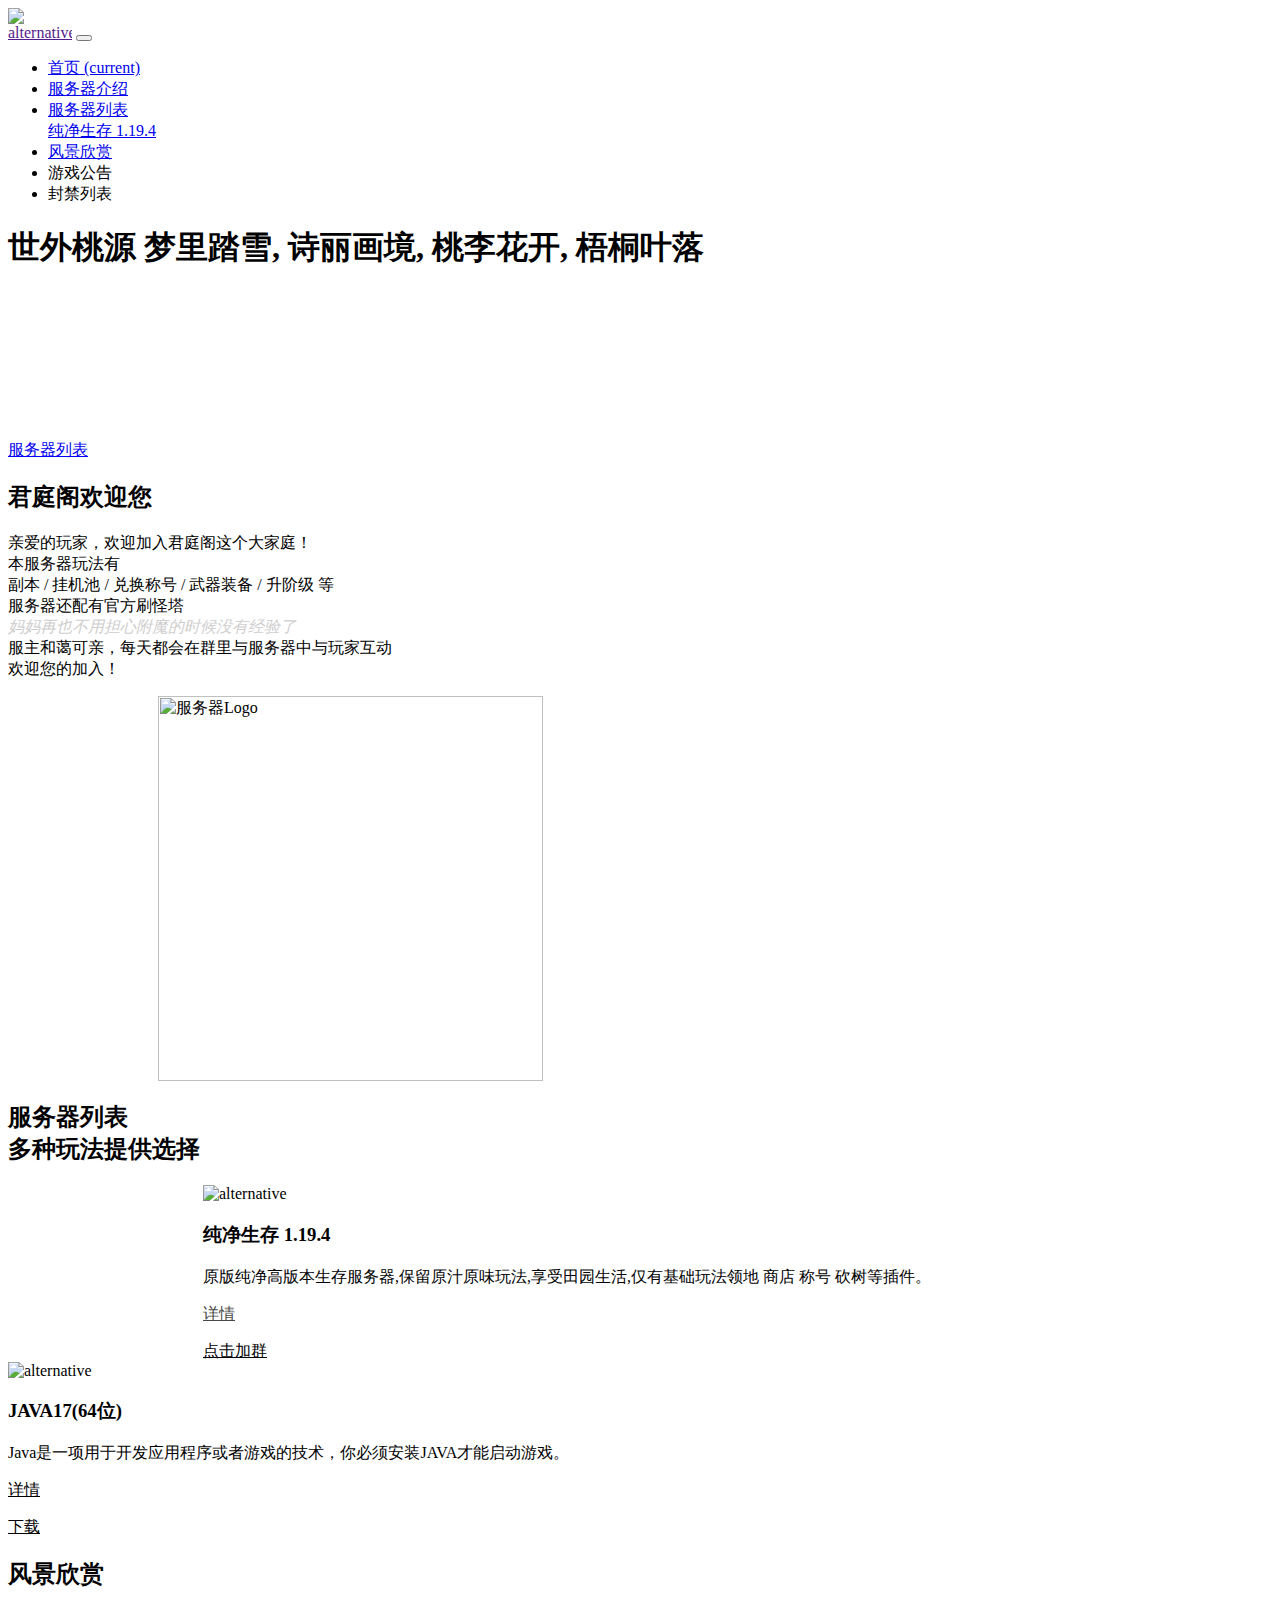
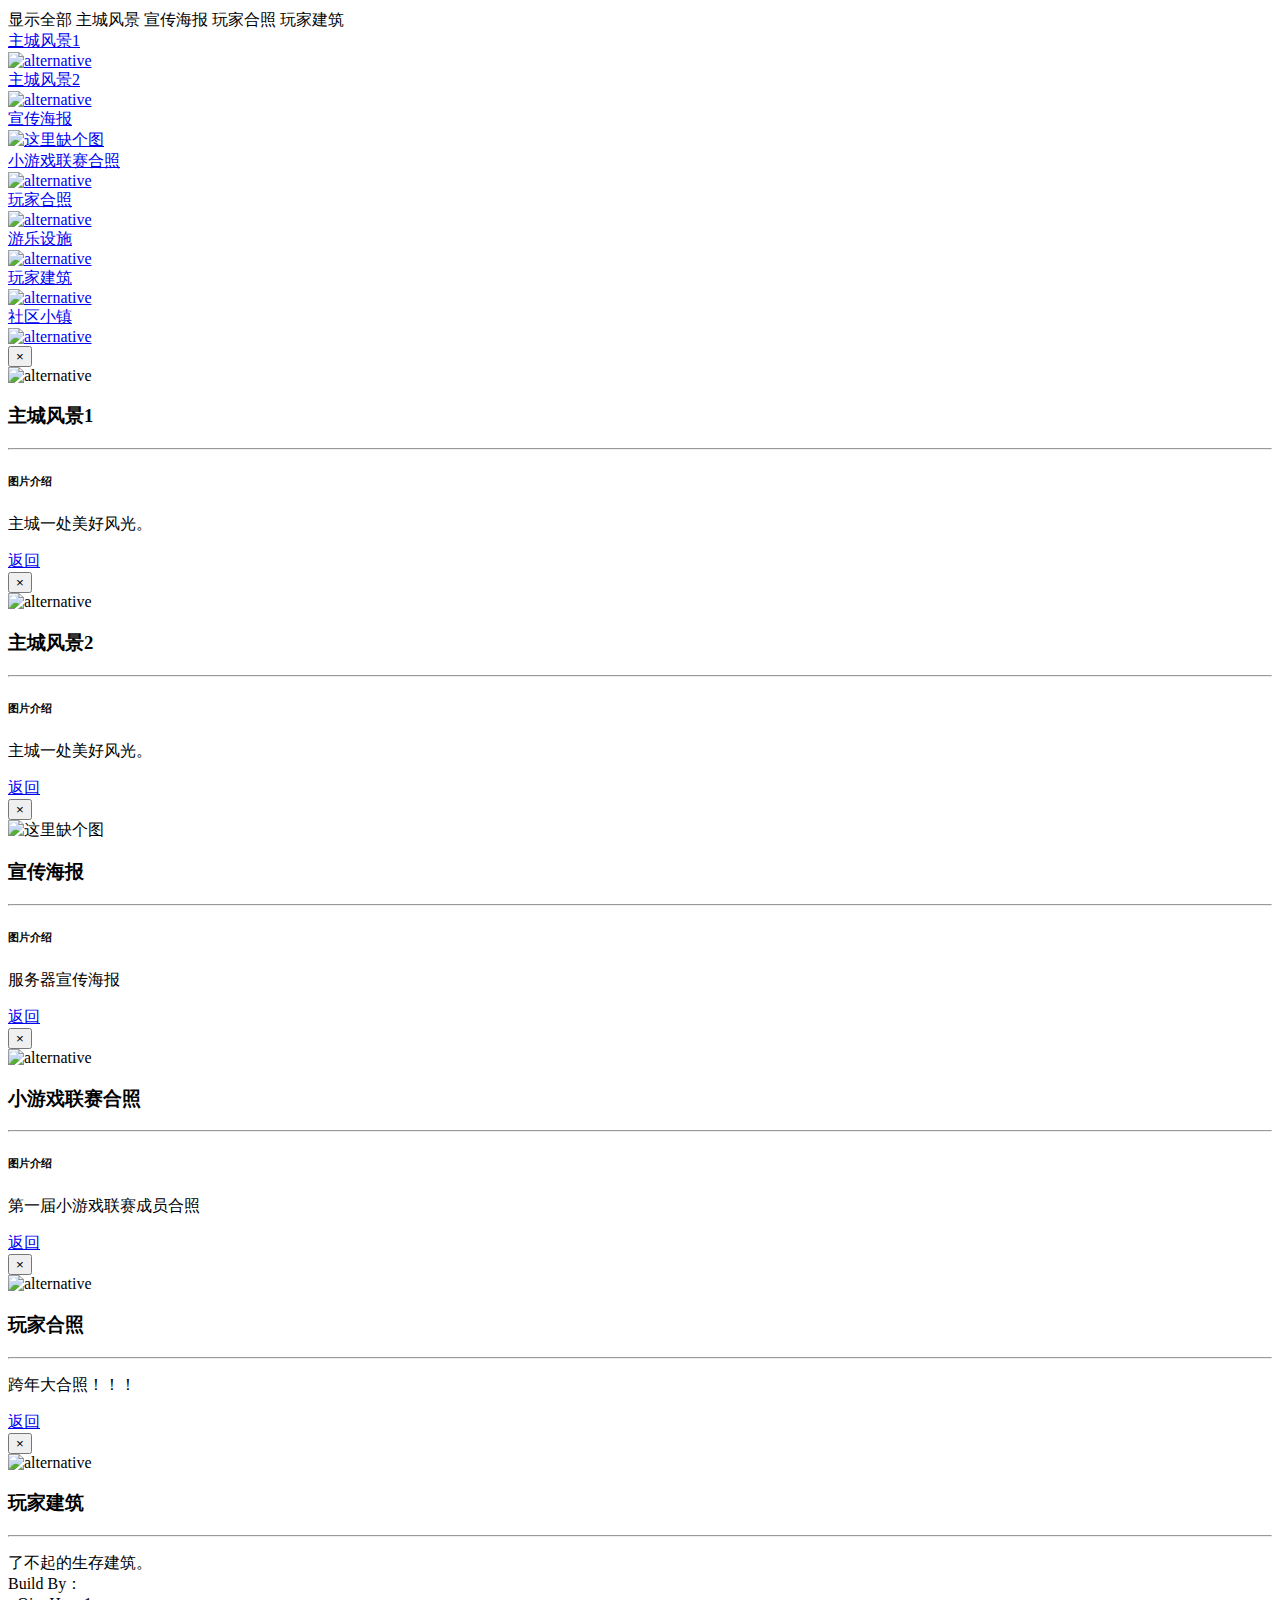
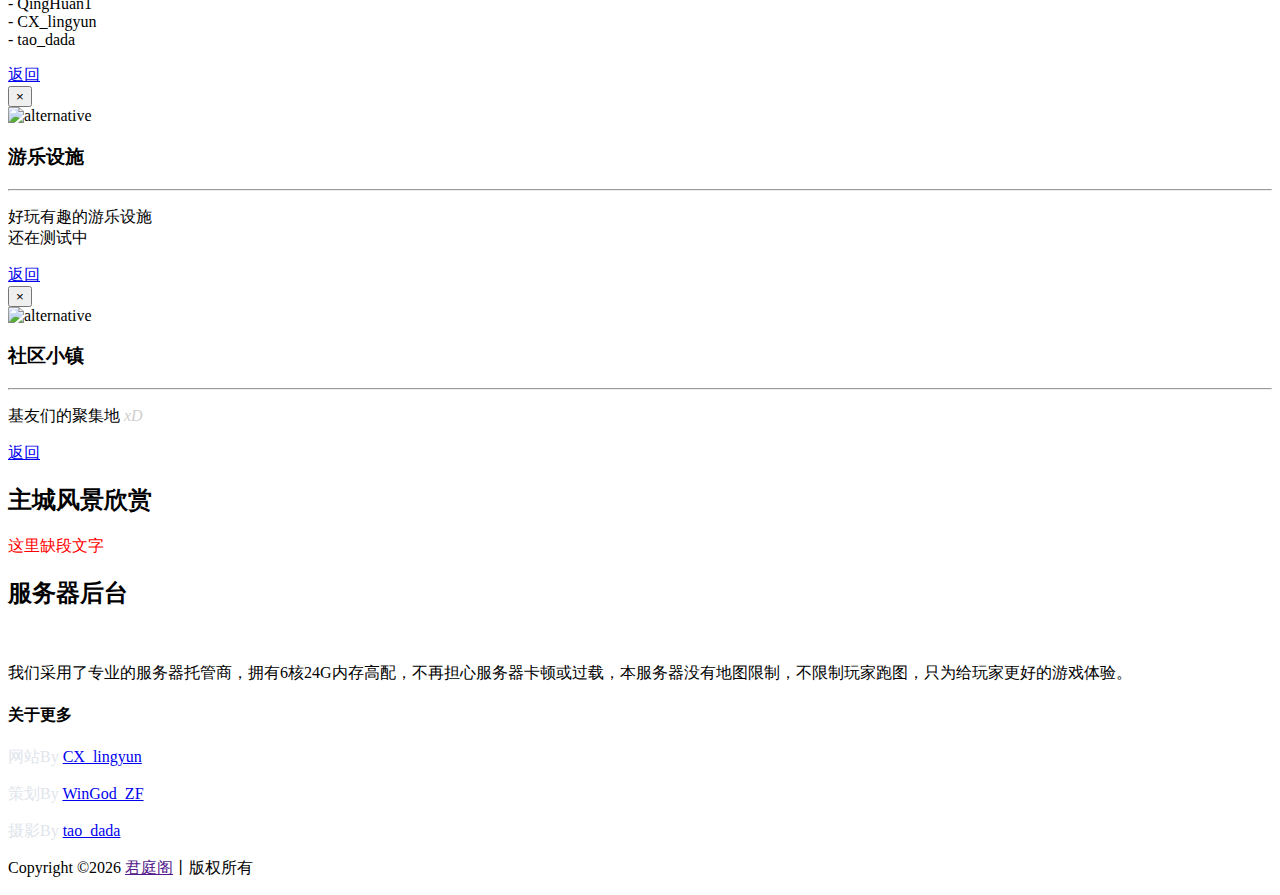
==== index.html @ 2c845660 "Create files via upload" ====
<html lang="en">
<head>
    <meta charset="utf-8">
    <meta name="viewport" content="width=device-width, initial-scale=1, shrink-to-fit=no">
    <meta name="referrer" content="no-referrer">

    <!-- Website Title -->
    <title>君庭阁-我的世界服务器(Minecraft)</title>
    
    <!-- Styles -->
    <link href="static/css/bootstrap.css" rel="stylesheet">
    <link href="static/css/magnific-popup.css" rel="stylesheet">
	<link href="static/css/styles.css" rel="stylesheet">
	
	<!-- Favicon  -->
    <link rel="icon" href="https://mc.fybk.cc/mc/mc26/static/image/a4VB1f.png">

    <!-- JavaScript -->
    <script async="" src='static/js/invisible.js'></script>

    <script text="text/javascript">
        function java(){
            alert("你必须安装 Java 才能启动游戏")
        }

        function banlist(){
            alert('该功能正在制作中\n注意！违反服务器规定就会被封禁！')
        }

        function inmading(){
            alert('该功能还未推出~\n请期待后续更新')
        }
    </script>

</head>
<body data-spy="scroll" data-target=".fixed-top">
    
    <!-- Preloader -->
	<div class="spinner-wrapper">
        <div class="spinner">
            <div class="bounce1"></div>
            <div class="bounce2"></div>
            <div class="bounce3"></div>
        </div>
    </div>
    <!-- end of preloader -->

    <!-- Navbar -->
    <nav class="navbar navbar-expand-md navbar-dark navbar-custom fixed-top">
        <!-- Text Logo - Use this if you don't have a graphic logo -->
        <!-- <a class="navbar-brand logo-text page-scroll" href="index.html">Aria</a> -->

        <!-- Image Logo -->
        <!--a class="navbar-brand logo-image" href=""><img src="static/picture/sUds6x.png" alt="alternative"></a-->
        <a class="navbar-brand"  href=""><img style="max-width: 64px;max-height: 64px;" src="static/picture/server.logo.word.png" alt="alternative"></a>

        <!-- Mobile Menu Toggle Button -->
        <button class="navbar-toggler" type="button" data-toggle="collapse" data-target="#navbarsExampleDefault" aria-controls="navbarsExampleDefault" aria-expanded="true" aria-label="Toggle navigation">
        <span class="navbar-toggler-awesome fas fa-bars"></span>
        <span class="navbar-toggler-awesome fas fa-times"></span>
        </button>
        <!-- end of mobile menu toggle button -->

        <div class="collapse navbar-collapse" id="navbarsExampleDefault">
            <ul class="navbar-nav">
                <li class="nav-item">
                    <a class="nav-link page-scroll" href="#header">首页 <span class="sr-only">(current)</span></a>
                </li>
                <li class="nav-item">
                    <a class="nav-link page-scroll" href="#info">服务器介绍</a>
                </li>
                <li class="nav-item dropdown">
                    <a class="nav-link dropdown-toggle page-scroll" href="#list" id="navbarDropdown" role="button" aria-haspopup="true" aria-expanded="false">服务器列表</a>
                    <div class="dropdown-menu" aria-labelledby="navbarDropdown">
                        <a class="dropdown-item" href="spigotserver.html"><span class="item-text">纯净生存 1.19.4</span></a>
                    </div>
                </li>
                <li class="nav-item">
                    <a class="nav-link page-scroll" href="#picture">风景欣赏</a>
                </li>
                <li class="nav-item">
                    <a class="nav-link page-scroll" onclick="inmading()">游戏公告</a>
                </li>
                <li class="nav-item">
                    <a class="nav-link page-scroll" onclick="banlist()">封禁列表</a>
                </li>
                    </div>
                </li>
            </ul>
        </div>
    </nav> <!-- end of navbar -->
    <!-- end of navbar -->
    <!-- Header -->
    <header id="header" class="header">
        <div class="header-content">
            <div class="container">
                <div class="row">
                    <div class="col-lg-12">
                        <div class="text-container">
                            <h1>世外桃源 <span id="js-rotating"> 梦里踏雪, 诗丽画境, 桃李花开, 梧桐叶落</span></h1>
                            <p style="color:white;margin-top:4rem">我的世界君庭阁服务器</p>
                            <p style="color:white;margin-bottom:3rem">服务器正常运行中！欢迎加入我们！</p>
                            <a class="lycolor1 btn-solid-lg page-scroll" href="#list" target="_blank">服务器列表</a>
                        </div>
                    </div> <!-- end of col -->
                </div> <!-- end of row -->
            </div> <!-- end of container -->
        </div> <!-- end of header-content -->
    </header> <!-- end of header -->
    <!-- end of header -->


    <!-- Intro -->
    <div id="info" class="basic-1">
        <div class="container">
            <div class="row">
                <div class="col-lg-5">
                    <div class="text-container">
                        <h2>君庭阁欢迎您</h2>
                        <p>亲爱的玩家，欢迎加入君庭阁这个大家庭！<br>本服务器玩法有<br>副本 / 挂机池 / 兑换称号 / 武器装备 / 升阶级 等<br>服务器还配有官方刷怪塔<br><i style="color:#cfcece">妈妈再也不用担心附魔的时候没有经验了</i><br>服主和蔼可亲，每天都会在群里与服务器中与玩家互动<br>欢迎您的加入！</p>
                        <p class="testimonial-text" id="poem-text"></p>
                        <font color="#484a46"><p id="poem-author" style="font-weight: bold"></p></font>
                    </div> <!-- end of text-container -->
                </div> <!-- end of col -->
                <div class="col-lg-7">
                    <div class="image-container">
                        <img class="img-fluid" style="margin-left: 150px; width: 385px; height: 385px;" src="static/image/acM7pY.jpg" alt="服务器Logo">
                    </div> <!-- end of image-container -->
                </div> <!-- end of col -->
            </div> <!-- end of row -->
        </div> <!-- end of container -->
    </div> <!-- end of basic-1 -->
    <!-- end of intro -->
    
    <!-- Services -->
    <div id="list" class="cards-2">
        <div class="container">
            <div class="row">
                <div class="col-lg-12">
                    <h2>服务器列表<br> 多种玩法提供选择</h2>
                </div> <!-- end of col -->
            </div> <!-- end of row -->
            <div class="row">
                <div class="col-lg-12">
                    
                    <!-- Card -->
                    <div style="margin-left: 195px;" class="card">
                        <div class="card-image">
                            <img class="img-fluid" src="static/picture/a4VLNR.jpg" alt="alternative">
                        </div>
                        <div class="card-body">
                            <h3 class="card-title">纯净生存  1.19.4</h3>
                            <p>原版纯净高版本生存服务器,保留原汁原味玩法,享受田园生活,仅有基础玩法领地 商店 称号 砍树等插件。</p>
                            <p class="price"><a style="color:#484a46" href="spigotserver.html">详情</a></p>
                        </div>
                        <div class="button-container">
                            <a style="color:#000" class="btn-solid-reg page-scroll" href="https://jq.qq.com/?_wv=1027&k=i8Tjx3DP" target="_blank">点击加群</a>
                        </div> <!-- end of button-container -->
                    </div>
                    <!-- end of card -->

                    <!-- Card -->
                    <div class="card">
                        <div class="card-image">
                            <img class="img-fluid" src="static/picture/a4VqE9.jpg" alt="alternative">
                        </div>
                        <div class="card-body">
                            <h3 class="card-title">JAVA17(64位)</h3>
                            <p>Java是一项用于开发应用程序或者游戏的技术，你必须安装JAVA才能启动游戏。</p>
                            <p class="price" style="text-decoration:underline" target="_blank" onclick="java();">详情</p>
                        </div>
                        <div class="button-container">
                            <a style="color:#000" class="btn-solid-reg page-scroll" href="https://download.mcbbs.net/java/jre_x64.exe" target="_blank">下载</a>
                        </div> <!-- end of button-container -->
                    </div>
                    <!-- end of card -->

                </div> <!-- end of col -->
            </div> <!-- end of row -->
        </div> <!-- end of container -->
    </div> <!-- end of cards-2 -->
    <!-- end of services -->
    
        <!-- Projects -->
	<div id="picture" class="filter">
		<div class="container">
            <div class="row">
                <div class="col-lg-12">
                    <h2>风景欣赏</h2>
                </div> <!-- end of col -->
            </div> <!-- end of row -->
            <div class="row">
                <div class="col-lg-12">
                    <!-- Filter -->
                    <div class="button-group filters-button-group">
                        <a class="button is-checked" data-filter="*"><span>显示全部</span></a>
                        <a class="button" data-filter=".design"><span>主城风景</span></a>
                        <a class="button" data-filter=".development"><span>宣传海报</span></a>
                        <a class="button" data-filter=".marketing"><span>玩家合照</span></a>
                        <a class="button" data-filter=".seo"><span>玩家建筑</span></a>
                    </div> <!-- end of button group -->
                    <div class="grid">
                        <div class="element-item design">
                            <a class="popup-with-move-anim" href="#project-1"><div class="element-item-overlay"><span>主城风景1</span></div><img src="static/picture_big/a4V43V.jpg" alt="alternative"></a>
                        </div>
                        <div class="element-item design">
                            <a class="popup-with-move-anim" href="#project-2"><div class="element-item-overlay"><span>主城风景2</span></div><img src="static/picture_big/a4VWhq.jpg" alt="alternative"></a>
                        </div>
                        <div class="element-item development">
                            <a class="popup-with-move-anim" href="#project-3"><div class="element-item-overlay"><span>宣传海报</span></div><img src="" alt="这里缺个图"></a>
                        </div>
                        <div class="element-item marketing">
                            <a class="popup-with-move-anim" href="#project-4"><div class="element-item-overlay"><span>小游戏联赛合照</span></div><img src="static/picture_big/do0xc8.jpg" alt="alternative"></a>
                        </div>
                        <div class="element-item marketing">
                            <a class="popup-with-move-anim" href="#project-5"><div class="element-item-overlay"><span>玩家合照</span></div><img src="static/picture_big/a4V7B4.jpg" alt="alternative"></a>
                        </div>
                        <div class="element-item marketing">
                            <a class="popup-with-move-anim" href="#project-7"><div class="element-item-overlay"><span>游乐设施</span></div><img src="static/picture_big/a4VTuF.jpg" alt="alternative"></a>
                        </div>
                        <div class="element-item seo">
                            <a class="popup-with-move-anim" href="#project-6"><div class="element-item-overlay"><span>玩家建筑</span></div><img src="static/picture_big/do0j9P.jpg" alt="alternative"></a>
                        </div>
                        <div class="element-item seo">
                            <a class="popup-with-move-anim" href="#project-8"><div class="element-item-overlay"><span>社区小镇</span></div><img src="static/picture_big/a4VHHJ.jpg" alt="alternative"></a>
                        </div>
                    </div> <!-- end of grid -->
                    <!-- end of filter -->
                    
                </div> <!-- end of col -->
            </div> <!-- end of row -->
		</div> <!-- end of container -->
    </div> <!-- end of filter -->
    <!-- end of projects -->


    <!-- Project Lightboxes -->
    <!-- Lightbox -->
    <div id="project-1" class="lightbox-basic zoom-anim-dialog mfp-hide">
        <div class="row">
            <button title="Close (Esc)" type="button" class="mfp-close x-button">×</button>
            <div class="col-lg-8">
                <img class="img-fluid" src="static/picture/a4V43V.jpg" alt="alternative">
            </div> <!-- end of col -->
            <div class="col-lg-4">
                <h3>主城风景1</h3>
                <hr class="line-heading">
                <h6>图片介绍</h6>
                <p>主城一处美好风光。</p>
                <a class="btn-outline-reg mfp-close as-button" href="#projects">返回</a> 
            </div> <!-- end of col -->
        </div> <!-- end of row -->
    </div> <!-- end of lightbox-basic -->
    <!-- end of lightbox -->

    <!-- Lightbox -->
    <div id="project-2" class="lightbox-basic zoom-anim-dialog mfp-hide">
        <div class="row">
            <button title="Close (Esc)" type="button" class="mfp-close x-button">×</button>
            <div class="col-lg-8">
                <img class="img-fluid" src="static/picture/a4VWhq.jpg" alt="alternative">
            </div> <!-- end of col -->
            <div class="col-lg-4">
                <h3>主城风景2</h3>
                <hr class="line-heading">
                <h6>图片介绍</h6>
                <p>主城一处美好风光。</p>
                <a class="btn-outline-reg mfp-close as-button" href="#projects">返回</a> 
            </div> <!-- end of col -->
        </div> <!-- end of row -->
    </div> <!-- end of lightbox-basic -->
    <!-- end of lightbox -->

    <!-- Lightbox -->
    <div id="project-3" class="lightbox-basic zoom-anim-dialog mfp-hide">
        <div class="row">
            <button title="Close (Esc)" type="button" class="mfp-close x-button">×</button>
            <div class="col-lg-8">
                <img class="img-fluid" alt="这里缺个图">
            </div> <!-- end of col -->
            <div class="col-lg-4">
                <h3>宣传海报</h3>
                <hr class="line-heading">
                <h6>图片介绍</h6>
                <p>服务器宣传海报</p>
                <a class="btn-outline-reg mfp-close as-button" href="#projects">返回</a> 
            </div> <!-- end of col -->
        </div> <!-- end of row -->
    </div> <!-- end of lightbox-basic -->
    <!-- end of lightbox -->

    <!-- Lightbox -->
    <div id="project-4" class="lightbox-basic zoom-anim-dialog mfp-hide">
        <div class="row">
            <button title="Close (Esc)" type="button" class="mfp-close x-button">×</button>
            <div class="col-lg-8">
                <img class="img-fluid" src="static/picture/do0xc8.jpg" alt="alternative">
            </div> <!-- end of col -->
            <div class="col-lg-4">
                <h3>小游戏联赛合照</h3>
                <hr class="line-heading">
                <h6>图片介绍</h6>
                <p>第一届小游戏联赛成员合照</p>
                <a class="btn-outline-reg mfp-close as-button" href="#projects">返回</a> 
            </div> <!-- end of col -->
        </div> <!-- end of row -->
    </div> <!-- end of lightbox-basic -->
    <!-- end of lightbox -->

    <!-- Lightbox -->
    <div id="project-5" class="lightbox-basic zoom-anim-dialog mfp-hide">
        <div class="row">
            <button title="Close (Esc)" type="button" class="mfp-close x-button">×</button>
            <div class="col-lg-8">
                <img class="img-fluid" src="static/picture/a4V7B4.jpg" alt="alternative">
            </div> <!-- end of col -->
            <div class="col-lg-4">
                <h3>玩家合照</h3>
                <hr class="line-heading">
                <p>跨年大合照！！！</p>
                <a class="btn-outline-reg mfp-close as-button" href="#projects">返回</a> 
            </div> <!-- end of col -->
        </div> <!-- end of row -->
    </div> <!-- end of lightbox-basic -->
    <!-- end of lightbox -->

    <!-- Lightbox -->
    <div id="project-6" class="lightbox-basic zoom-anim-dialog mfp-hide">
        <div class="row">
            <button title="Close (Esc)" type="button" class="mfp-close x-button">×</button>
            <div class="col-lg-8">
                <img class="img-fluid" src="static/picture/do0j9P.jpg" alt="alternative">
            </div> <!-- end of col -->
            <div class="col-lg-4">
                <h3>玩家建筑</h3>
                <hr class="line-heading">
                <p>了不起的生存建筑。<br>Build By：<br>- QingHuan1<br>- CX_lingyun<br>- tao_dada</p>
                <a class="btn-outline-reg mfp-close as-button" href="#projects">返回</a> 
            </div> <!-- end of col -->
        </div> <!-- end of row -->
    </div> <!-- end of lightbox-basic -->
    <!-- end of lightbox -->

    <!-- Lightbox -->
    <div id="project-7" class="lightbox-basic zoom-anim-dialog mfp-hide">
        <div class="row">
            <button title="Close (Esc)" type="button" class="mfp-close x-button">×</button>
            <div class="col-lg-8">
                <img class="img-fluid" src="static/picture/a4VTuF.jpg" alt="alternative">
            </div> <!-- end of col -->
            <div class="col-lg-4">
                <h3>游乐设施</h3>
                <hr class="line-heading">
                <p>好玩有趣的游乐设施<br>还在测试中</p>
                <a class="btn-outline-reg mfp-close as-button" href="#projects">返回</a> 
                </div>
            </div> <!-- end of col -->
        </div> <!-- end of row -->
    <!-- end of lightbox-basic -->
    <!-- end of lightbox -->

    <!-- Lightbox -->
    <div id="project-8" class="lightbox-basic zoom-anim-dialog mfp-hide">
        <div class="row">
            <button title="Close (Esc)" type="button" class="mfp-close x-button">×</button>
            <div class="col-lg-8">
                <img class="img-fluid" src="static/picture/a4VHHJ.jpg" alt="alternative">
            </div> <!-- end of col -->
            <div class="col-lg-4">
                <h3>社区小镇</h3>
                <hr class="line-heading">
                <p>基友们的聚集地 <i style="color: #cfcece;">xD</i></p>
                <a class="btn-outline-reg mfp-close as-button" href="#projects">返回</a> 
            </div> <!-- end of col -->
        </div> <!-- end of row -->
    </div> <!-- end of lightbox-basic -->
    <!-- end of lightbox -->
    <!-- end of project lightboxes -->
    
    <!-- Details 1 -->
	<div class="accordion">
		<div class="area-1">
		</div><!-- end of area-1 on same line and no space between comments to eliminate margin white space --><div class="area-2">
            <!-- Accordion -->
            <div class="accordion-container" id="accordionOne">
                <h2>主城风景欣赏</h2>
                <p style="color:red;">这里缺段文字<p>
            </p></div> <!-- end of accordion-container -->
            <!-- end of accordion -->

		</div> <!-- end of area-2 -->
    </div> <!-- end of accordion -->
    <!-- end of details 1 -->


    <!-- Details 2 -->
	<div class="tabs">
        <div class="area-1">
            <div class="tabs-container" style="margin-right: 100px">
                <!-- Accordion -->
                <h2>服务器后台</h2>
                <br>
                <p>我们采用了专业的服务器托管商，拥有6核24G内存高配，不再担心服务器卡顿或过载，本服务器没有地图限制，不限制玩家跑图，只为给玩家更好的游戏体验。<p>  
            </p></div> <!-- end of tabs-container -->
        </div><!-- end of area-1 on same line and no space between comments to eliminate margin white space --><div class="area-2"></div> <!-- end of area-2 -->
    </div> <!-- end of tabs -->
    <!-- end of details 2 -->


    <!-- Footer -->
    <div class="footer">
        <div class="container">
            <div class="row">
                <div class="col-md-6">
                    <div class="text-container about">
                        <h4>关于更多</h4>
                        <p style="color:#dfe5ec;margin-bottom:0rem">网站By <a target="_blank" href="#">CX_lingyun</a></p>
                        <p style="color:#dfe5ec;margin-bottom:0rem">策划By <a href="#">WinGod_ZF</a></p>
                        <p style="color:#dfe5ec;margin-bottom:0rem">摄影By <a href="#">tao_dada</a></p>
                    </div>
                </div>
            </div>
        </div>
    </div>

    <!-- Copyright -->
    <div class="copyright">
        <div class="container">
            <div class="row">
                <div class="col-lg-12">
                    <p class="p-small">Copyright &copy;<script>document.write(new Date().getFullYear());</script> <a target="_blank" href="">君庭阁</a>丨版权所有</p>
                </div> <!-- end of col -->
            </div> <!-- enf of row -->
        </div> <!-- end of container -->
    </div> <!-- end of copyright --> 
    <!-- end of copyright -->

    <!-- Scripts -->
    <script src="static/js/jquery.min.js"></script> <!-- jQuery for Bootstrap's JavaScript plugins -->
    <script src="static/js/bootstrap.min.js"></script>
    <script src="static/js/jquery.easing.min.js"></script> <!-- jQuery Easing for smooth scrolling between anchors -->
    <script src="static/js/swiper.min.js"></script> <!-- Swiper for image and text sliders -->
    <script src="static/js/jquery.magnific-popup.min.js"></script> <!-- Magnific Popup for lightboxes -->
    <script src="static/js/morphext.min.js"></script> <!-- Morphtext rotating text in the header -->
    <script src="static/js/isotope.pkgd.min.js"></script> <!-- Isotope for filter -->
    <script src="static/js/scripts.js"></script> <!-- Custom scripts -->
<script type="text/javascript">(function(){window['__CF$cv$params']={r:'722dfdb199d47d71',m:'19Y5sUEmkuesvcwoflTEC65MkJwy7cLavQzBGYiBtvY-1656498670-0-Afp5VNNCoDo3sfkf6E1uIsj13HZi53Dkbzs5nA8TDfEi39X58MCXMr7A2elapHM4zr03UptDpXY001A14xQqgVfkH+I2+sLs6GU95UZmp9jP7BGtqI0mVqu30IPHrg9zvA==',s:[0xbc1e923766,0x07525182e2],u:'/cdn-cgi/challenge-platform/h/b'}})();</script><script defer="" src="static/js/v652eace1692a40cfa3763df669d7439c1639079717194.js" integrity="sha512-Gi7xpJR8tSkrpF7aordPZQlW2DLtzUlZcumS8dMQjwDHEnw9I7ZLyiOj/6tZStRBGtGgN6ceN6cMH8z7etPGlw==" data-cf-beacon='{"rayId":"722dfdb199d47d71","version":"2022.6.0","r":1,"token":"776870bd5e914f9693a2a32d28cef7a8","si":100}' crossorigin="anonymous"></script>
</body>
</html>
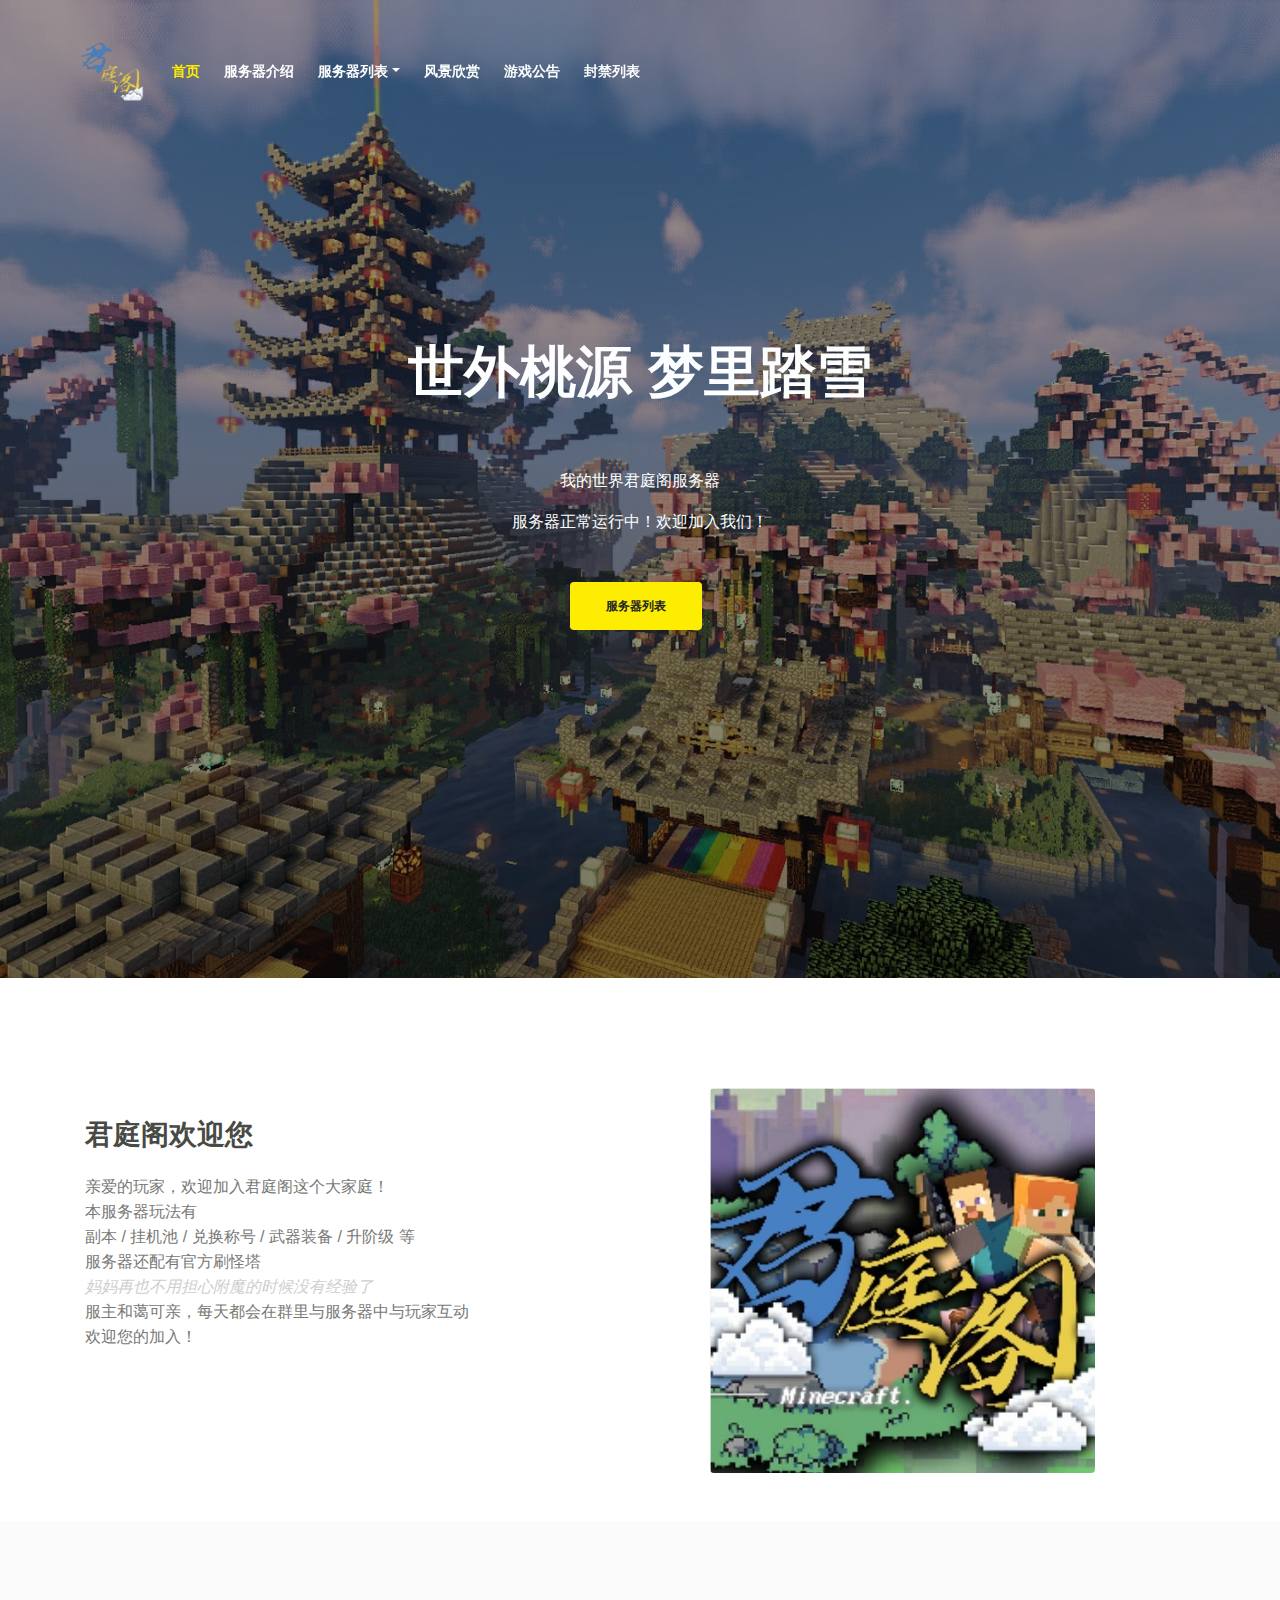
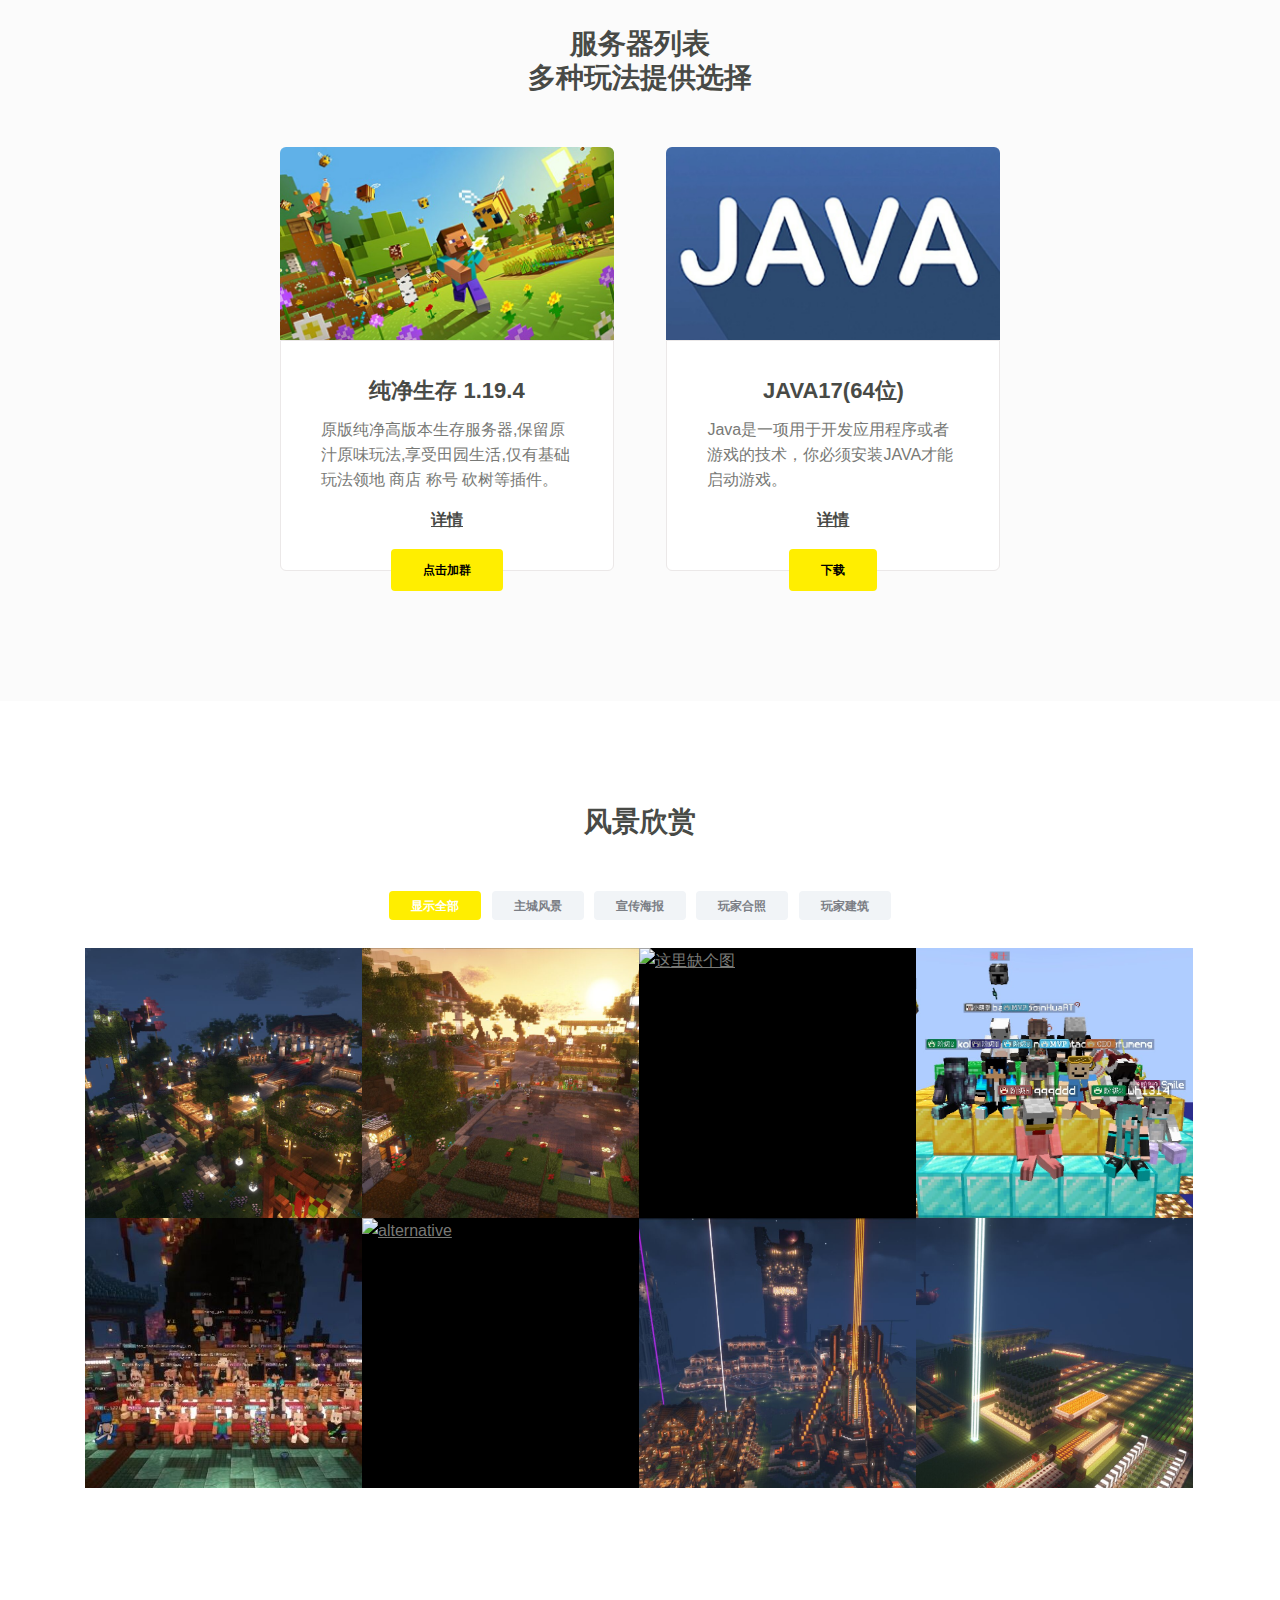
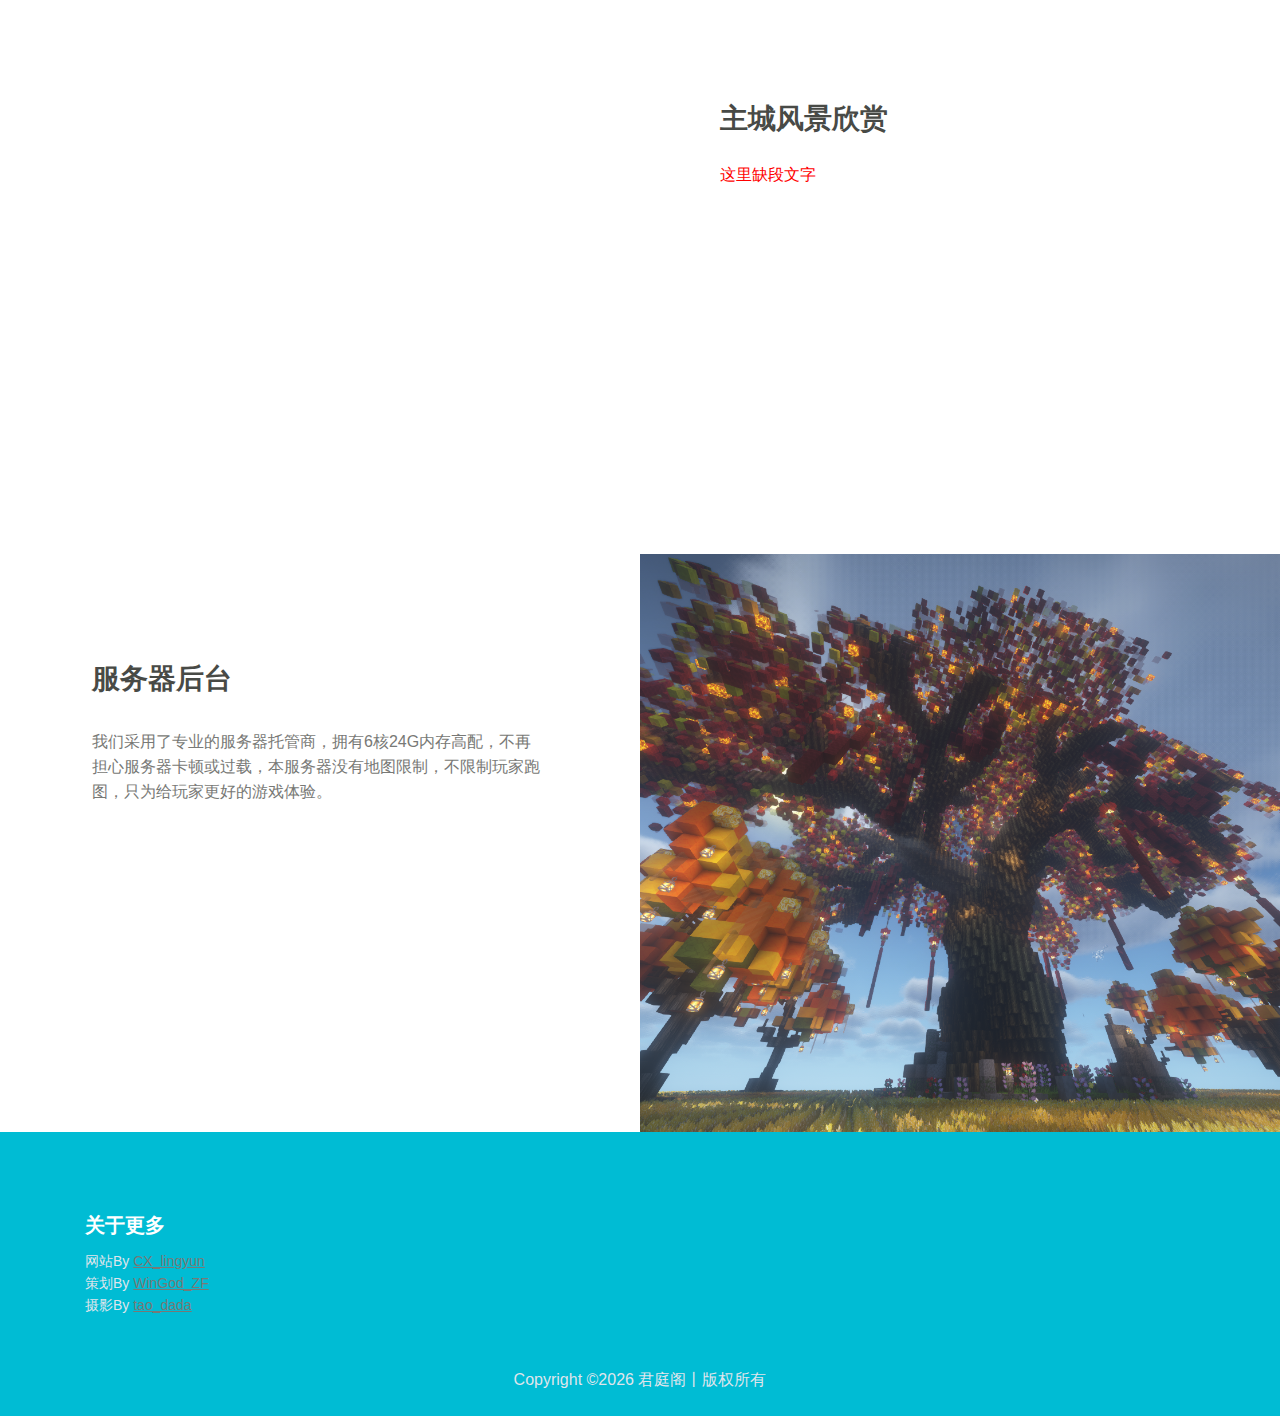
==== commit cafb636c: "Create files via upload" ====
--- a/index.html
+++ b/index.html
@@ -1,450 +1,450 @@
-<html lang="en">
-<head>
-    <meta charset="utf-8">
-    <meta name="viewport" content="width=device-width, initial-scale=1, shrink-to-fit=no">
-    <meta name="referrer" content="no-referrer">
-
-    <!-- Website Title -->
-    <title>君庭阁-我的世界服务器(Minecraft)</title>
-    
-    <!-- Styles -->
-    <link href="static/css/bootstrap.css" rel="stylesheet">
-    <link href="static/css/magnific-popup.css" rel="stylesheet">
-	<link href="static/css/styles.css" rel="stylesheet">
-	
-	<!-- Favicon  -->
-    <link rel="icon" href="https://mc.fybk.cc/mc/mc26/static/image/a4VB1f.png">
-
-    <!-- JavaScript -->
-    <script async="" src='static/js/invisible.js'></script>
-
-    <script text="text/javascript">
-        function java(){
-            alert("你必须安装 Java 才能启动游戏")
-        }
-
-        function banlist(){
-            alert('该功能正在制作中\n注意！违反服务器规定就会被封禁！')
-        }
-
-        function inmading(){
-            alert('该功能还未推出~\n请期待后续更新')
-        }
-    </script>
-
-</head>
-<body data-spy="scroll" data-target=".fixed-top">
-    
-    <!-- Preloader -->
-	<div class="spinner-wrapper">
-        <div class="spinner">
-            <div class="bounce1"></div>
-            <div class="bounce2"></div>
-            <div class="bounce3"></div>
-        </div>
-    </div>
-    <!-- end of preloader -->
-
-    <!-- Navbar -->
-    <nav class="navbar navbar-expand-md navbar-dark navbar-custom fixed-top">
-        <!-- Text Logo - Use this if you don't have a graphic logo -->
-        <!-- <a class="navbar-brand logo-text page-scroll" href="index.html">Aria</a> -->
-
-        <!-- Image Logo -->
-        <!--a class="navbar-brand logo-image" href=""><img src="static/picture/sUds6x.png" alt="alternative"></a-->
-        <a class="navbar-brand"  href=""><img style="max-width: 64px;max-height: 64px;" src="static/picture/server.logo.word.png" alt="alternative"></a>
-
-        <!-- Mobile Menu Toggle Button -->
-        <button class="navbar-toggler" type="button" data-toggle="collapse" data-target="#navbarsExampleDefault" aria-controls="navbarsExampleDefault" aria-expanded="true" aria-label="Toggle navigation">
-        <span class="navbar-toggler-awesome fas fa-bars"></span>
-        <span class="navbar-toggler-awesome fas fa-times"></span>
-        </button>
-        <!-- end of mobile menu toggle button -->
-
-        <div class="collapse navbar-collapse" id="navbarsExampleDefault">
-            <ul class="navbar-nav">
-                <li class="nav-item">
-                    <a class="nav-link page-scroll" href="#header">首页 <span class="sr-only">(current)</span></a>
-                </li>
-                <li class="nav-item">
-                    <a class="nav-link page-scroll" href="#info">服务器介绍</a>
-                </li>
-                <li class="nav-item dropdown">
-                    <a class="nav-link dropdown-toggle page-scroll" href="#list" id="navbarDropdown" role="button" aria-haspopup="true" aria-expanded="false">服务器列表</a>
-                    <div class="dropdown-menu" aria-labelledby="navbarDropdown">
-                        <a class="dropdown-item" href="spigotserver.html"><span class="item-text">纯净生存 1.19.4</span></a>
-                    </div>
-                </li>
-                <li class="nav-item">
-                    <a class="nav-link page-scroll" href="#picture">风景欣赏</a>
-                </li>
-                <li class="nav-item">
-                    <a class="nav-link page-scroll" onclick="inmading()">游戏公告</a>
-                </li>
-                <li class="nav-item">
-                    <a class="nav-link page-scroll" onclick="banlist()">封禁列表</a>
-                </li>
-                    </div>
-                </li>
-            </ul>
-        </div>
-    </nav> <!-- end of navbar -->
-    <!-- end of navbar -->
-    <!-- Header -->
-    <header id="header" class="header">
-        <div class="header-content">
-            <div class="container">
-                <div class="row">
-                    <div class="col-lg-12">
-                        <div class="text-container">
-                            <h1>世外桃源 <span id="js-rotating"> 梦里踏雪, 诗丽画境, 桃李花开, 梧桐叶落</span></h1>
-                            <p style="color:white;margin-top:4rem">我的世界君庭阁服务器</p>
-                            <p style="color:white;margin-bottom:3rem">服务器正常运行中！欢迎加入我们！</p>
-                            <a class="lycolor1 btn-solid-lg page-scroll" href="#list" target="_blank">服务器列表</a>
-                        </div>
-                    </div> <!-- end of col -->
-                </div> <!-- end of row -->
-            </div> <!-- end of container -->
-        </div> <!-- end of header-content -->
-    </header> <!-- end of header -->
-    <!-- end of header -->
-
-
-    <!-- Intro -->
-    <div id="info" class="basic-1">
-        <div class="container">
-            <div class="row">
-                <div class="col-lg-5">
-                    <div class="text-container">
-                        <h2>君庭阁欢迎您</h2>
-                        <p>亲爱的玩家，欢迎加入君庭阁这个大家庭！<br>本服务器玩法有<br>副本 / 挂机池 / 兑换称号 / 武器装备 / 升阶级 等<br>服务器还配有官方刷怪塔<br><i style="color:#cfcece">妈妈再也不用担心附魔的时候没有经验了</i><br>服主和蔼可亲，每天都会在群里与服务器中与玩家互动<br>欢迎您的加入！</p>
-                        <p class="testimonial-text" id="poem-text"></p>
-                        <font color="#484a46"><p id="poem-author" style="font-weight: bold"></p></font>
-                    </div> <!-- end of text-container -->
-                </div> <!-- end of col -->
-                <div class="col-lg-7">
-                    <div class="image-container">
-                        <img class="img-fluid" style="margin-left: 150px; width: 385px; height: 385px;" src="static/image/acM7pY.jpg" alt="服务器Logo">
-                    </div> <!-- end of image-container -->
-                </div> <!-- end of col -->
-            </div> <!-- end of row -->
-        </div> <!-- end of container -->
-    </div> <!-- end of basic-1 -->
-    <!-- end of intro -->
-    
-    <!-- Services -->
-    <div id="list" class="cards-2">
-        <div class="container">
-            <div class="row">
-                <div class="col-lg-12">
-                    <h2>服务器列表<br> 多种玩法提供选择</h2>
-                </div> <!-- end of col -->
-            </div> <!-- end of row -->
-            <div class="row">
-                <div class="col-lg-12">
-                    
-                    <!-- Card -->
-                    <div style="margin-left: 195px;" class="card">
-                        <div class="card-image">
-                            <img class="img-fluid" src="static/picture/a4VLNR.jpg" alt="alternative">
-                        </div>
-                        <div class="card-body">
-                            <h3 class="card-title">纯净生存  1.19.4</h3>
-                            <p>原版纯净高版本生存服务器,保留原汁原味玩法,享受田园生活,仅有基础玩法领地 商店 称号 砍树等插件。</p>
-                            <p class="price"><a style="color:#484a46" href="spigotserver.html">详情</a></p>
-                        </div>
-                        <div class="button-container">
-                            <a style="color:#000" class="btn-solid-reg page-scroll" href="https://jq.qq.com/?_wv=1027&k=i8Tjx3DP" target="_blank">点击加群</a>
-                        </div> <!-- end of button-container -->
-                    </div>
-                    <!-- end of card -->
-
-                    <!-- Card -->
-                    <div class="card">
-                        <div class="card-image">
-                            <img class="img-fluid" src="static/picture/a4VqE9.jpg" alt="alternative">
-                        </div>
-                        <div class="card-body">
-                            <h3 class="card-title">JAVA17(64位)</h3>
-                            <p>Java是一项用于开发应用程序或者游戏的技术，你必须安装JAVA才能启动游戏。</p>
-                            <p class="price" style="text-decoration:underline" target="_blank" onclick="java();">详情</p>
-                        </div>
-                        <div class="button-container">
-                            <a style="color:#000" class="btn-solid-reg page-scroll" href="https://download.mcbbs.net/java/jre_x64.exe" target="_blank">下载</a>
-                        </div> <!-- end of button-container -->
-                    </div>
-                    <!-- end of card -->
-
-                </div> <!-- end of col -->
-            </div> <!-- end of row -->
-        </div> <!-- end of container -->
-    </div> <!-- end of cards-2 -->
-    <!-- end of services -->
-    
-        <!-- Projects -->
-	<div id="picture" class="filter">
-		<div class="container">
-            <div class="row">
-                <div class="col-lg-12">
-                    <h2>风景欣赏</h2>
-                </div> <!-- end of col -->
-            </div> <!-- end of row -->
-            <div class="row">
-                <div class="col-lg-12">
-                    <!-- Filter -->
-                    <div class="button-group filters-button-group">
-                        <a class="button is-checked" data-filter="*"><span>显示全部</span></a>
-                        <a class="button" data-filter=".design"><span>主城风景</span></a>
-                        <a class="button" data-filter=".development"><span>宣传海报</span></a>
-                        <a class="button" data-filter=".marketing"><span>玩家合照</span></a>
-                        <a class="button" data-filter=".seo"><span>玩家建筑</span></a>
-                    </div> <!-- end of button group -->
-                    <div class="grid">
-                        <div class="element-item design">
-                            <a class="popup-with-move-anim" href="#project-1"><div class="element-item-overlay"><span>主城风景1</span></div><img src="static/picture_big/a4V43V.jpg" alt="alternative"></a>
-                        </div>
-                        <div class="element-item design">
-                            <a class="popup-with-move-anim" href="#project-2"><div class="element-item-overlay"><span>主城风景2</span></div><img src="static/picture_big/a4VWhq.jpg" alt="alternative"></a>
-                        </div>
-                        <div class="element-item development">
-                            <a class="popup-with-move-anim" href="#project-3"><div class="element-item-overlay"><span>宣传海报</span></div><img src="" alt="这里缺个图"></a>
-                        </div>
-                        <div class="element-item marketing">
-                            <a class="popup-with-move-anim" href="#project-4"><div class="element-item-overlay"><span>小游戏联赛合照</span></div><img src="static/picture_big/do0xc8.jpg" alt="alternative"></a>
-                        </div>
-                        <div class="element-item marketing">
-                            <a class="popup-with-move-anim" href="#project-5"><div class="element-item-overlay"><span>玩家合照</span></div><img src="static/picture_big/a4V7B4.jpg" alt="alternative"></a>
-                        </div>
-                        <div class="element-item marketing">
-                            <a class="popup-with-move-anim" href="#project-7"><div class="element-item-overlay"><span>游乐设施</span></div><img src="static/picture_big/a4VTuF.jpg" alt="alternative"></a>
-                        </div>
-                        <div class="element-item seo">
-                            <a class="popup-with-move-anim" href="#project-6"><div class="element-item-overlay"><span>玩家建筑</span></div><img src="static/picture_big/do0j9P.jpg" alt="alternative"></a>
-                        </div>
-                        <div class="element-item seo">
-                            <a class="popup-with-move-anim" href="#project-8"><div class="element-item-overlay"><span>社区小镇</span></div><img src="static/picture_big/a4VHHJ.jpg" alt="alternative"></a>
-                        </div>
-                    </div> <!-- end of grid -->
-                    <!-- end of filter -->
-                    
-                </div> <!-- end of col -->
-            </div> <!-- end of row -->
-		</div> <!-- end of container -->
-    </div> <!-- end of filter -->
-    <!-- end of projects -->
-
-
-    <!-- Project Lightboxes -->
-    <!-- Lightbox -->
-    <div id="project-1" class="lightbox-basic zoom-anim-dialog mfp-hide">
-        <div class="row">
-            <button title="Close (Esc)" type="button" class="mfp-close x-button">×</button>
-            <div class="col-lg-8">
-                <img class="img-fluid" src="static/picture/a4V43V.jpg" alt="alternative">
-            </div> <!-- end of col -->
-            <div class="col-lg-4">
-                <h3>主城风景1</h3>
-                <hr class="line-heading">
-                <h6>图片介绍</h6>
-                <p>主城一处美好风光。</p>
-                <a class="btn-outline-reg mfp-close as-button" href="#projects">返回</a> 
-            </div> <!-- end of col -->
-        </div> <!-- end of row -->
-    </div> <!-- end of lightbox-basic -->
-    <!-- end of lightbox -->
-
-    <!-- Lightbox -->
-    <div id="project-2" class="lightbox-basic zoom-anim-dialog mfp-hide">
-        <div class="row">
-            <button title="Close (Esc)" type="button" class="mfp-close x-button">×</button>
-            <div class="col-lg-8">
-                <img class="img-fluid" src="static/picture/a4VWhq.jpg" alt="alternative">
-            </div> <!-- end of col -->
-            <div class="col-lg-4">
-                <h3>主城风景2</h3>
-                <hr class="line-heading">
-                <h6>图片介绍</h6>
-                <p>主城一处美好风光。</p>
-                <a class="btn-outline-reg mfp-close as-button" href="#projects">返回</a> 
-            </div> <!-- end of col -->
-        </div> <!-- end of row -->
-    </div> <!-- end of lightbox-basic -->
-    <!-- end of lightbox -->
-
-    <!-- Lightbox -->
-    <div id="project-3" class="lightbox-basic zoom-anim-dialog mfp-hide">
-        <div class="row">
-            <button title="Close (Esc)" type="button" class="mfp-close x-button">×</button>
-            <div class="col-lg-8">
-                <img class="img-fluid" alt="这里缺个图">
-            </div> <!-- end of col -->
-            <div class="col-lg-4">
-                <h3>宣传海报</h3>
-                <hr class="line-heading">
-                <h6>图片介绍</h6>
-                <p>服务器宣传海报</p>
-                <a class="btn-outline-reg mfp-close as-button" href="#projects">返回</a> 
-            </div> <!-- end of col -->
-        </div> <!-- end of row -->
-    </div> <!-- end of lightbox-basic -->
-    <!-- end of lightbox -->
-
-    <!-- Lightbox -->
-    <div id="project-4" class="lightbox-basic zoom-anim-dialog mfp-hide">
-        <div class="row">
-            <button title="Close (Esc)" type="button" class="mfp-close x-button">×</button>
-            <div class="col-lg-8">
-                <img class="img-fluid" src="static/picture/do0xc8.jpg" alt="alternative">
-            </div> <!-- end of col -->
-            <div class="col-lg-4">
-                <h3>小游戏联赛合照</h3>
-                <hr class="line-heading">
-                <h6>图片介绍</h6>
-                <p>第一届小游戏联赛成员合照</p>
-                <a class="btn-outline-reg mfp-close as-button" href="#projects">返回</a> 
-            </div> <!-- end of col -->
-        </div> <!-- end of row -->
-    </div> <!-- end of lightbox-basic -->
-    <!-- end of lightbox -->
-
-    <!-- Lightbox -->
-    <div id="project-5" class="lightbox-basic zoom-anim-dialog mfp-hide">
-        <div class="row">
-            <button title="Close (Esc)" type="button" class="mfp-close x-button">×</button>
-            <div class="col-lg-8">
-                <img class="img-fluid" src="static/picture/a4V7B4.jpg" alt="alternative">
-            </div> <!-- end of col -->
-            <div class="col-lg-4">
-                <h3>玩家合照</h3>
-                <hr class="line-heading">
-                <p>跨年大合照！！！</p>
-                <a class="btn-outline-reg mfp-close as-button" href="#projects">返回</a> 
-            </div> <!-- end of col -->
-        </div> <!-- end of row -->
-    </div> <!-- end of lightbox-basic -->
-    <!-- end of lightbox -->
-
-    <!-- Lightbox -->
-    <div id="project-6" class="lightbox-basic zoom-anim-dialog mfp-hide">
-        <div class="row">
-            <button title="Close (Esc)" type="button" class="mfp-close x-button">×</button>
-            <div class="col-lg-8">
-                <img class="img-fluid" src="static/picture/do0j9P.jpg" alt="alternative">
-            </div> <!-- end of col -->
-            <div class="col-lg-4">
-                <h3>玩家建筑</h3>
-                <hr class="line-heading">
-                <p>了不起的生存建筑。<br>Build By：<br>- QingHuan1<br>- CX_lingyun<br>- tao_dada</p>
-                <a class="btn-outline-reg mfp-close as-button" href="#projects">返回</a> 
-            </div> <!-- end of col -->
-        </div> <!-- end of row -->
-    </div> <!-- end of lightbox-basic -->
-    <!-- end of lightbox -->
-
-    <!-- Lightbox -->
-    <div id="project-7" class="lightbox-basic zoom-anim-dialog mfp-hide">
-        <div class="row">
-            <button title="Close (Esc)" type="button" class="mfp-close x-button">×</button>
-            <div class="col-lg-8">
-                <img class="img-fluid" src="static/picture/a4VTuF.jpg" alt="alternative">
-            </div> <!-- end of col -->
-            <div class="col-lg-4">
-                <h3>游乐设施</h3>
-                <hr class="line-heading">
-                <p>好玩有趣的游乐设施<br>还在测试中</p>
-                <a class="btn-outline-reg mfp-close as-button" href="#projects">返回</a> 
-                </div>
-            </div> <!-- end of col -->
-        </div> <!-- end of row -->
-    <!-- end of lightbox-basic -->
-    <!-- end of lightbox -->
-
-    <!-- Lightbox -->
-    <div id="project-8" class="lightbox-basic zoom-anim-dialog mfp-hide">
-        <div class="row">
-            <button title="Close (Esc)" type="button" class="mfp-close x-button">×</button>
-            <div class="col-lg-8">
-                <img class="img-fluid" src="static/picture/a4VHHJ.jpg" alt="alternative">
-            </div> <!-- end of col -->
-            <div class="col-lg-4">
-                <h3>社区小镇</h3>
-                <hr class="line-heading">
-                <p>基友们的聚集地 <i style="color: #cfcece;">xD</i></p>
-                <a class="btn-outline-reg mfp-close as-button" href="#projects">返回</a> 
-            </div> <!-- end of col -->
-        </div> <!-- end of row -->
-    </div> <!-- end of lightbox-basic -->
-    <!-- end of lightbox -->
-    <!-- end of project lightboxes -->
-    
-    <!-- Details 1 -->
-	<div class="accordion">
-		<div class="area-1">
-		</div><!-- end of area-1 on same line and no space between comments to eliminate margin white space --><div class="area-2">
-            <!-- Accordion -->
-            <div class="accordion-container" id="accordionOne">
-                <h2>主城风景欣赏</h2>
-                <p style="color:red;">这里缺段文字<p>
-            </p></div> <!-- end of accordion-container -->
-            <!-- end of accordion -->
-
-		</div> <!-- end of area-2 -->
-    </div> <!-- end of accordion -->
-    <!-- end of details 1 -->
-
-
-    <!-- Details 2 -->
-	<div class="tabs">
-        <div class="area-1">
-            <div class="tabs-container" style="margin-right: 100px">
-                <!-- Accordion -->
-                <h2>服务器后台</h2>
-                <br>
-                <p>我们采用了专业的服务器托管商，拥有6核24G内存高配，不再担心服务器卡顿或过载，本服务器没有地图限制，不限制玩家跑图，只为给玩家更好的游戏体验。<p>  
-            </p></div> <!-- end of tabs-container -->
-        </div><!-- end of area-1 on same line and no space between comments to eliminate margin white space --><div class="area-2"></div> <!-- end of area-2 -->
-    </div> <!-- end of tabs -->
-    <!-- end of details 2 -->
-
-
-    <!-- Footer -->
-    <div class="footer">
-        <div class="container">
-            <div class="row">
-                <div class="col-md-6">
-                    <div class="text-container about">
-                        <h4>关于更多</h4>
-                        <p style="color:#dfe5ec;margin-bottom:0rem">网站By <a target="_blank" href="#">CX_lingyun</a></p>
-                        <p style="color:#dfe5ec;margin-bottom:0rem">策划By <a href="#">WinGod_ZF</a></p>
-                        <p style="color:#dfe5ec;margin-bottom:0rem">摄影By <a href="#">tao_dada</a></p>
-                    </div>
-                </div>
-            </div>
-        </div>
-    </div>
-
-    <!-- Copyright -->
-    <div class="copyright">
-        <div class="container">
-            <div class="row">
-                <div class="col-lg-12">
-                    <p class="p-small">Copyright &copy;<script>document.write(new Date().getFullYear());</script> <a target="_blank" href="">君庭阁</a>丨版权所有</p>
-                </div> <!-- end of col -->
-            </div> <!-- enf of row -->
-        </div> <!-- end of container -->
-    </div> <!-- end of copyright --> 
-    <!-- end of copyright -->
-
-    <!-- Scripts -->
-    <script src="static/js/jquery.min.js"></script> <!-- jQuery for Bootstrap's JavaScript plugins -->
-    <script src="static/js/bootstrap.min.js"></script>
-    <script src="static/js/jquery.easing.min.js"></script> <!-- jQuery Easing for smooth scrolling between anchors -->
-    <script src="static/js/swiper.min.js"></script> <!-- Swiper for image and text sliders -->
-    <script src="static/js/jquery.magnific-popup.min.js"></script> <!-- Magnific Popup for lightboxes -->
-    <script src="static/js/morphext.min.js"></script> <!-- Morphtext rotating text in the header -->
-    <script src="static/js/isotope.pkgd.min.js"></script> <!-- Isotope for filter -->
-    <script src="static/js/scripts.js"></script> <!-- Custom scripts -->
-<script type="text/javascript">(function(){window['__CF$cv$params']={r:'722dfdb199d47d71',m:'19Y5sUEmkuesvcwoflTEC65MkJwy7cLavQzBGYiBtvY-1656498670-0-Afp5VNNCoDo3sfkf6E1uIsj13HZi53Dkbzs5nA8TDfEi39X58MCXMr7A2elapHM4zr03UptDpXY001A14xQqgVfkH+I2+sLs6GU95UZmp9jP7BGtqI0mVqu30IPHrg9zvA==',s:[0xbc1e923766,0x07525182e2],u:'/cdn-cgi/challenge-platform/h/b'}})();</script><script defer="" src="static/js/v652eace1692a40cfa3763df669d7439c1639079717194.js" integrity="sha512-Gi7xpJR8tSkrpF7aordPZQlW2DLtzUlZcumS8dMQjwDHEnw9I7ZLyiOj/6tZStRBGtGgN6ceN6cMH8z7etPGlw==" data-cf-beacon='{"rayId":"722dfdb199d47d71","version":"2022.6.0","r":1,"token":"776870bd5e914f9693a2a32d28cef7a8","si":100}' crossorigin="anonymous"></script>
-</body>
-</html>
-
+<html lang="en">
+<head>
+    <meta charset="utf-8">
+    <meta name="viewport" content="width=device-width, initial-scale=1, shrink-to-fit=no">
+    <meta name="referrer" content="no-referrer">
+
+    <!-- Website Title -->
+    <title>君庭阁-我的世界服务器(Minecraft)</title>
+    
+    <!-- Styles -->
+    <link href="static/css/bootstrap.css" rel="stylesheet">
+    <link href="static/css/magnific-popup.css" rel="stylesheet">
+	<link href="static/css/styles.css" rel="stylesheet">
+	
+	<!-- Favicon  -->
+    <link rel="icon" href="https://mc.fybk.cc/mc/mc26/static/image/a4VB1f.png">
+
+    <!-- JavaScript -->
+    <script async="" src='static/js/invisible.js'></script>
+
+    <script text="text/javascript">
+        function java(){
+            alert("你必须安装 Java 才能启动游戏")
+        }
+
+        function banlist(){
+            alert('该功能正在制作中\n注意！违反服务器规定就会被封禁！')
+        }
+
+        function inmading(){
+            alert('该功能还未推出~\n请期待后续更新')
+        }
+    </script>
+
+</head>
+<body data-spy="scroll" data-target=".fixed-top">
+    
+    <!-- Preloader -->
+	<div class="spinner-wrapper">
+        <div class="spinner">
+            <div class="bounce1"></div>
+            <div class="bounce2"></div>
+            <div class="bounce3"></div>
+        </div>
+    </div>
+    <!-- end of preloader -->
+
+    <!-- Navbar -->
+    <nav class="navbar navbar-expand-md navbar-dark navbar-custom fixed-top">
+        <!-- Text Logo - Use this if you don't have a graphic logo -->
+        <!-- <a class="navbar-brand logo-text page-scroll" href="index.html">Aria</a> -->
+
+        <!-- Image Logo -->
+        <!--a class="navbar-brand logo-image" href=""><img src="static/picture/sUds6x.png" alt="alternative"></a-->
+        <a class="navbar-brand"  href=""><img style="max-width: 64px;max-height: 64px;" src="static/picture/server.logo.word.png" alt="alternative"></a>
+
+        <!-- Mobile Menu Toggle Button -->
+        <button class="navbar-toggler" type="button" data-toggle="collapse" data-target="#navbarsExampleDefault" aria-controls="navbarsExampleDefault" aria-expanded="true" aria-label="Toggle navigation">
+        <span class="navbar-toggler-awesome fas fa-bars"></span>
+        <span class="navbar-toggler-awesome fas fa-times"></span>
+        </button>
+        <!-- end of mobile menu toggle button -->
+
+        <div class="collapse navbar-collapse" id="navbarsExampleDefault">
+            <ul class="navbar-nav">
+                <li class="nav-item">
+                    <a class="nav-link page-scroll" href="#header">首页 <span class="sr-only">(current)</span></a>
+                </li>
+                <li class="nav-item">
+                    <a class="nav-link page-scroll" href="#info">服务器介绍</a>
+                </li>
+                <li class="nav-item dropdown">
+                    <a class="nav-link dropdown-toggle page-scroll" href="#list" id="navbarDropdown" role="button" aria-haspopup="true" aria-expanded="false">服务器列表</a>
+                    <div class="dropdown-menu" aria-labelledby="navbarDropdown">
+                        <a class="dropdown-item" href="spigotserver.html"><span class="item-text">纯净生存 1.19.4</span></a>
+                    </div>
+                </li>
+                <li class="nav-item">
+                    <a class="nav-link page-scroll" href="#picture">风景欣赏</a>
+                </li>
+                <li class="nav-item">
+                    <a class="nav-link page-scroll" onclick="inmading()">游戏公告</a>
+                </li>
+                <li class="nav-item">
+                    <a class="nav-link page-scroll" onclick="banlist()">封禁列表</a>
+                </li>
+                    </div>
+                </li>
+            </ul>
+        </div>
+    </nav> <!-- end of navbar -->
+    <!-- end of navbar -->
+    <!-- Header -->
+    <header id="header" class="header">
+        <div class="header-content">
+            <div class="container">
+                <div class="row">
+                    <div class="col-lg-12">
+                        <div class="text-container">
+                            <h1>世外桃源 <span id="js-rotating"> 梦里踏雪, 诗丽画境, 桃李花开, 梧桐叶落</span></h1>
+                            <p style="color:white;margin-top:4rem">我的世界君庭阁服务器</p>
+                            <p style="color:white;margin-bottom:3rem">服务器正常运行中！欢迎加入我们！</p>
+                            <a class="lycolor1 btn-solid-lg page-scroll" href="#list" target="_blank">服务器列表</a>
+                        </div>
+                    </div> <!-- end of col -->
+                </div> <!-- end of row -->
+            </div> <!-- end of container -->
+        </div> <!-- end of header-content -->
+    </header> <!-- end of header -->
+    <!-- end of header -->
+
+
+    <!-- Intro -->
+    <div id="info" class="basic-1">
+        <div class="container">
+            <div class="row">
+                <div class="col-lg-5">
+                    <div class="text-container">
+                        <h2>君庭阁欢迎您</h2>
+                        <p>亲爱的玩家，欢迎加入君庭阁这个大家庭！<br>本服务器玩法有<br>副本 / 挂机池 / 兑换称号 / 武器装备 / 升阶级 等<br>服务器还配有官方刷怪塔<br><i style="color:#cfcece">妈妈再也不用担心附魔的时候没有经验了</i><br>服主和蔼可亲，每天都会在群里与服务器中与玩家互动<br>欢迎您的加入！</p>
+                        <p class="testimonial-text" id="poem-text"></p>
+                        <font color="#484a46"><p id="poem-author" style="font-weight: bold"></p></font>
+                    </div> <!-- end of text-container -->
+                </div> <!-- end of col -->
+                <div class="col-lg-7">
+                    <div class="image-container">
+                        <img class="img-fluid" style="margin-left: 150px; width: 385px; height: 385px;" src="static/image/acM7pY.jpg" alt="服务器Logo">
+                    </div> <!-- end of image-container -->
+                </div> <!-- end of col -->
+            </div> <!-- end of row -->
+        </div> <!-- end of container -->
+    </div> <!-- end of basic-1 -->
+    <!-- end of intro -->
+    
+    <!-- Services -->
+    <div id="list" class="cards-2">
+        <div class="container">
+            <div class="row">
+                <div class="col-lg-12">
+                    <h2>服务器列表<br> 多种玩法提供选择</h2>
+                </div> <!-- end of col -->
+            </div> <!-- end of row -->
+            <div class="row">
+                <div class="col-lg-12">
+                    
+                    <!-- Card -->
+                    <div style="margin-left: 195px;" class="card">
+                        <div class="card-image">
+                            <img class="img-fluid" src="static/picture/a4VLNR.jpg" alt="alternative">
+                        </div>
+                        <div class="card-body">
+                            <h3 class="card-title">纯净生存  1.19.4</h3>
+                            <p>原版纯净高版本生存服务器,保留原汁原味玩法,享受田园生活,仅有基础玩法领地 商店 称号 砍树等插件。</p>
+                            <p class="price"><a style="color:#484a46" href="spigotserver.html">详情</a></p>
+                        </div>
+                        <div class="button-container">
+                            <a style="color:#000" class="btn-solid-reg page-scroll" href="https://jq.qq.com/?_wv=1027&k=i8Tjx3DP" target="_blank">点击加群</a>
+                        </div> <!-- end of button-container -->
+                    </div>
+                    <!-- end of card -->
+
+                    <!-- Card -->
+                    <div class="card">
+                        <div class="card-image">
+                            <img class="img-fluid" src="static/picture/a4VqE9.jpg" alt="alternative">
+                        </div>
+                        <div class="card-body">
+                            <h3 class="card-title">JAVA17(64位)</h3>
+                            <p>Java是一项用于开发应用程序或者游戏的技术，你必须安装JAVA才能启动游戏。</p>
+                            <p class="price" style="text-decoration:underline" target="_blank" onclick="java();">详情</p>
+                        </div>
+                        <div class="button-container">
+                            <a style="color:#000" class="btn-solid-reg page-scroll" href="https://download.mcbbs.net/java/jre_x64.exe" target="_blank">下载</a>
+                        </div> <!-- end of button-container -->
+                    </div>
+                    <!-- end of card -->
+
+                </div> <!-- end of col -->
+            </div> <!-- end of row -->
+        </div> <!-- end of container -->
+    </div> <!-- end of cards-2 -->
+    <!-- end of services -->
+    
+        <!-- Projects -->
+	<div id="picture" class="filter">
+		<div class="container">
+            <div class="row">
+                <div class="col-lg-12">
+                    <h2>风景欣赏</h2>
+                </div> <!-- end of col -->
+            </div> <!-- end of row -->
+            <div class="row">
+                <div class="col-lg-12">
+                    <!-- Filter -->
+                    <div class="button-group filters-button-group">
+                        <a class="button is-checked" data-filter="*"><span>显示全部</span></a>
+                        <a class="button" data-filter=".design"><span>主城风景</span></a>
+                        <a class="button" data-filter=".development"><span>宣传海报</span></a>
+                        <a class="button" data-filter=".marketing"><span>玩家合照</span></a>
+                        <a class="button" data-filter=".seo"><span>玩家建筑</span></a>
+                    </div> <!-- end of button group -->
+                    <div class="grid">
+                        <div class="element-item design">
+                            <a class="popup-with-move-anim" href="#project-1"><div class="element-item-overlay"><span>主城风景1</span></div><img src="static/picture_big/a4V43V.jpg" alt="alternative"></a>
+                        </div>
+                        <div class="element-item design">
+                            <a class="popup-with-move-anim" href="#project-2"><div class="element-item-overlay"><span>主城风景2</span></div><img src="static/picture_big/a4VWhq.jpg" alt="alternative"></a>
+                        </div>
+                        <div class="element-item development">
+                            <a class="popup-with-move-anim" href="#project-3"><div class="element-item-overlay"><span>宣传海报</span></div><img src="" alt="这里缺个图"></a>
+                        </div>
+                        <div class="element-item marketing">
+                            <a class="popup-with-move-anim" href="#project-4"><div class="element-item-overlay"><span>小游戏联赛合照</span></div><img src="static/picture_big/do0xc8.jpg" alt="alternative"></a>
+                        </div>
+                        <div class="element-item marketing">
+                            <a class="popup-with-move-anim" href="#project-5"><div class="element-item-overlay"><span>玩家合照</span></div><img src="static/picture_big/a4V7B4.jpg" alt="alternative"></a>
+                        </div>
+                        <div class="element-item marketing">
+                            <a class="popup-with-move-anim" href="#project-7"><div class="element-item-overlay"><span>游乐设施</span></div><img src="static/picture_big/a4VTuF.jpg" alt="alternative"></a>
+                        </div>
+                        <div class="element-item seo">
+                            <a class="popup-with-move-anim" href="#project-6"><div class="element-item-overlay"><span>玩家建筑</span></div><img src="static/picture_big/do0j9P.jpg" alt="alternative"></a>
+                        </div>
+                        <div class="element-item seo">
+                            <a class="popup-with-move-anim" href="#project-8"><div class="element-item-overlay"><span>社区小镇</span></div><img src="static/picture_big/a4VHHJ.jpg" alt="alternative"></a>
+                        </div>
+                    </div> <!-- end of grid -->
+                    <!-- end of filter -->
+                    
+                </div> <!-- end of col -->
+            </div> <!-- end of row -->
+		</div> <!-- end of container -->
+    </div> <!-- end of filter -->
+    <!-- end of projects -->
+
+
+    <!-- Project Lightboxes -->
+    <!-- Lightbox -->
+    <div id="project-1" class="lightbox-basic zoom-anim-dialog mfp-hide">
+        <div class="row">
+            <button title="Close (Esc)" type="button" class="mfp-close x-button">×</button>
+            <div class="col-lg-8">
+                <img class="img-fluid" src="static/picture/a4V43V.jpg" alt="alternative">
+            </div> <!-- end of col -->
+            <div class="col-lg-4">
+                <h3>主城风景1</h3>
+                <hr class="line-heading">
+                <h6>图片介绍</h6>
+                <p>主城一处美好风光。</p>
+                <a class="btn-outline-reg mfp-close as-button" href="#projects">返回</a> 
+            </div> <!-- end of col -->
+        </div> <!-- end of row -->
+    </div> <!-- end of lightbox-basic -->
+    <!-- end of lightbox -->
+
+    <!-- Lightbox -->
+    <div id="project-2" class="lightbox-basic zoom-anim-dialog mfp-hide">
+        <div class="row">
+            <button title="Close (Esc)" type="button" class="mfp-close x-button">×</button>
+            <div class="col-lg-8">
+                <img class="img-fluid" src="static/picture/a4VWhq.jpg" alt="alternative">
+            </div> <!-- end of col -->
+            <div class="col-lg-4">
+                <h3>主城风景2</h3>
+                <hr class="line-heading">
+                <h6>图片介绍</h6>
+                <p>主城一处美好风光。</p>
+                <a class="btn-outline-reg mfp-close as-button" href="#projects">返回</a> 
+            </div> <!-- end of col -->
+        </div> <!-- end of row -->
+    </div> <!-- end of lightbox-basic -->
+    <!-- end of lightbox -->
+
+    <!-- Lightbox -->
+    <div id="project-3" class="lightbox-basic zoom-anim-dialog mfp-hide">
+        <div class="row">
+            <button title="Close (Esc)" type="button" class="mfp-close x-button">×</button>
+            <div class="col-lg-8">
+                <img class="img-fluid" alt="这里缺个图">
+            </div> <!-- end of col -->
+            <div class="col-lg-4">
+                <h3>宣传海报</h3>
+                <hr class="line-heading">
+                <h6>图片介绍</h6>
+                <p>服务器宣传海报</p>
+                <a class="btn-outline-reg mfp-close as-button" href="#projects">返回</a> 
+            </div> <!-- end of col -->
+        </div> <!-- end of row -->
+    </div> <!-- end of lightbox-basic -->
+    <!-- end of lightbox -->
+
+    <!-- Lightbox -->
+    <div id="project-4" class="lightbox-basic zoom-anim-dialog mfp-hide">
+        <div class="row">
+            <button title="Close (Esc)" type="button" class="mfp-close x-button">×</button>
+            <div class="col-lg-8">
+                <img class="img-fluid" src="static/picture/do0xc8.jpg" alt="alternative">
+            </div> <!-- end of col -->
+            <div class="col-lg-4">
+                <h3>小游戏联赛合照</h3>
+                <hr class="line-heading">
+                <h6>图片介绍</h6>
+                <p>第一届小游戏联赛成员合照</p>
+                <a class="btn-outline-reg mfp-close as-button" href="#projects">返回</a> 
+            </div> <!-- end of col -->
+        </div> <!-- end of row -->
+    </div> <!-- end of lightbox-basic -->
+    <!-- end of lightbox -->
+
+    <!-- Lightbox -->
+    <div id="project-5" class="lightbox-basic zoom-anim-dialog mfp-hide">
+        <div class="row">
+            <button title="Close (Esc)" type="button" class="mfp-close x-button">×</button>
+            <div class="col-lg-8">
+                <img class="img-fluid" src="static/picture/a4V7B4.jpg" alt="alternative">
+            </div> <!-- end of col -->
+            <div class="col-lg-4">
+                <h3>玩家合照</h3>
+                <hr class="line-heading">
+                <p>跨年大合照！！！</p>
+                <a class="btn-outline-reg mfp-close as-button" href="#projects">返回</a> 
+            </div> <!-- end of col -->
+        </div> <!-- end of row -->
+    </div> <!-- end of lightbox-basic -->
+    <!-- end of lightbox -->
+
+    <!-- Lightbox -->
+    <div id="project-6" class="lightbox-basic zoom-anim-dialog mfp-hide">
+        <div class="row">
+            <button title="Close (Esc)" type="button" class="mfp-close x-button">×</button>
+            <div class="col-lg-8">
+                <img class="img-fluid" src="static/picture/do0j9P.jpg" alt="alternative">
+            </div> <!-- end of col -->
+            <div class="col-lg-4">
+                <h3>玩家建筑</h3>
+                <hr class="line-heading">
+                <p>了不起的生存建筑。<br>Build By：<br>- QingHuan1<br>- CX_lingyun<br>- tao_dada</p>
+                <a class="btn-outline-reg mfp-close as-button" href="#projects">返回</a> 
+            </div> <!-- end of col -->
+        </div> <!-- end of row -->
+    </div> <!-- end of lightbox-basic -->
+    <!-- end of lightbox -->
+
+    <!-- Lightbox -->
+    <div id="project-7" class="lightbox-basic zoom-anim-dialog mfp-hide">
+        <div class="row">
+            <button title="Close (Esc)" type="button" class="mfp-close x-button">×</button>
+            <div class="col-lg-8">
+                <img class="img-fluid" src="static/picture/a4VTuF.jpg" alt="alternative">
+            </div> <!-- end of col -->
+            <div class="col-lg-4">
+                <h3>游乐设施</h3>
+                <hr class="line-heading">
+                <p>好玩有趣的游乐设施<br>还在测试中</p>
+                <a class="btn-outline-reg mfp-close as-button" href="#projects">返回</a> 
+                </div>
+            </div> <!-- end of col -->
+        </div> <!-- end of row -->
+    <!-- end of lightbox-basic -->
+    <!-- end of lightbox -->
+
+    <!-- Lightbox -->
+    <div id="project-8" class="lightbox-basic zoom-anim-dialog mfp-hide">
+        <div class="row">
+            <button title="Close (Esc)" type="button" class="mfp-close x-button">×</button>
+            <div class="col-lg-8">
+                <img class="img-fluid" src="static/picture/a4VHHJ.jpg" alt="alternative">
+            </div> <!-- end of col -->
+            <div class="col-lg-4">
+                <h3>社区小镇</h3>
+                <hr class="line-heading">
+                <p>基友们的聚集地 <i style="color: #cfcece;">xD</i></p>
+                <a class="btn-outline-reg mfp-close as-button" href="#projects">返回</a> 
+            </div> <!-- end of col -->
+        </div> <!-- end of row -->
+    </div> <!-- end of lightbox-basic -->
+    <!-- end of lightbox -->
+    <!-- end of project lightboxes -->
+    
+    <!-- Details 1 -->
+	<div class="accordion">
+		<div class="area-1">
+		</div><!-- end of area-1 on same line and no space between comments to eliminate margin white space --><div class="area-2">
+            <!-- Accordion -->
+            <div class="accordion-container" id="accordionOne">
+                <h2>主城风景欣赏</h2>
+                <p style="color:red;">这里缺段文字<p>
+            </p></div> <!-- end of accordion-container -->
+            <!-- end of accordion -->
+
+		</div> <!-- end of area-2 -->
+    </div> <!-- end of accordion -->
+    <!-- end of details 1 -->
+
+
+    <!-- Details 2 -->
+	<div class="tabs">
+        <div class="area-1">
+            <div class="tabs-container" style="margin-right: 100px">
+                <!-- Accordion -->
+                <h2>服务器后台</h2>
+                <br>
+                <p>我们采用了专业的服务器托管商，拥有6核24G内存高配，不再担心服务器卡顿或过载，本服务器没有地图限制，不限制玩家跑图，只为给玩家更好的游戏体验。<p>  
+            </p></div> <!-- end of tabs-container -->
+        </div><!-- end of area-1 on same line and no space between comments to eliminate margin white space --><div class="area-2"></div> <!-- end of area-2 -->
+    </div> <!-- end of tabs -->
+    <!-- end of details 2 -->
+
+
+    <!-- Footer -->
+    <div class="footer">
+        <div class="container">
+            <div class="row">
+                <div class="col-md-6">
+                    <div class="text-container about">
+                        <h4>关于更多</h4>
+                        <p style="color:#dfe5ec;margin-bottom:0rem">网站By <a target="_blank" href="#">CX_lingyun</a></p>
+                        <p style="color:#dfe5ec;margin-bottom:0rem">策划By <a href="#">WinGod_ZF</a></p>
+                        <p style="color:#dfe5ec;margin-bottom:0rem">摄影By <a href="#">tao_dada</a></p>
+                    </div>
+                </div>
+            </div>
+        </div>
+    </div>
+
+    <!-- Copyright -->
+    <div class="copyright">
+        <div class="container">
+            <div class="row">
+                <div class="col-lg-12">
+                    <p class="p-small">Copyright &copy;<script>document.write(new Date().getFullYear());</script> <a target="_blank" href="">君庭阁</a>丨版权所有</p>
+                </div> <!-- end of col -->
+            </div> <!-- enf of row -->
+        </div> <!-- end of container -->
+    </div> <!-- end of copyright --> 
+    <!-- end of copyright -->
+
+    <!-- Scripts -->
+    <script src="static/js/jquery.min.js"></script> <!-- jQuery for Bootstrap's JavaScript plugins -->
+    <script src="static/js/bootstrap.min.js"></script>
+    <script src="static/js/jquery.easing.min.js"></script> <!-- jQuery Easing for smooth scrolling between anchors -->
+    <script src="static/js/swiper.min.js"></script> <!-- Swiper for image and text sliders -->
+    <script src="static/js/jquery.magnific-popup.min.js"></script> <!-- Magnific Popup for lightboxes -->
+    <script src="static/js/morphext.min.js"></script> <!-- Morphtext rotating text in the header -->
+    <script src="static/js/isotope.pkgd.min.js"></script> <!-- Isotope for filter -->
+    <script src="static/js/scripts.js"></script> <!-- Custom scripts -->
+<script type="text/javascript">(function(){window['__CF$cv$params']={r:'722dfdb199d47d71',m:'19Y5sUEmkuesvcwoflTEC65MkJwy7cLavQzBGYiBtvY-1656498670-0-Afp5VNNCoDo3sfkf6E1uIsj13HZi53Dkbzs5nA8TDfEi39X58MCXMr7A2elapHM4zr03UptDpXY001A14xQqgVfkH+I2+sLs6GU95UZmp9jP7BGtqI0mVqu30IPHrg9zvA==',s:[0xbc1e923766,0x07525182e2],u:'/cdn-cgi/challenge-platform/h/b'}})();</script><script defer="" src="static/js/v652eace1692a40cfa3763df669d7439c1639079717194.js" integrity="sha512-Gi7xpJR8tSkrpF7aordPZQlW2DLtzUlZcumS8dMQjwDHEnw9I7ZLyiOj/6tZStRBGtGgN6ceN6cMH8z7etPGlw==" data-cf-beacon='{"rayId":"722dfdb199d47d71","version":"2022.6.0","r":1,"token":"776870bd5e914f9693a2a32d28cef7a8","si":100}' crossorigin="anonymous"></script>
+</body>
+</html>
+
--- a/static/css/styles.css
+++ b/static/css/styles.css
@@ -0,0 +1,2454 @@
+/* Template: Aria - Business HTML Landing Page Template
+   Author: Inovatik
+   Created: Jul 2019
+   Description: Master CSS file
+*/
+
+/*****************************************
+Table Of Contents:
+
+01. General Styles
+02. Preloader
+03. Navigation
+04. Header
+05. Intro
+06. Description
+07. Services
+08. Details 1
+09. Details 2
+10. Testimonials
+11. Call Me
+12. Projects
+13. Project Lightboxes
+14. Team
+15. About
+16. Contact
+17. Footer
+18. Copyright
+19. Back To Top Button
+20. Extra Pages
+21. Media Queries
+******************************************/
+
+/*****************************************
+Colors:
+
+- Backgrounds - light gray #fbfbfb
+- Background - dark blue #153e52
+- Backgrounds navbar, footer - dark gray #00bcd4
+- Buttons, bullets, icons - green #ffee00
+- Headings text - black #484a46
+- Body text - gray #787976
+- Body text - light gray #dfe5ec
+******************************************/
+
+
+/******************************/
+/*     01. General Styles     */
+/******************************/
+body,
+html {
+    width: 100%;
+	height: 100%;
+}
+
+body, p {
+	color: #787976; 
+	font: 400 1rem/1.5625rem "Open Sans", sans-serif;
+}
+
+.p-large {
+	font: 400 1.125rem/1.625rem "Open Sans", sans-serif;
+}
+
+.p-small {
+	font: 400 1rem/1.5rem "Open Sans", sans-serif;
+}
+
+.p-heading {
+	margin-bottom: 3.5rem;
+	text-align: center;
+}
+
+.li-space-lg li {
+	margin-bottom: 0.375rem;
+}
+
+.indent {
+	padding-left: 1.25rem;
+}
+
+h1 {
+	color: #484a46;
+	font: 700 2.5rem/3rem "Montserrat", sans-serif;
+}
+
+h2 {
+	color: #484a46;
+	font: 700 1.75rem/2.125rem "Montserrat", sans-serif;
+}
+
+h3 {
+	color: #484a46;
+	font: 700 1.375rem/1.75rem "Montserrat", sans-serif;
+}
+
+h4 {
+	color: #484a46;
+	font: 700 1.25rem/1.625rem "Montserrat", sans-serif;
+}
+
+h5 {
+	color: #484a46;
+	font: 700 1.125rem/1.5rem "Montserrat", sans-serif;
+}
+
+h6 {
+	color: #484a46;
+	font: 700 1rem/1.375rem "Montserrat", sans-serif;
+}
+
+a {
+	color: #787976;
+	text-decoration: underline;
+}
+
+a:hover {
+	color: #787976;
+	text-decoration: underline;
+}
+
+a.green {
+	color: #ffee00;
+}
+
+a.white,
+.white {
+	color: #dfe5ec;
+}
+
+.testimonial-text {
+	font-style: italic;
+}
+
+.testimonial-author {
+	font: 700 1rem/1.375rem "Montserrat", sans-serif;
+}
+
+strong {
+	color: #484a46;
+}
+
+.section-title {
+	color: #ffee00;
+	font: 500 0.8125rem/1.125rem "Montserrat", sans-serif;
+}
+
+.btn-solid-reg {
+	display: inline-block;
+	padding: 1.1875rem 1.875rem 1.1875rem 1.875rem;
+	border: 0.125rem solid #ffee00;
+	border-radius: 0.25rem;
+	background-color: #ffee00;
+	color: #fff;
+	font: 700 0.75rem/0 "Montserrat", sans-serif;
+	text-decoration: none;
+	transition: all 0.2s;
+}
+
+.btn-solid-reg:hover {
+	background-color: transparent;
+	color: #ffee00;
+	text-decoration: none;
+}
+
+.btn-solid-lg {
+	display: inline-block;
+	padding: 1.375rem 2.125rem 1.375rem 2.125rem;
+	border: 0.125rem solid #ffee00;
+	border-radius: 0.25rem;
+	background-color: #ffee00;
+	color: #fff;
+	font: 700 0.75rem/0 "Montserrat", sans-serif;
+	text-decoration: none;
+	transition: all 0.2s;
+}
+
+.btn-solid-lg:hover {
+	background-color: transparent;
+	color: #ffee00;
+	text-decoration: none;
+}
+
+.btn-outline-reg {
+	display: inline-block;
+	padding: 1.1875rem 1.875rem 1.1875rem 1.875rem;
+	border: 0.125rem solid #787976;
+	border-radius: 0.25rem;
+	background-color: transparent;
+	color: #787976;
+	font: 700 0.75rem/0 "Montserrat", sans-serif;
+	text-decoration: none;
+	transition: all 0.2s;
+}
+
+.btn-outline-reg:hover {
+	background-color: #787976;
+	color: #fff;
+	text-decoration: none;
+}
+
+.btn-outline-lg {
+	display: inline-block;
+	padding: 1.375rem 2.125rem 1.375rem 2.125rem;
+	border: 0.125rem solid #787976;
+	border-radius: 0.25rem;
+	background-color: transparent;
+	color: #787976;
+	font: 700 0.75rem/0 "Montserrat", sans-serif;
+	text-decoration: none;
+	transition: all 0.2s;
+}
+
+.btn-outline-lg:hover {
+	background-color: #787976;
+	color: #fff;
+	text-decoration: none;
+}
+
+.btn-outline-sm {
+	display: inline-block;
+	padding: 1rem 1.625rem 0.9375rem 1.625rem;
+	border: 0.125rem solid #787976;
+	border-radius: 0.25rem;
+	background-color: transparent;
+	color: #787976;
+	font: 700 0.75rem/0 "Montserrat", sans-serif;
+	text-decoration: none;
+	transition: all 0.2s;
+}
+
+.btn-outline-sm:hover {
+	background-color: #787976;
+	color: #fff;
+	text-decoration: none;
+}
+
+/* CX_lingyun's Color Edit */
+.lycolor1 {
+	color: #242323;
+}
+
+.lycolor1:hover {
+	color: #ffffff;
+}
+
+.form-group {
+	position: relative;
+	margin-bottom: 1.25rem;
+}
+
+.form-group.has-error.has-danger {
+	margin-bottom: 0.625rem;
+}
+
+.form-group.has-error.has-danger .help-block.with-errors ul {
+	margin-top: 0.375rem;
+}
+
+.label-control {
+	position: absolute;
+	top: 0.8125rem;
+	left: 1.375rem;
+	color: #787976;
+	opacity: 1;
+	font: 400 0.875rem/1.375rem "Open Sans", sans-serif;
+	cursor: text;
+	transition: all 0.2s ease;
+}
+
+/* IE10+ hack to solve lower label text position compared to the rest of the browsers */
+@media screen and (-ms-high-contrast: active), screen and (-ms-high-contrast: none) {  
+	.label-control {
+		top: 0.9375rem;
+	}
+}
+
+.form-control-input:focus + .label-control,
+.form-control-input:valid + .label-control {
+	top: 0.125rem;
+	opacity: 1;
+	font-size: 0.75rem;
+	font-weight: 500;
+}
+
+.form-control-input,
+.form-control-select {
+	display: block; /* needed for proper display of the label in Firefox, IE, Edge */
+	width: 100%;
+	padding-top: 1.25rem;
+	padding-bottom: 0.25rem;
+	padding-left: 1.3125rem;
+	border: 1px solid #dadada;
+	border-radius: 0.25rem;
+	background-color: #fff;
+	color: #787976;
+	font: 400 0.875rem/1.375rem "Open Sans", sans-serif;
+	transition: all 0.2s;
+	-webkit-appearance: none; /* removes inner shadow on form inputs on ios safari */
+}
+
+.form-control-select {
+	padding-top: 0.5rem;
+	padding-bottom: 0.5rem;
+	height: 3rem;
+}
+
+/* IE10+ hack to solve lower label text position compared to the rest of the browsers */
+@media screen and (-ms-high-contrast: active), screen and (-ms-high-contrast: none) {  
+	.form-control-input {
+		padding-top: 1.25rem;
+		padding-bottom: 0.75rem;
+		line-height: 1.75rem;
+	}
+
+	.form-control-select {
+		padding-top: 0.875rem;
+		padding-bottom: 0.75rem;
+		height: 3.125rem;
+		line-height: 2.125rem;
+	}
+}
+
+select {
+    /* you should keep these first rules in place to maintain cross-browser behavior */
+    -webkit-appearance: none;
+	-moz-appearance: none;
+	-ms-appearance: none;
+    -o-appearance: none;
+    appearance: none;
+    background-position: 96% 50%;
+    background-repeat: no-repeat;
+    outline: none;
+}
+
+select::-ms-expand {
+    display: none; /* removes the ugly default down arrow on select form field in IE11 */
+}
+
+.form-control-textarea {
+	display: block; /* used to eliminate a bottom gap difference between Chrome and IE/FF */
+	width: 100%;
+	height: 8rem; /* used instead of html rows to normalize height between Chrome and IE/FF */
+	padding-top: 1.25rem;
+	padding-left: 1.3125rem;
+	border: 1px solid #dadada;
+	border-radius: 0.25rem;
+	background-color: #fff;
+	color: #787976;
+	font: 400 1rem/1.5625rem "Open Sans", sans-serif;
+	transition: all 0.2s;
+}
+
+.form-control-input:focus,
+.form-control-select:focus,
+.form-control-textarea:focus {
+	border: 1px solid #a1a1a1;
+	outline: none; /* Removes blue border on focus */
+}
+
+.form-control-input:hover,
+.form-control-select:hover,
+.form-control-textarea:hover {
+	border: 1px solid #a1a1a1;
+}
+
+.checkbox {
+	font: 400 0.875rem/1.375rem "Open Sans", sans-serif;
+}
+
+input[type='checkbox'] {
+	vertical-align: -15%;
+	margin-right: 0.375rem;
+}
+
+/* IE10+ hack to raise checkbox field position compared to the rest of the browsers */
+@media screen and (-ms-high-contrast: active), screen and (-ms-high-contrast: none) {  
+	input[type='checkbox'] {
+		vertical-align: -9%;
+	}
+}
+
+.form-control-submit-button {
+	display: inline-block;
+	width: 100%;
+	height: 3.125rem;
+	border: 0.125rem solid #ffee00;
+	border-radius: 0.25rem;
+	background-color: #ffee00;
+	color: #fff;
+	font: 700 0.75rem/1.75rem "Montserrat", sans-serif;
+	cursor: pointer;
+	transition: all 0.2s;
+}
+
+.form-control-submit-button:hover {
+	background-color: transparent;
+	color: #ffee00;
+}
+
+/* Form Success And Error Message Formatting */
+#lmsgSubmit.h3.text-center.tada.animated,
+#cmsgSubmit.h3.text-center.tada.animated,
+#pmsgSubmit.h3.text-center.tada.animated,
+#lmsgSubmit.h3.text-center,
+#cmsgSubmit.h3.text-center,
+#pmsgSubmit.h3.text-center {
+	display: block;
+	margin-bottom: 0;
+	color: #b93636;
+	font: 400 1.125rem/1rem "Open Sans", sans-serif;
+}
+
+.help-block.with-errors .list-unstyled {
+	color: #787976;
+	font-size: 0.75rem;
+	line-height: 1.125rem;
+	text-align: left;
+}
+
+.help-block.with-errors ul {
+	margin-bottom: 0;
+}
+/* end of form success and error message formatting */
+
+/* Form Success And Error Message Animation - Animate.css */
+@-webkit-keyframes tada {
+	from {
+		-webkit-transform: scale3d(1, 1, 1);
+		-ms-transform: scale3d(1, 1, 1);
+		transform: scale3d(1, 1, 1);
+	}
+	10%, 20% {
+		-webkit-transform: scale3d(.9, .9, .9) rotate3d(0, 0, 1, -3deg);
+		-ms-transform: scale3d(.9, .9, .9) rotate3d(0, 0, 1, -3deg);
+		transform: scale3d(.9, .9, .9) rotate3d(0, 0, 1, -3deg);
+	}
+	30%, 50%, 70%, 90% {
+		-webkit-transform: scale3d(1.1, 1.1, 1.1) rotate3d(0, 0, 1, 3deg);
+		-ms-transform: scale3d(1.1, 1.1, 1.1) rotate3d(0, 0, 1, 3deg);
+		transform: scale3d(1.1, 1.1, 1.1) rotate3d(0, 0, 1, 3deg);
+	}
+	40%, 60%, 80% {
+		-webkit-transform: scale3d(1.1, 1.1, 1.1) rotate3d(0, 0, 1, -3deg);
+		-ms-transform: scale3d(1.1, 1.1, 1.1) rotate3d(0, 0, 1, -3deg);
+		transform: scale3d(1.1, 1.1, 1.1) rotate3d(0, 0, 1, -3deg);
+	}
+	to {
+		-webkit-transform: scale3d(1, 1, 1);
+		-ms-transform: scale3d(1, 1, 1);
+		transform: scale3d(1, 1, 1);
+	}
+}
+
+@keyframes tada {
+	from {
+		-webkit-transform: scale3d(1, 1, 1);
+		-ms-transform: scale3d(1, 1, 1);
+		transform: scale3d(1, 1, 1);
+	}
+	10%, 20% {
+		-webkit-transform: scale3d(.9, .9, .9) rotate3d(0, 0, 1, -3deg);
+		-ms-transform: scale3d(.9, .9, .9) rotate3d(0, 0, 1, -3deg);
+		transform: scale3d(.9, .9, .9) rotate3d(0, 0, 1, -3deg);
+	}
+	30%, 50%, 70%, 90% {
+		-webkit-transform: scale3d(1.1, 1.1, 1.1) rotate3d(0, 0, 1, 3deg);
+		-ms-transform: scale3d(1.1, 1.1, 1.1) rotate3d(0, 0, 1, 3deg);
+		transform: scale3d(1.1, 1.1, 1.1) rotate3d(0, 0, 1, 3deg);
+	}
+	40%, 60%, 80% {
+		-webkit-transform: scale3d(1.1, 1.1, 1.1) rotate3d(0, 0, 1, -3deg);
+		-ms-transform: scale3d(1.1, 1.1, 1.1) rotate3d(0, 0, 1, -3deg);
+		transform: scale3d(1.1, 1.1, 1.1) rotate3d(0, 0, 1, -3deg);
+	}
+	to {
+		-webkit-transform: scale3d(1, 1, 1);
+		-ms-transform: scale3d(1, 1, 1);
+		transform: scale3d(1, 1, 1);
+	}
+}
+
+.tada {
+	-webkit-animation-name: tada;
+	animation-name: tada;
+}
+
+.animated {
+	-webkit-animation-duration: 1s;
+	animation-duration: 1s;
+	-webkit-animation-fill-mode: both;
+	animation-fill-mode: both;
+}
+/* end of form success and error message animation - Animate.css */
+
+/* Fade-move Animation For Lightbox - Magnific Popup */
+/* at start */
+.my-mfp-slide-bottom .zoom-anim-dialog {
+	opacity: 0;
+	transition: all 0.2s ease-out;
+	-webkit-transform: translateY(-1.25rem) perspective(37.5rem) rotateX(10deg);
+	-ms-transform: translateY(-1.25rem) perspective(37.5rem) rotateX(10deg);
+	transform: translateY(-1.25rem) perspective(37.5rem) rotateX(10deg);
+}
+
+/* animate in */
+.my-mfp-slide-bottom.mfp-ready .zoom-anim-dialog {
+	opacity: 1;
+	-webkit-transform: translateY(0) perspective(37.5rem) rotateX(0); 
+	-ms-transform: translateY(0) perspective(37.5rem) rotateX(0); 
+	transform: translateY(0) perspective(37.5rem) rotateX(0); 
+}
+
+/* animate out */
+.my-mfp-slide-bottom.mfp-removing .zoom-anim-dialog {
+	opacity: 0;
+	-webkit-transform: translateY(-0.625rem) perspective(37.5rem) rotateX(10deg); 
+	-ms-transform: translateY(-0.625rem) perspective(37.5rem) rotateX(10deg); 
+	transform: translateY(-0.625rem) perspective(37.5rem) rotateX(10deg); 
+}
+
+/* dark overlay, start state */
+.my-mfp-slide-bottom.mfp-bg {
+	opacity: 0;
+	transition: opacity 0.2s ease-out;
+}
+
+/* animate in */
+.my-mfp-slide-bottom.mfp-ready.mfp-bg {
+	opacity: 0.8;
+}
+/* animate out */
+.my-mfp-slide-bottom.mfp-removing.mfp-bg {
+	opacity: 0;
+}
+/* end of fade-move animation for lightbox - magnific popup */
+
+/* Fade Animation For Image Slider - Magnific Popup */
+@-webkit-keyframes fadeIn {
+	from {
+		opacity: 0;
+	}
+	to {
+		opacity: 1;
+	}
+}
+
+@keyframes fadeIn {
+	from {
+		opacity: 0;
+	}
+	to {
+		opacity: 1;
+	}
+}
+
+.fadeIn {
+	-webkit-animation: fadeIn 0.6s;
+	animation: fadeIn 0.6s;
+}
+
+@-webkit-keyframes fadeOut {
+	from {
+		opacity: 1;
+	}
+	to {
+		opacity: 0;
+	}
+}
+
+@keyframes fadeOut {
+	from {
+		opacity: 1;
+	}
+	to {
+		opacity: 0;
+	}
+}
+
+.fadeOut {
+	-webkit-animation: fadeOut 0.8s;
+	animation: fadeOut 0.8s;
+}
+/* end of fade animation for image slider - magnific popup */
+
+
+/*************************/
+/*     02. Preloader     */
+/*************************/
+.spinner-wrapper {
+	position: fixed;
+	z-index: 999999;
+	top: 0;
+	right: 0;
+	bottom: 0;
+	left: 0;
+	background: #00bcd4;
+}
+
+.spinner {
+	position: absolute;
+	top: 50%; /* centers the loading animation vertically one the screen */
+	left: 50%; /* centers the loading animation horizontally one the screen */
+	width: 3.75rem;
+	height: 1.25rem;
+	margin: -0.625rem 0 0 -1.875rem; /* is width and height divided by two */ 
+	text-align: center;
+}
+
+.spinner > div {
+	display: inline-block;
+	width: 1rem;
+	height: 1rem;
+	border-radius: 100%;
+	background-color: #fff;
+	-webkit-animation: sk-bouncedelay 1.4s infinite ease-in-out both;
+	animation: sk-bouncedelay 1.4s infinite ease-in-out both;
+}
+
+.spinner .bounce1 {
+	-webkit-animation-delay: -0.32s;
+	animation-delay: -0.32s;
+}
+
+.spinner .bounce2 {
+	-webkit-animation-delay: -0.16s;
+	animation-delay: -0.16s;
+}
+
+@-webkit-keyframes sk-bouncedelay {
+	0%, 80%, 100% { -webkit-transform: scale(0); }
+	40% { -webkit-transform: scale(1.0); }
+}
+
+@keyframes sk-bouncedelay {
+	0%, 80%, 100% { 
+		-webkit-transform: scale(0);
+		-ms-transform: scale(0);
+		transform: scale(0);
+	} 40% { 
+		-webkit-transform: scale(1.0);
+		-ms-transform: scale(1.0);
+		transform: scale(1.0);
+	}
+}
+
+
+/**************************/
+/*     03. Navigation     */
+/**************************/
+.navbar-custom {
+	padding-top: 0.375rem;
+	padding-bottom: 0.375rem;
+	background-color: #000000d4;
+	box-shadow: 0 0.0625rem 0.375rem 0 rgba(0, 0, 0, 0.1);
+	font: 600 0.875rem/0.875rem "Open Sans", sans-serif;
+	transition: all 0.2s;
+}
+
+.navbar-custom .navbar-brand {
+	font-size: 0;
+}
+
+.navbar-custom .navbar-brand.logo-image img {
+    width: 7rem;
+	height: 3rem;
+	-webkit-backface-visibility: hidden;
+}
+
+.navbar-custom .navbar-brand.logo-text {
+	margin-top: 0.25rem;
+	margin-bottom: 0.25rem;
+	font: 700 2.25rem/1.5rem "Montserrat", sans-serif;
+	color: #fff;
+	text-decoration: none;
+}
+
+.navbar-custom .navbar-nav {
+	margin-top: 0.75rem;
+	margin-bottom: 0.5rem;
+}
+
+.navbar-custom .nav-item .nav-link {
+	padding: 0.625rem 0.75rem 0.625rem 0.75rem;
+	color: #fff;
+	text-decoration: none;
+	transition: all 0.2s ease;
+}
+
+.navbar-custom .nav-item .nav-link:hover,
+.navbar-custom .nav-item .nav-link.active {
+	color: #ffee00;
+}
+
+/* Dropdown Menu */
+.navbar-custom .dropdown:hover > .dropdown-menu {
+	display: block; /* this makes the dropdown menu stay open while hovering it */
+	min-width: auto;
+	animation: fadeDropdown 0.2s; /* required for the fade animation */
+}
+
+@keyframes fadeDropdown {
+    0% {
+        opacity: 0;
+    }
+
+    100% {
+        opacity: 1;
+    }
+}
+
+.navbar-custom .dropdown-toggle:focus { /* removes dropdown outline on focus  */
+	outline: 0;
+}
+
+.navbar-custom .dropdown-menu {
+	margin-top: 0;
+	border: none;
+	border-radius: 0.25rem;
+	background-color: #000000d4;
+}
+
+.navbar-custom .dropdown-item {
+	color: #fff;
+	text-decoration: none;
+}
+
+.navbar-custom .dropdown-item:hover {
+	background-color: #000000d4;
+}
+
+.navbar-custom .dropdown-item .item-text {
+	font: 600 0.875rem/0.875rem "Open Sans", sans-serif;
+}
+
+.navbar-custom .dropdown-item:hover .item-text {
+	color: #ffee00;
+}
+
+.navbar-custom .dropdown-items-divide-hr {
+	width: 100%;
+	height: 1px;
+	margin: 0.75rem auto 0.75rem auto;
+	border: none;
+	background-color: #b5bcc4;
+	opacity: 0.2;
+}
+/* end of dropdown menu */
+
+.navbar-custom .social-icons {
+	display: none;
+}
+
+.navbar-custom .navbar-toggler {
+	border: none;
+	color: #fff;
+	background: url('../image/sUwLKx.png');
+	background-size: cover;
+}
+
+.navbar-custom button[aria-expanded='false'] .navbar-toggler-awesome.fas.fa-times{
+	display: none;
+}
+
+.navbar-custom button[aria-expanded='false'] .navbar-toggler-awesome.fas.fa-bars{
+	display: inline-block;
+}
+
+.navbar-custom button[aria-expanded='true'] .navbar-toggler-awesome.fas.fa-bars{
+	display: none;
+}
+
+.navbar-custom button[aria-expanded='true'] .navbar-toggler-awesome.fas.fa-times{
+	display: inline-block;
+	margin-right: 0.125rem;
+}
+
+
+/*********************/
+/*    04. Header     */
+/*********************/
+.header {
+	background: linear-gradient(rgba(0, 0, 0, 0.3), rgba(0, 0, 0, 0.5)), url('../image/achXdg.jpg') center center no-repeat;
+	background-size: cover;
+}
+
+.header .header-content {
+	padding-top: 8rem;
+	padding-bottom: 2.125rem;
+	text-align: center;
+}
+
+.header .text-container {
+	margin-bottom: 3rem;
+}
+
+.header h1 {
+	margin-bottom: 0.5rem;
+	color: #fff;
+}
+
+.header .p-large {
+	margin-top: 1rem;
+	color: #dfe5ec;
+}
+
+.header .btn-solid-lg {
+	margin-right: 0.5rem;
+	margin-bottom: 1.25rem;
+}
+
+
+/*********************/
+/*     05. Intro     */
+/*********************/
+.basic-1 {
+	padding-top: 6.5rem;
+	padding-bottom: 3rem;
+}
+
+.basic-1 .text-container {
+	margin-bottom: 3rem;
+}
+
+.basic-1 .section-title {
+	margin-bottom: 0.5rem;
+}
+
+.basic-1 h2 {
+	margin-bottom: 1.375rem;
+}
+
+.basic-1 .testimonial-author {
+	color: #484a46;
+}
+
+/* Hover Animation */
+.basic-1 .image-container {
+	overflow: hidden;
+	border-radius: 0.25rem;
+}
+
+.basic-1 .image-container img {
+	margin: 0;
+	border-radius: 0.25rem;
+	transition: all 0.3s;
+}
+
+.basic-1 .image-container:hover img {
+	-moz-transform: scale(1.15);
+	-webkit-transform: scale(1.15);
+	transform: scale(1.15);
+} 
+/* end of hover animation */
+
+
+/***************************/
+/*     06. Description     */
+/***************************/
+.cards-1 {
+	padding-top: 3rem;
+	padding-bottom: 2.875rem;
+}
+
+.cards-1 .card {
+	margin-bottom: 2.5rem;
+	border: none;
+	text-align: center;
+}
+
+.cards-1 .fa-stack {
+	width: 6rem;
+	height: 6rem;
+	margin-right: auto;
+	margin-bottom: 1rem;
+	margin-left: auto;
+	line-height: 6rem;
+	text-align: left;
+}
+
+.cards-1 .fa-stack .hexagon {
+	position: absolute;
+	width: 6rem;
+	height: 6rem;
+	background: url('http://www.ranmc.cn/images/hexagon-green.svg') center center no-repeat;
+	background-size: 6rem 6rem;
+}
+
+.cards-1 .fa-stack-1x {
+	color: #fff;
+	font-size: 2rem;
+}
+
+.cards-1 .card-body {
+	padding: 0;
+}
+
+.cards-1 .card-title {
+	margin-bottom: 0.625rem;
+}
+
+
+/************************/
+/*     07. Services     */
+/************************/
+.cards-2 {
+	padding-top: 6.625rem;	
+	padding-bottom: 1.25rem;	
+	background-color: #fbfbfb;
+}
+
+.cards-2 .section-title {
+	margin-bottom: 0.5rem;
+	text-align: center;
+}
+
+.cards-2 h2 {
+	margin-bottom: 3.25rem;
+	text-align: center;
+}
+
+.cards-2 .card {
+	margin-bottom: 5.625rem;
+	border: none;
+	background-color: transparent;
+}
+
+.cards-2 .card-image img {
+	border-top-left-radius: 0.375rem;
+	border-top-right-radius: 0.375rem;
+}
+
+.cards-2 .card-body {
+	padding: 2.25rem 2rem 2.125rem 2rem;
+	border: 1px solid #ebe8e8;
+	border-bottom-left-radius: 0.375rem;
+	border-bottom-right-radius: 0.375rem;
+	background-color: #fff;
+}
+
+.cards-2 h3 {
+	margin-bottom: 0.75rem;
+	text-align: center;
+}
+
+.cards-2 .list-unstyled {
+	margin-bottom: 1.5rem;
+}
+
+.cards-2 .list-unstyled .fas {
+	color: #ffee00;
+	font-size: 0.5rem;
+	line-height: 1.375rem;
+}
+
+.cards-2 .list-unstyled .media-body {
+	margin-left: 0.625rem;
+}
+
+.cards-2 .price {
+	margin-bottom: 0.25rem;
+	color: #484a46;
+	font: 700 1rem/1.5rem "Montserrat", sans-serif;
+	text-align: center;
+}
+
+.cards-2 .price span {
+	color: #ffee00;
+}
+
+.cards-2 .button-container {
+	margin-top: -1.375rem;
+	text-align: center;
+}
+
+.cards-2 .btn-solid-reg:hover {
+	background-color: #fff;
+}
+
+
+/*************************/
+/*     08. Details 1     */
+/*************************/
+.accordion .area-1 {
+	height: 27rem;
+	background: url('../image/ac5eHS.jpg') center center no-repeat;
+	background-size: cover;
+}
+
+.accordion .accordion-container {
+	max-width: 90%;
+	margin-right: auto;
+	margin-left: auto;
+	padding-top: 6.375rem;
+	padding-bottom: 1.5rem;
+}
+
+.accordion h2 {
+	margin-bottom: 1.625rem;
+}
+
+.accordion .item {
+	margin-bottom: 2rem;
+}
+
+.accordion h4 {
+	margin-bottom: 0;
+}
+
+.accordion span[aria-expanded="true"] .circle-numbering,
+.accordion span[aria-expanded="false"] .circle-numbering {
+	display: inline-block;
+	width: 2.25rem;
+	height: 2.25rem;
+	margin-right: 0.875rem;
+	border: 0.125rem solid #ffee00;
+	border-radius: 50%;
+	background-color: #ffee00;
+	color: #fff;
+	font: 700 1rem/2.125rem "Montserrat", sans-serif;
+	text-align: center;
+	vertical-align: middle;
+	cursor: pointer;
+	transition: all 0.2s ease;
+}
+
+.accordion span[aria-expanded="false"] .circle-numbering {
+	border: 0.125rem solid #484a46;
+	background-color: transparent;
+	color: #484a46;
+}
+
+.accordion .item:hover span[aria-expanded="false"] .circle-numbering {
+	border: 0.125rem solid #ffee00;
+	color: #ffee00;
+}
+
+.accordion .accordion-title {
+	display: inline-block;
+	width: 70%;
+	margin-top: 0.125rem;
+	margin-bottom: 0.25rem;
+	color: #484a46;
+	font: 700 1.25rem/1.75rem "Montserrat", sans-serif;
+	vertical-align: middle;
+	cursor: pointer;
+	transition: all 0.2s ease;
+}
+
+.accordion .item:hover .accordion-title {
+	color: #ffee00;
+}
+
+.accordion span[aria-expanded="true"] .accordion-title {
+	color: #ffee00;
+}
+
+.accordion .accordion-body {
+	margin-left: 3.125rem;
+}
+
+
+/*************************/
+/*     09. Details 2     */
+/*************************/
+.tabs .tabs-container {
+	max-width: 90%;
+	margin-right: auto;
+	margin-left: auto;
+	padding-top: 2rem;
+	padding-bottom: 5.75rem;
+}
+
+.tabs .nav-tabs {
+	justify-content: center;
+	margin-bottom: 1.125rem;
+	border-bottom: none;
+}
+
+.tabs .nav-link {
+	margin-right: 1.625rem;
+	margin-bottom: 0.875rem;
+	padding: 0;
+	border: none;
+	border-radius: 0.25rem;
+	color: #c1cace;
+	font: 700 1.375rem/1.375rem "Montserrat", sans-serif;
+	text-decoration: none;
+	transition: all 0.2s ease;
+}
+
+.tabs .nav-link:hover,
+.tabs .nav-link.active {
+	color: #ffee00;
+}
+
+.tabs .nav-link .fas {
+	margin-right: 0.125rem;
+	font-size: 0.875rem;
+	vertical-align: 20%;
+}
+
+.tabs #tab-1 .progress-container {
+	margin-top: 1.5rem;
+}
+
+.tabs #tab-1 .progress-container .title {
+	margin-bottom: 0.25rem;
+	color: #484a46;
+	font: 600 0.875rem/1.25rem "Open Sans", sans-serif;
+}
+
+.tabs #tab-1 .progress {
+	height: 1.375rem;
+	margin-bottom: 1.125rem;
+	border-radius: 0.125rem;
+	background-color: #f9fafc;
+}
+
+.tabs #tab-1 .progress-bar {
+	display: block;
+	padding-left: 1.5rem;
+	border-radius: 0.125rem;
+	background: linear-gradient(to bottom right, #ffee00, #1bd1a7);
+}
+
+.tabs #tab-1 .progress-bar.first {
+	width: 100%;
+}
+
+.tabs #tab-1 .progress-bar.second {
+	width: 75%;
+}
+
+.tabs #tab-1 .progress-bar.third {
+	width: 90%;
+}
+
+.tabs #tab-2 .list-unstyled {
+	margin-top: 1.75rem;
+	margin-bottom: 0;
+	vertical-align: top;
+}
+
+.tabs #tab-2 .list-unstyled .media {
+	margin-bottom: 2rem;
+}
+
+.tabs #tab-2 .list-unstyled .media-bullet {
+	color: #ffee00;
+	font-weight: 600;
+	font-size: 2rem;
+	line-height: 2rem;
+}
+
+.tabs #tab-2 .list-unstyled .media-body {
+	margin-left: 0.875rem;
+}
+
+.tabs #tab-3 .list-unstyled .fas {
+	color: #ffee00;
+	font-size: 0.5rem;
+	line-height: 1.375rem;
+}
+
+.tabs #tab-3 .list-unstyled .media-body {
+	margin-left: 0.625rem;
+}
+
+.tabs #tab-3 .list-unstyled {
+	margin-bottom: 1.75rem;
+}
+
+.tabs .area-2 {
+	height: 27rem;
+	background: url('../image/ac5ZB8.jpg') center center no-repeat;
+	background-size: cover;
+}
+
+
+/****************************/
+/*     10. Testimonials     */
+/****************************/
+.slider {
+	padding-top: 6.375rem;
+	padding-bottom: 6.5rem;
+	background-color: #fbfbfb;
+}
+
+.slider h2 {
+	margin-bottom: 0.75rem;
+	text-align: center;
+}
+
+.slider .slider-container {
+	position: relative;
+}
+
+.slider .swiper-container {
+	position: static;
+	width: 90%;
+	text-align: center;
+}
+
+.slider .swiper-button-prev:focus,
+.slider .swiper-button-next:focus {
+	/* even if you can't see it chrome you can see it on mobile device */
+	outline: none;
+}
+
+.slider .swiper-button-prev {
+	left: -0.5rem;
+	background-image: url("data:image/svg+xml;charset=utf-8,%3Csvg%20xmlns%3D'http%3A%2F%2Fwww.w3.org%2F2000%2Fsvg'%20viewBox%3D'0%200%2028%2044'%3E%3Cpath%20d%3D'M0%2C22L22%2C0l2.1%2C2.1L4.2%2C22l19.9%2C19.9L22%2C44L0%2C22L0%2C22L0%2C22z'%20fill%3D'%23787976'%2F%3E%3C%2Fsvg%3E");
+	background-size: 1.125rem 1.75rem;
+}
+
+.slider .swiper-button-next {
+	right: -0.5rem;
+	background-image: url("data:image/svg+xml;charset=utf-8,%3Csvg%20xmlns%3D'http%3A%2F%2Fwww.w3.org%2F2000%2Fsvg'%20viewBox%3D'0%200%2028%2044'%3E%3Cpath%20d%3D'M27%2C22L27%2C22L5%2C44l-2.1-2.1L22.8%2C22L2.9%2C2.1L5%2C0L27%2C22L27%2C22z'%20fill%3D'%23787976'%2F%3E%3C%2Fsvg%3E");
+	background-size: 1.125rem 1.75rem;
+}
+
+.slider .card {
+	position: relative;
+	border: none;
+	background-color: transparent;
+}
+
+.slider .card-image {
+	width: 6rem;
+	height: 6rem;
+	margin-right: auto;
+	margin-bottom: 0.25rem;
+	margin-left: auto;
+	border-radius: 50%;
+}
+
+.slider .card .card-body {
+	padding-bottom: 0;
+}
+
+.slider .testimonial-text {
+	margin-bottom: 0.625rem;
+}
+
+.slider .testimonial-author {
+	color: #484a46;
+}
+
+
+/**********************/
+/*     11. Call Me    */
+/**********************/
+.form-1 {
+	padding-top: 6.625rem;	
+	padding-bottom: 5.625rem;	
+	background-color: #153e52;
+}
+
+.form-1 .text-container {
+	margin-bottom: 4rem;
+}
+
+.form-1 .section-title {
+	margin-bottom: 0.5rem;
+}
+
+.form-1 h2 {
+	margin-bottom: 1.375rem;
+	color: #fff;
+}
+
+.form-1 .list-unstyled .fas {
+	color: #ffee00;
+	font-size: 0.5rem;
+	line-height: 1.375rem;
+}
+
+.form-1 .list-unstyled .media-body {
+	margin-left: 0.625rem;
+}
+
+.form-1 .label-control {
+	color: #fff;
+}
+
+.form-1 .form-control-input,
+.form-1 .form-control-select {
+	border: 1px solid #39728f;
+	background-color: #2a5d77;
+	color: #fff;
+}
+
+.form-1 .form-control-textarea {
+	border: 1px solid #39728f;
+	background-color: #2a5d77;
+	color: #fff;
+}
+
+.form-1 .form-control-input:focus,
+.form-1 .form-control-input:hover,
+.form-1 .form-control-select:focus,
+.form-1 .form-control-select:hover,
+.form-1 .form-control-textarea:focus,
+.form-1 .form-control-textarea:hover {
+	border: 1px solid #fff;
+}
+
+#lmsgSubmit.h3.text-center.tada.animated,
+#lmsgSubmit.h3.text-center {
+	color: #fff;
+}
+
+.form-1 .help-block.with-errors .list-unstyled {
+	color: #dfe5ec;
+}
+
+
+/************************/
+/*     12. Projects     */
+/************************/
+.filter {
+	padding-top: 6.5rem;
+	padding-bottom: 7rem;
+}
+
+.filter .section-title {
+	margin-bottom: 0.5rem;
+}
+
+.filter h2,
+.filter .section-title {
+	text-align: center;
+}
+
+.filter h2 {
+	margin-bottom: 3.25rem;
+}
+
+.filter .button-group {
+	text-align: center;
+}
+
+.filter .button-group a {
+	display: inline-block;
+	margin-right: 0.1875rem;
+	margin-bottom: 0.5rem;
+	margin-left: 0.1875rem;
+	padding: 0.3125rem 1.375rem 0.25rem 1.375rem;
+	border-radius: 0.25rem;
+	background-color: #f1f4f7;
+	color: #7b7e85;
+	font: 700 0.75rem/1.25rem "Montserrat", sans-serif;
+	cursor: pointer;
+	transition: all 0.2s ease;
+}
+
+.filter .button-group a:hover {
+	background-color: #ffee00;
+	color: #fff;
+}
+
+.filter .button-group a.button.is-checked {
+	background-color: #ffee00;
+	color: #fff;
+}
+
+.filter .grid {
+	margin-top: 1.25rem;
+	border-radius: 0.375rem;
+}
+
+/* Hover Animation */
+.filter .element-item {
+	position: relative;
+	float: left;
+	overflow: hidden;
+	width: 50%;
+	background-color: #000; /* to hide 1px white margin in IE */
+}
+
+.filter .element-item img {
+	max-width: 100%;
+	margin: 0;
+	transition: all 0.3s;
+}
+
+.filter .element-item:hover img {
+	-moz-transform: scale(1.15);
+	-webkit-transform: scale(1.15);
+	transform: scale(1.15);
+} 
+/* end of hover animation */
+
+.filter .element-item .element-item-overlay { 
+	position: absolute;
+	z-index: 2;
+	top: 0;
+	left: 0;
+	width: 100%;
+	height: 100%;
+	background-color: rgba(0, 0, 0, 0.4);
+	opacity: 1;
+	text-align: center;
+	transition: all 0.3s;
+}
+
+.filter .element-item .element-item-overlay span { 
+	position: absolute;
+	z-index: 3;
+	top: 42%;
+	right: 0;
+	left: 0;
+	color: #fff;
+	font: 700 1.125rem/1.625rem "Montserrat", sans-serif;
+}
+
+
+/**********************************/
+/*     13. Project Lightboxes     */
+/**********************************/
+.lightbox-basic {
+	position: relative;
+	max-width: 62.5rem;
+	margin: 2.5rem auto;
+	padding: 1.5625rem;
+	border-radius: 0.25rem;
+	background: #fff;
+	text-align: left;
+}
+
+.lightbox-basic img {
+	margin-right: auto;
+	margin-bottom: 2rem;
+	margin-left: auto;
+	border-radius: 0.25rem;
+}
+
+.lightbox-basic .line-heading {
+	width: 3rem;
+	height: 1px;
+	margin-top: 0;
+	margin-bottom: 0.625rem;
+	margin-left: 0;
+	border: none;
+	background-color: #ffee00;
+}
+
+.lightbox-basic h6 {
+	margin-bottom: 2rem;
+}
+
+.lightbox-basic .testimonial-container {
+	margin-top: 1.75rem;
+	margin-bottom: 2.125rem;
+	padding: 1.125rem 1.5rem 1.125rem 1.5rem;
+	border-radius: 0.25rem;
+	background-color: #fbfbfb;
+}
+
+.lightbox-basic .testimonial-text {
+	margin-bottom: 0.5rem;
+}
+
+.lightbox-basic .testimonial-author {
+	margin-bottom: 0;
+}
+
+.lightbox-basic .btn-solid-reg,
+.lightbox-basic .btn-outline-reg {
+	margin-right: 0.375rem;
+	margin-bottom: 1rem;
+}
+
+.lightbox-basic a.mfp-close.as-button {
+	position: relative;
+	width: auto;
+	height: auto;
+	margin-right: 0.5rem;
+	color: #484a46;
+	opacity: 1;
+}
+
+.lightbox-basic a.mfp-close.as-button:hover {
+	color: #f2f2f2;
+}
+
+.lightbox-basic button.mfp-close.x-button {
+	position: absolute;
+	top: -0.375rem;
+	right: -0.375rem;
+	width: 2.75rem;
+	height: 2.75rem;
+}
+
+
+/********************/
+/*     14. Team     */
+/********************/
+.basic-2 {
+	padding-top: 6.375rem;
+	padding-bottom: 3.375rem;
+	background-color: #fbfbfb;
+	text-align: center;
+}
+
+.basic-2 h2 {
+	margin-bottom: 0.75rem;
+}
+
+.basic-2 .team-member {
+	display: inline-block;
+	max-width: 13rem;
+	margin-right: 1.5rem;
+	margin-bottom: 3.5rem;
+	margin-left: 1.5rem;
+}
+
+/* Hover Animation */
+.basic-2 .image-wrapper {
+	overflow: hidden;
+	margin-bottom: 1.5rem;
+}
+
+.basic-2 .image-wrapper img {
+	margin: 0;
+	transition: all 0.3s;
+}
+
+.basic-2 .image-wrapper:hover img {
+	-moz-transform: scale(1.15);
+	-webkit-transform: scale(1.15);
+	transform: scale(1.15);
+} 
+/* end of hover animation */
+
+.basic-2 .team-member .p-large {
+	margin-bottom: 0.25rem;
+}
+
+.basic-2 .team-member .job-title {
+	margin-bottom: 0.75rem;
+	color: #484a46;
+	font: 700 1rem/1.375rem "Montserrat", sans-serif;
+}
+
+.basic-2 .fa-stack {
+	width: 1.75rem;
+	height: 1.75rem;
+	margin-right: 0.125rem;
+	margin-left: 0.125rem;
+}
+
+.basic-2 .fa-stack .hexagon {
+	position: absolute;
+	left: 0;
+	width: 1.75rem;
+	height: 1.75rem;
+	background: url('http://www.ranmc.cn/images/hexagon-green.svg') center center no-repeat;
+	background-size: 1.75rem 1.75rem;
+	transition: all 0.2s ease;
+}
+
+.basic-2 .fa-stack:hover .hexagon {
+	background: url('http://www.ranmc.cn/images/hexagon-white.svg') center center no-repeat;
+	background-size: 1.75rem 1.75rem;
+}
+
+.basic-2 .fa-stack-1x {
+	font-size: 0.6875rem;
+	line-height: 1.75rem;
+	color: #fff;
+	transition: all 0.2s ease;
+}
+
+.basic-2 .fa-stack:hover .fa-stack-1x {
+	color: #ffee00;
+}
+
+
+/*********************/
+/*     15. About     */
+/*********************/
+.counter {
+	padding-top: 6.875rem;
+	padding-bottom: 5.25rem;
+}
+
+.counter .image-container {
+	margin-bottom: 3rem;
+}
+
+.counter .image-container img {
+	border-radius: 0.25rem;
+}
+
+.counter .section-title {
+	margin-bottom: 0.5rem;
+}
+
+.counter h2 {
+	margin-bottom: 1.375rem;
+}
+
+.counter .list-unstyled {
+	margin-bottom: 1.5rem;
+}
+
+.counter .list-unstyled .fas {
+	color: #ffee00;
+	font-size: 0.5rem;
+	line-height: 1.375rem;
+}
+
+.counter .list-unstyled .media-body {
+	margin-left: 0.625rem;
+}
+
+.counter #counter {
+	text-align: center;
+}
+
+.counter #counter .cell {
+	display: inline-block;
+	width: 9.5rem;
+	margin-bottom: 0.75rem;
+}
+
+.counter #counter .counter-value {
+	display: inline-block;
+	margin-bottom: 0.125rem;
+	color: #ffee00;
+	font: 700 2.875rem/3.25rem "Montserrat", sans-serif;
+	vertical-align: middle;
+}
+
+.counter #counter .counter-info {
+	display: inline-block;
+	margin-left: 0.5rem;
+	font-size: 0.875rem;
+	line-height: 1.25rem;
+	vertical-align: middle;
+}
+
+
+/***********************/
+/*     16. Contact     */
+/***********************/
+.form-2 {
+	padding-top: 6.625rem;
+	padding-bottom: 5.625rem;
+	background-color: #fbfbfb;
+}
+
+.form-2 .text-container {
+	margin-bottom: 3rem;
+}
+
+.form-2 .section-title {
+	margin-bottom: 0.5rem;
+ }
+
+.form-2 h2 {
+	margin-bottom: 1.375rem;
+}
+
+.form-2 .list-unstyled {
+	margin-bottom: 2.25rem;
+	font-size: 1rem;
+	line-height: 1.625rem;
+}
+
+.form-2 .list-unstyled .fas,
+.form-2 .list-unstyled .fab {
+	margin-right: 0.5rem;
+	font-size: 0.875rem;
+	color: #ffee00;
+}
+
+.form-2 .list-unstyled .fa-phone {
+	vertical-align: 3%;
+}
+
+.form-2 h3 {
+	margin-bottom: 1rem;
+}
+
+.form-2 .fa-stack {
+	margin-right: 0.25rem;
+	margin-bottom: 0.75rem;
+	margin-left: 0.125rem;
+	width: 3.25rem;
+	height: 3.25rem;
+}
+
+.form-2 .fa-stack .hexagon {
+	position: absolute;
+	width: 3.25rem;
+	height: 3.25rem;
+	background: url('http://www.ranmc.cn/images/hexagon-green.svg') center center no-repeat;
+	background-size: 3.25rem 3.25rem;
+	transition: all 0.2s ease;
+}
+
+.form-2 .fa-stack:hover .hexagon {
+	background: url('http://www.ranmc.cn/images/hexagon-white.svg') center center no-repeat;
+	background-size: 3.25rem 3.25rem;
+}
+
+.form-2 .fa-stack-1x {
+	font-size: 1.5rem;
+	line-height: 3.25rem;
+	color: #fff;
+	transition: all 0.2s ease;
+}
+
+.form-2 .fa-stack:hover .fa-stack-1x {
+	color: #ffee00;
+}
+
+
+/**********************/
+/*     17. Footer     */
+/**********************/
+.footer {
+	padding-top: 5rem;
+	background-color: #00bcd4;
+}
+
+.footer .text-container {
+	margin-bottom: 2.25rem;
+}
+
+.footer h4 {
+	margin-bottom: 0.75rem;
+	color: #fff;
+}
+
+.footer p,
+.footer ul {
+	font-size: 0.875rem;
+	line-height: 1.375rem;
+}
+
+
+/*************************/
+/*     18. Copyright     */
+/*************************/
+.copyright {
+	padding-top: 1rem;
+	padding-bottom: 0.5rem;
+	background-color: #00bcd4;
+	text-align: center;
+}
+
+.copyright p,
+.copyright a {
+	color: #dfe5ec;
+	text-decoration: none;
+}
+
+
+/**********************************/
+/*     19. Back To Top Button     */
+/**********************************/
+a.back-to-top {
+	position: fixed;
+	z-index: 999;
+	right: 0.75rem;
+	bottom: 0.75rem;
+	display: none;
+	width: 2.625rem;
+	height: 2.625rem;
+	border-radius: 1.875rem;
+	background: #ffee00 url("https://img01.sogoucdn.com/app/a/100520146/0B586A7D085D120376A66E886388F822") no-repeat center 47%;
+	background-size: 1.125rem 1.125rem;
+	text-indent: -9999px;
+}
+
+a:hover.back-to-top {
+	background-color: #13aa87; 
+}
+
+
+/***************************/
+/*     20. Extra Pages     */
+/***************************/
+.ex-header {
+	padding-top: 8rem;
+	padding-bottom: 5rem;
+	background-color: #153e52;
+	text-align: center;
+}
+
+.ex-header h1 {
+	color: #fff;
+}
+
+.ex-basic-1 {
+	padding-top: 2rem;
+	padding-bottom: 0.875rem;
+	background-color: #fbfbfb;
+}
+
+.ex-basic-1 .breadcrumbs {
+	margin-bottom: 1rem;
+}
+
+.ex-basic-1 .breadcrumbs .fa {
+	margin-right: 0.5rem;
+	margin-left: 0.625rem;
+}
+
+.ex-basic-2 {
+	padding-top: 4.75rem;
+	padding-bottom: 4rem;
+}
+
+.ex-basic-2 h3 {
+	margin-bottom: 1rem;
+}
+
+.ex-basic-2 .text-container {
+	margin-bottom: 3.625rem;
+}
+
+.ex-basic-2 .text-container.last {
+	margin-bottom: 0;
+}
+
+.ex-basic-2 .list-unstyled .fas {
+	color: #ffee00;
+	font-size: 0.5rem;
+	line-height: 1.375rem;
+}
+
+.ex-basic-2 .list-unstyled .media-body {
+	margin-left: 0.625rem;
+}
+
+.ex-basic-2 .form-container {
+	margin-top: 2.5rem;
+}
+
+.ex-basic-2 .btn-outline-reg {
+	margin-top: 1.75rem;
+}
+
+
+/*****************************/
+/*     21. Media Queries     */
+/*****************************/	
+/* Min-width width 768px */
+@media (min-width: 768px) {
+	
+	/* General Styles */
+	.p-heading {
+		width: 85%;
+		margin-right: auto;
+		margin-left: auto;
+	}
+	/* end of general styles */
+
+
+	/* Navigation */
+	.navbar-custom {
+		padding: 2.125rem 1.5rem 2.125rem 2rem;
+		box-shadow: none;
+        background: transparent;
+	}
+	
+	.navbar-custom .navbar-brand.logo-text {
+		color: #fff;
+	}
+
+	.navbar-custom .navbar-nav {
+		margin-top: 0;
+		margin-bottom: 0;
+	}
+
+	.navbar-custom .nav-item .nav-link {
+		padding: 0.25rem 0.75rem 0.25rem 0.75rem;
+	}
+	
+	.navbar-custom .nav-item .nav-link:hover,
+	.navbar-custom .nav-item .nav-link.active {
+		color: #ffee00;
+	}
+
+	.navbar-custom.top-nav-collapse {
+        padding: 0.375rem 1.5rem 0.375rem 2rem;
+		box-shadow: 0 0.0625rem 0.375rem 0 rgba(0, 0, 0, 0.1);
+		background-color: #000000d4;
+	}
+
+	.navbar-custom.top-nav-collapse .navbar-brand.logo-text {
+		color: #fff;
+	}
+
+	.navbar-custom.top-nav-collapse .nav-item .nav-link {
+		color: #fff;
+	}
+	
+	.navbar-custom.top-nav-collapse .nav-item .nav-link:hover,
+	.navbar-custom.top-nav-collapse .nav-item .nav-link.active {
+		color: #ffee00;
+	}
+
+	.navbar-custom .dropdown-menu {
+		padding-top: 1rem;
+		padding-bottom: 1rem;
+		border-top: 0.75rem solid rgba(0, 0, 0, 0);
+		border-radius: 0.25rem;
+		box-shadow: 0 0.25rem 0.375rem 0 rgba(0, 0, 0, 0.03);
+	}
+	
+	.navbar-custom.top-nav-collapse .dropdown-menu {
+		border-top: 0.125rem solid rgba(0, 0, 0, 0);
+	}
+
+	.navbar-custom .dropdown-item {
+		padding-top: 0.25rem;
+		padding-bottom: 0.25rem;
+	}
+
+	.navbar-custom .dropdown-items-divide-hr {
+		width: 84%;
+	}
+	/* end of navigation */
+
+
+	/* Header */
+	.header .header-content {
+		padding-top: 13rem;
+		padding-bottom: 7.5rem;
+	}
+
+	.header h1 {
+		font: 700 3.5rem/4rem "Montserrat", sans-serif;
+	}
+	/* end of header */
+
+
+	/* Details 1 */
+	.accordion .accordion-container {
+		max-width: 70%;
+	}
+	/* end of details 1 */
+
+
+	/* Details 2 */
+	.tabs .tabs-container {
+		max-width: 70%;
+	}
+
+	.tabs #tab-2 .list-unstyled {
+		display: inline-block;
+		width: 45%;
+		margin-top: 0;
+	}
+	
+	.tabs #tab-2 .list-unstyled.first {
+		margin-right: 2rem;
+	}
+	/* end of details 2 */
+
+
+	/* Testimonials */
+	.slider .swiper-button-prev {
+		left: 1rem;
+		width: 1.375rem;
+		background-size: 1.375rem 2.125rem;
+	}
+	
+	.slider .swiper-button-next {
+		right: 1rem;
+		width: 1.375rem;
+		background-size: 1.375rem 2.125rem;
+	}
+	/* end of testimonials */
+
+
+	/* Projects */
+	.filter .element-item { 
+		width: 25%; 
+	}
+	
+	.filter .element-item .element-item-overlay { 
+		opacity: 0;
+		transition: opacity 0.3s ease;
+	}
+
+	.filter .element-item:hover .element-item-overlay {
+		opacity: 1;
+	}
+	/* end of projects */
+
+
+	/* About */
+	.counter #counter {
+		text-align: left;
+	}
+
+	.counter #counter .cell {
+	}
+	/* end of about */
+
+
+	/* Contact */
+	.form-2 .list-unstyled li {
+		display: inline-block;
+		margin-right: 1rem;
+	}
+
+	.form-2 .list-unstyled .address {
+		display: block;
+	}
+	/* end of contact */
+
+
+	/* Extra Pages */
+	.ex-header {
+		padding-top: 11rem;
+		padding-bottom: 9rem;
+	}
+
+	.ex-basic-2 .form-container {
+		margin-top: 0.5rem;
+	}
+	/* end of extra pages */
+}
+/* end of min-width width 768px */
+
+
+/* Min-width width 992px */
+@media (min-width: 992px) {
+	
+	/* General Styles */
+	.p-heading {
+		width: 65%;
+	}
+	/* end of general styles */
+
+
+	/* Navigation */
+	.navbar-custom .social-icons {
+		display: block;
+		margin-left: 0.5rem;
+	}
+
+	.navbar-custom .fa-stack {
+		margin-left: 0.375rem;
+		font-size: 0.8125rem;
+	}
+
+	.navbar-custom .fa-stack .hexagon {
+		width: 1.625rem;
+		height: 1.625rem;
+		position: absolute;
+		background: url('http://www.ranmc.cn/images/hexagon-green.svg') center center no-repeat;
+		background-size: 1.625rem 1.625rem;
+		transition: all 0.2s ease;
+	}
+
+	.navbar-custom .fa-stack:hover .hexagon {
+		background: url('http://www.ranmc.cn/images/hexagon-white.svg') center center no-repeat;
+		background-size: 1.625rem 1.625rem;
+	}
+	
+	.navbar-custom .fa-stack-1x {
+		font-size: 0.6875rem;
+		line-height: 1.625rem;
+		color: #fff;
+		transition: all 0.2s ease;
+	}
+
+	.navbar-custom .fa-stack:hover .fa-stack-1x {
+		color: #ffee00;
+	}
+	/* end of navigation */
+
+
+	/* Header */
+	.header .header-content {
+		padding-top: 14rem;
+		padding-bottom: 15rem;
+	}
+
+	.header .text-container {
+		margin-top: 6.5rem;
+	}
+	/* end of header */
+
+
+	/* Intro */
+	.basic-1 {
+		padding-top: 6.875rem;
+	}
+
+	.basic-1 .text-container {
+		margin-bottom: 0;
+	}
+	/* end of intro */
+
+
+	/* Description */
+	.cards-1 .card {
+		display: inline-block;
+		max-width: 17.5rem;
+		text-align: left;
+		vertical-align: top;
+	}
+	
+	.cards-1 div.card:nth-child(3n+2) {
+		margin-right: 2.5rem;
+		margin-left: 2.5rem;
+	}
+	/* end of description */
+
+
+	/* Services */
+	.cards-2 .card {
+		max-width: 18.25rem;
+		display: inline-block;
+		vertical-align: top;
+	}
+
+	.cards-2 .col-lg-12 div.card:nth-child(3n+2) {
+		margin-right: 1.25rem;
+		margin-left: 1.25rem;
+	}
+	/* end of services */
+
+
+	/* Details 1 */
+	.accordion {
+		height: 34.625rem;
+	}
+	
+	.accordion .area-1 {
+		width: 50%;
+		height: 100%;
+		display: inline-block;
+	}
+	
+	.accordion .area-2 {
+		width: 50%;
+		height: 100%;
+		display: inline-block;
+		vertical-align: top;
+	}
+	
+	.accordion .accordion-container {
+		max-width: 88%;
+		margin-left: 2rem;
+		padding-bottom: 0;
+	}
+
+	.accordion .accordion-title {
+		width: 85%;
+	}
+	/* end of details 1 */
+
+
+	/* Details 2 */
+	.tabs {
+		height: 36.125rem;
+	}
+
+	.tabs .area-1 {
+		width: 50%;
+		height: 100%;
+		display: inline-block;
+		vertical-align: top;
+	}
+
+	.tabs .area-2 {
+		width: 50%;
+		height: 100%;
+		display: inline-block;
+	}
+
+	.tabs .tabs-container {
+		max-width: 88%;
+		margin-left: 2rem;
+		padding-top: 6.75rem;
+		padding-bottom: 0;
+	}
+
+	.tabs .nav-tabs {
+		justify-content: flex-start;
+	}
+	/* end of details 2 */
+
+
+	/* Call Me */
+	.form-1 {
+		padding-top: 7rem;	
+	}
+
+	.form-1 .text-container {
+		margin-bottom: 0;
+	}
+	/* end of call me */
+
+
+	/* Project Lightboxes */
+	.lightbox-basic img {
+		margin-bottom: 0;
+	}
+	
+	.lightbox-basic h3 {
+		margin-top: 0.375rem;
+	}
+
+	.lightbox-basic .btn-solid-reg,
+	.lightbox-basic .btn-outline-reg {
+		margin-bottom: 0;
+	}
+	/* end of project lightboxes */
+
+
+	/* Team */
+	.basic-2 .team-member {
+		width: 12.75rem;
+		max-width: 100%;
+		margin-right: 0.75rem;
+		margin-left: 0.75rem;
+	}
+	/* end of team */
+
+
+	/* About */
+	.counter .image-container {
+		margin-bottom: 0;
+	}
+	/* end of about */
+
+
+	/* Contact */
+	.form-2 {
+		padding-top: 6.875rem;
+	}
+
+	.form-2 .text-container {
+		margin-bottom: 0;
+	}
+	/* end of contact */
+
+
+	/* Extra Pages */
+	.ex-header h1 {
+		width: 80%;
+		margin-right: auto;
+		margin-left: auto;
+	}
+
+	.ex-basic-2 {
+		padding-bottom: 5rem;
+	}
+	/* end of extra pages */
+}
+/* end of min-width width 992px */
+
+
+/* Min-width width 1200px */
+@media (min-width: 1200px) {
+	
+	/* General St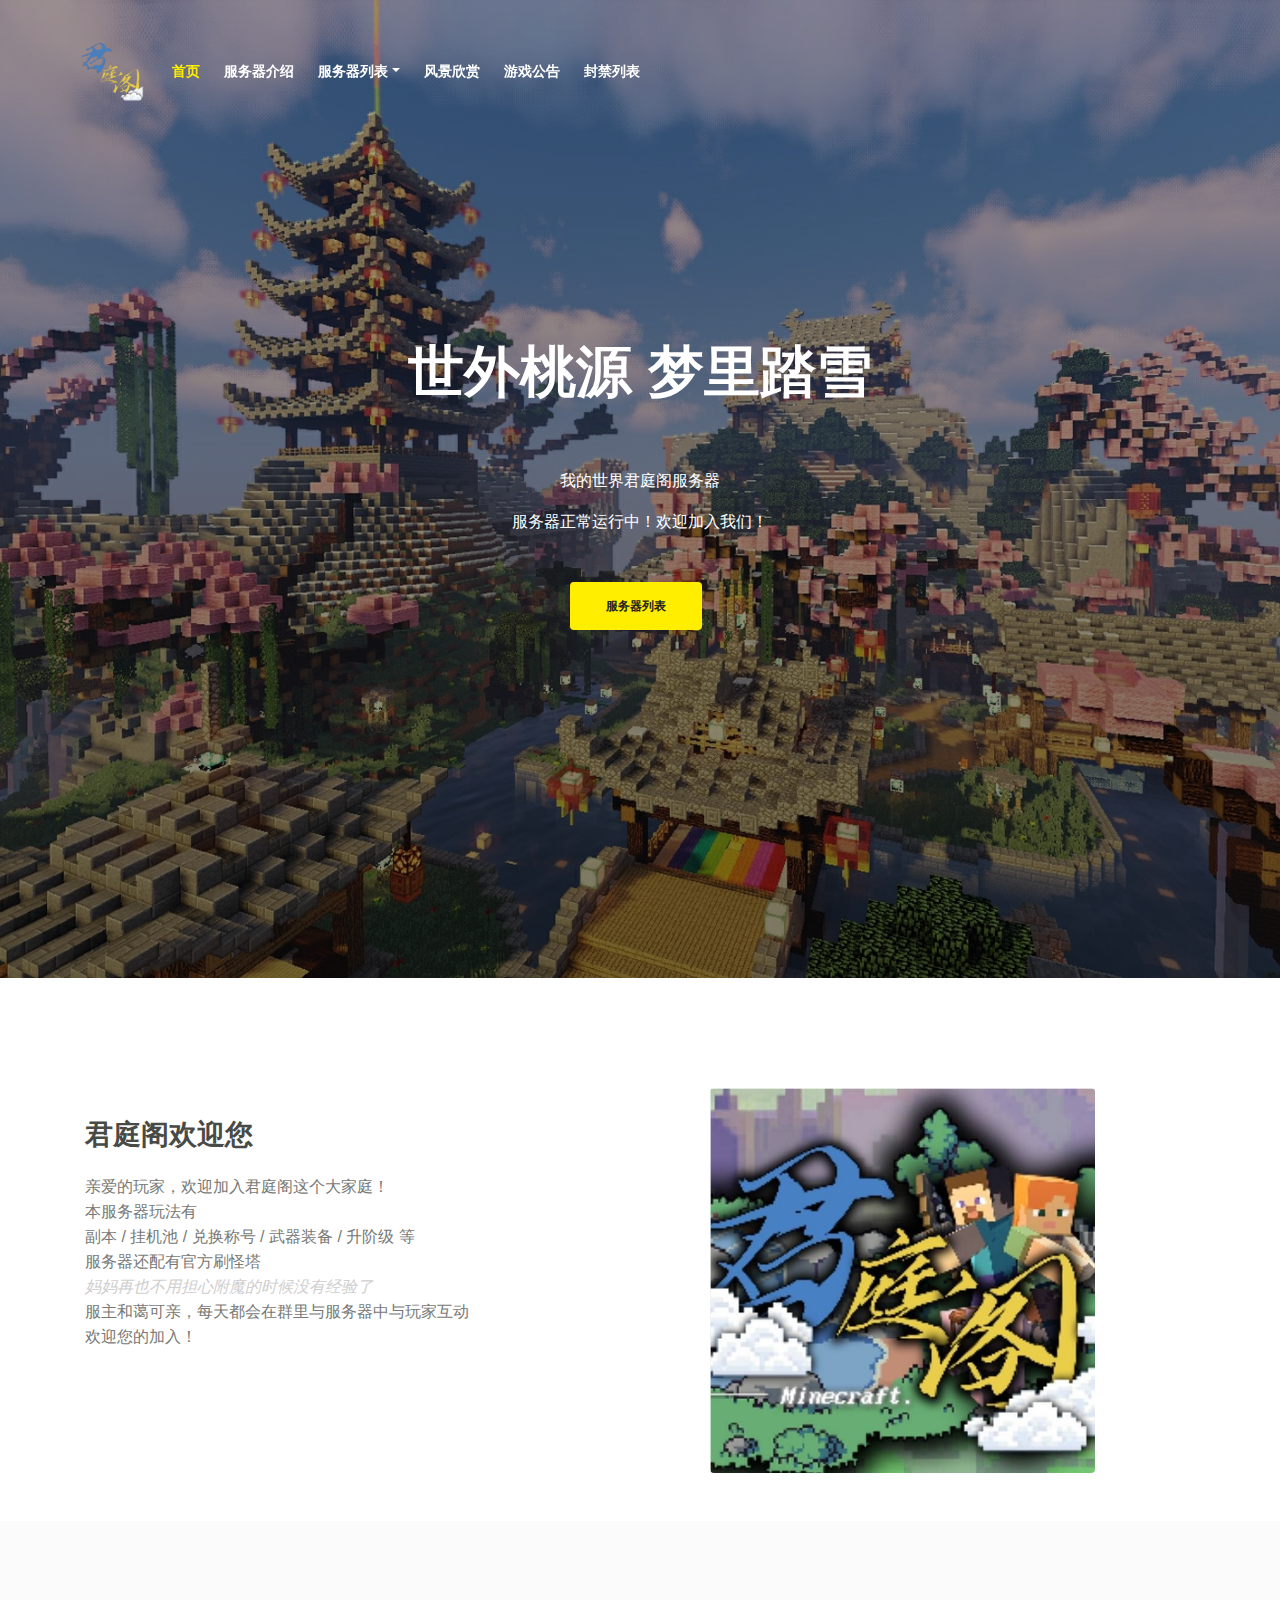
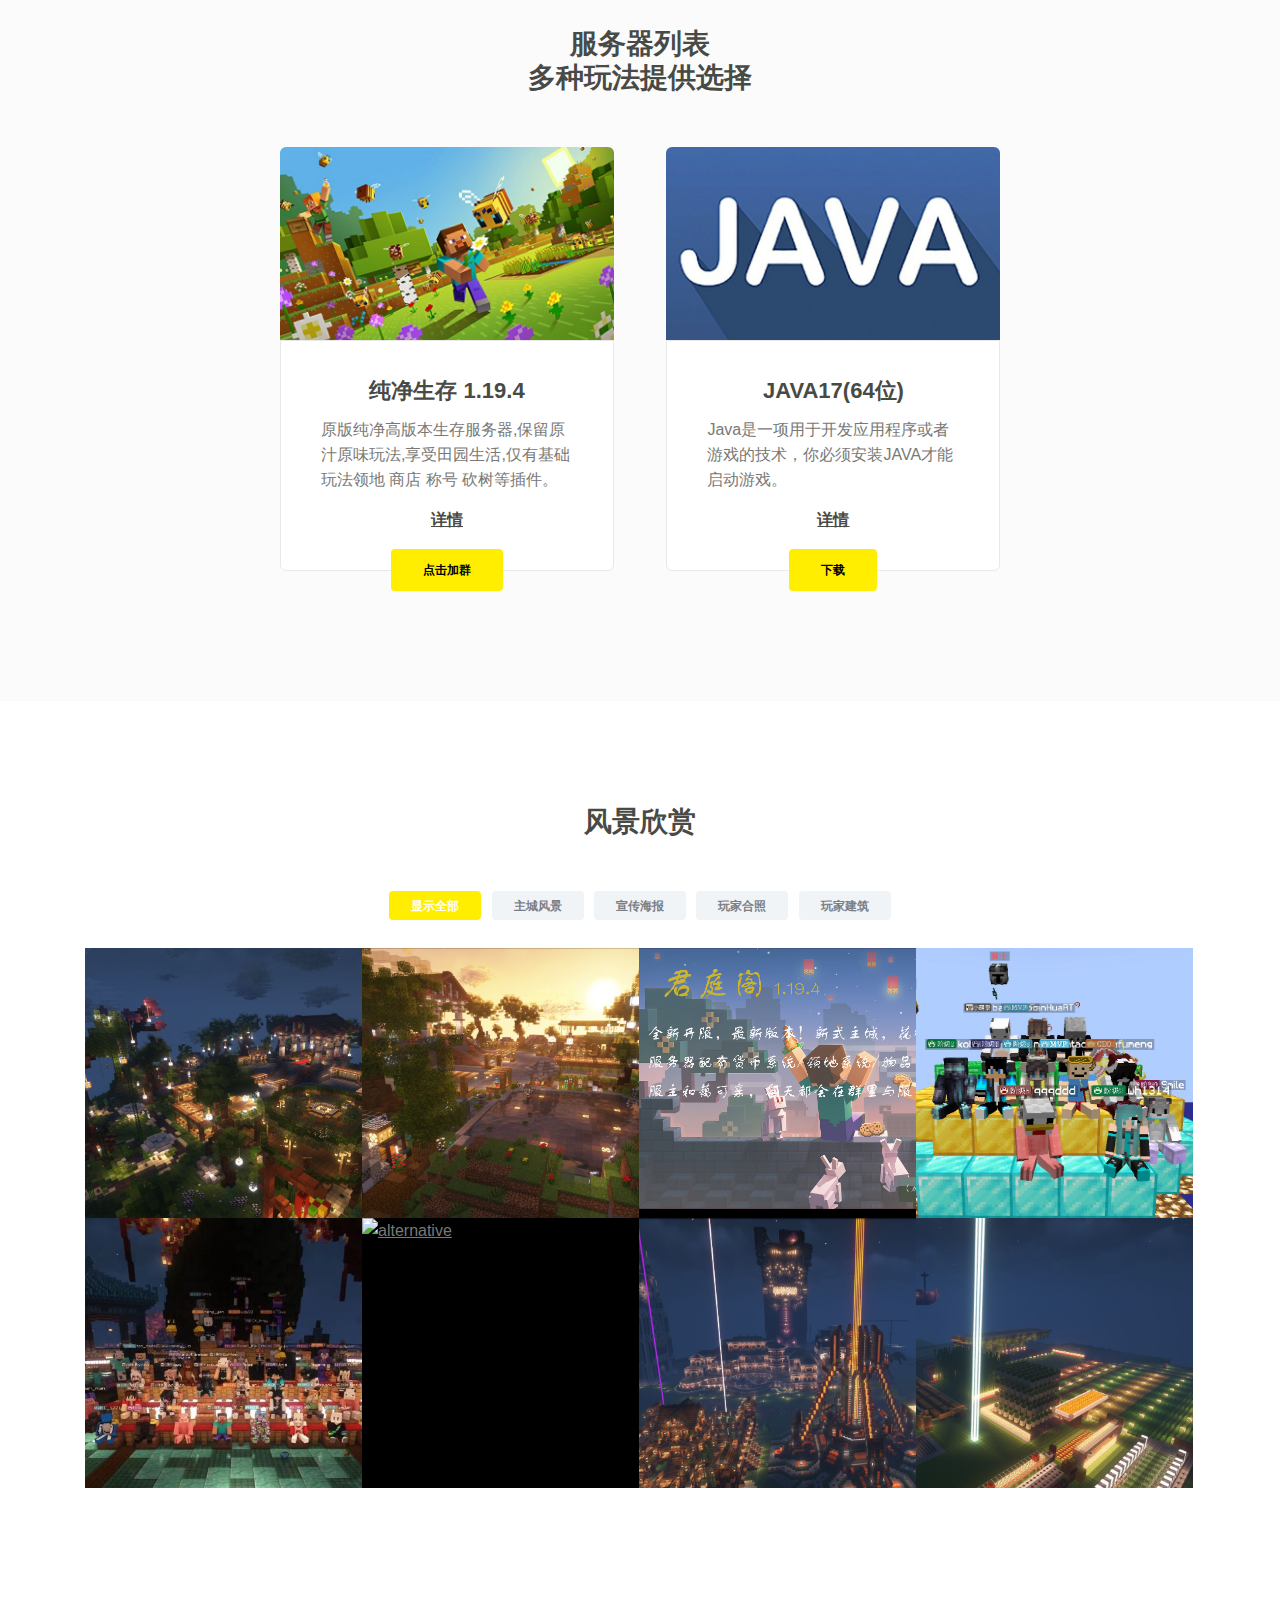
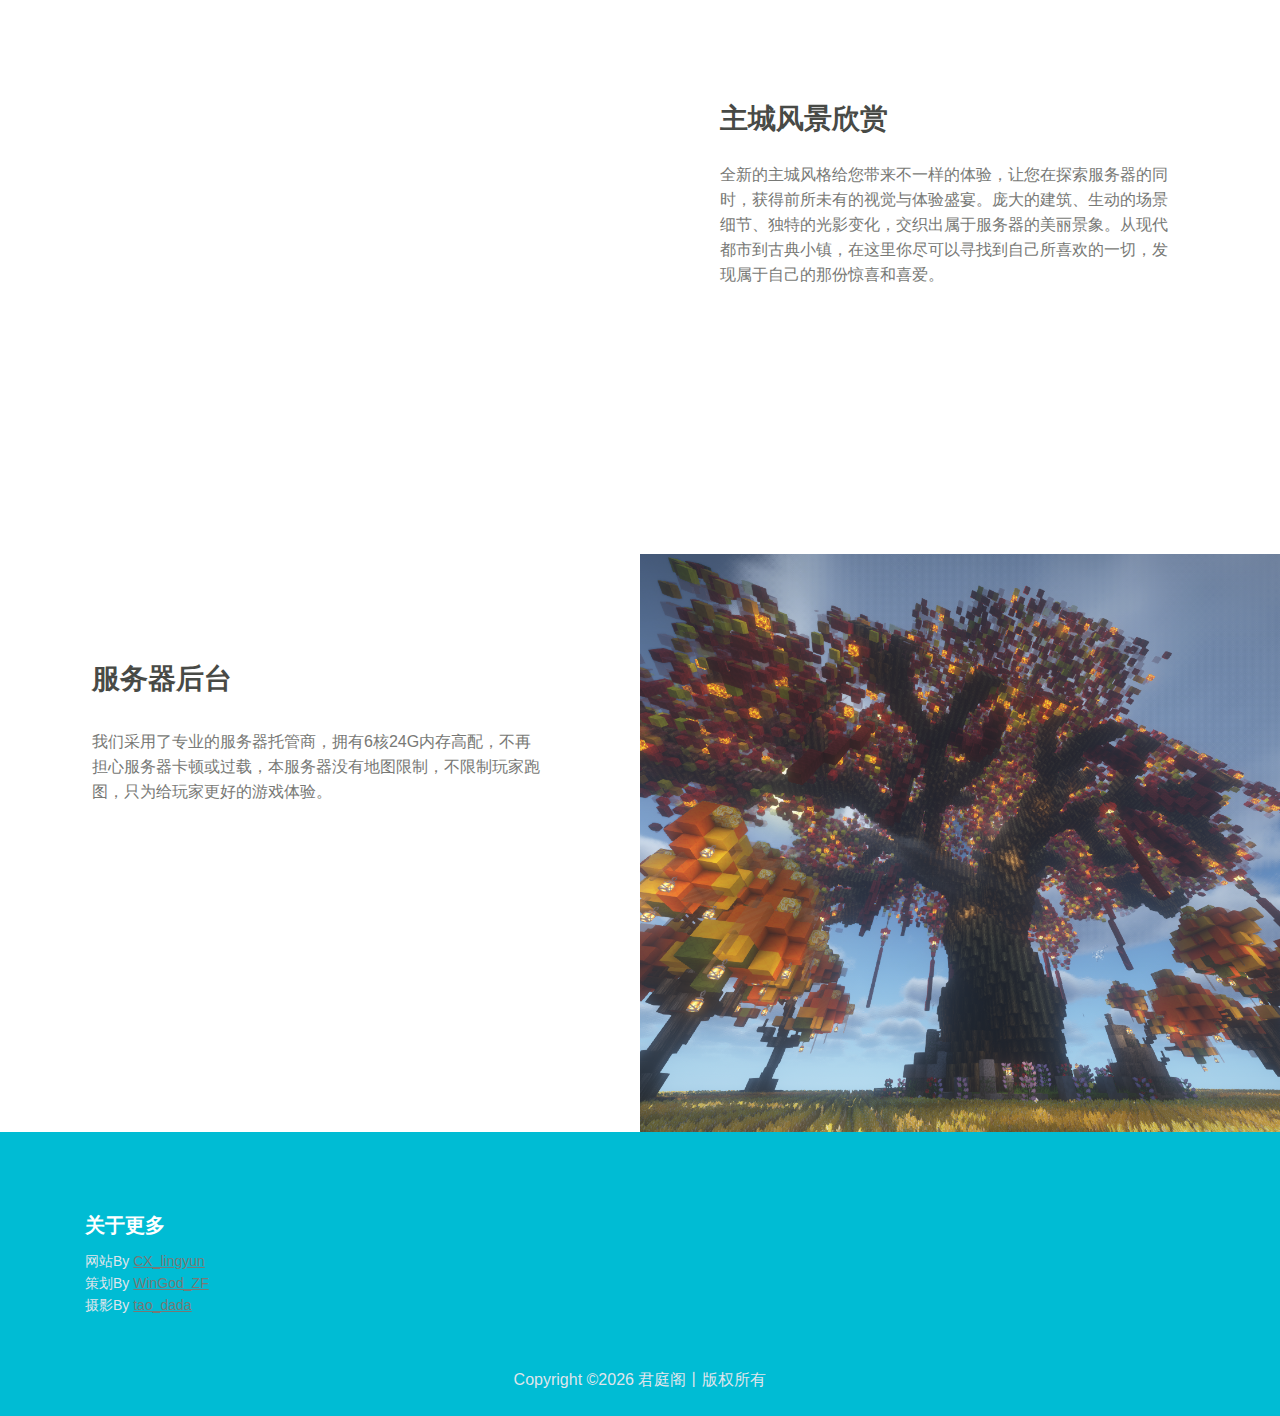
==== commit 2b9b7a10: "完善网页图像（测试）" ====
--- a/index.html
+++ b/index.html
@@ -1,450 +1,450 @@
-<html lang="en">
-<head>
-    <meta charset="utf-8">
-    <meta name="viewport" content="width=device-width, initial-scale=1, shrink-to-fit=no">
-    <meta name="referrer" content="no-referrer">
-
-    <!-- Website Title -->
-    <title>君庭阁-我的世界服务器(Minecraft)</title>
-    
-    <!-- Styles -->
-    <link href="static/css/bootstrap.css" rel="stylesheet">
-    <link href="static/css/magnific-popup.css" rel="stylesheet">
-	<link href="static/css/styles.css" rel="stylesheet">
-	
-	<!-- Favicon  -->
-    <link rel="icon" href="https://mc.fybk.cc/mc/mc26/static/image/a4VB1f.png">
-
-    <!-- JavaScript -->
-    <script async="" src='static/js/invisible.js'></script>
-
-    <script text="text/javascript">
-        function java(){
-            alert("你必须安装 Java 才能启动游戏")
-        }
-
-        function banlist(){
-            alert('该功能正在制作中\n注意！违反服务器规定就会被封禁！')
-        }
-
-        function inmading(){
-            alert('该功能还未推出~\n请期待后续更新')
-        }
-    </script>
-
-</head>
-<body data-spy="scroll" data-target=".fixed-top">
-    
-    <!-- Preloader -->
-	<div class="spinner-wrapper">
-        <div class="spinner">
-            <div class="bounce1"></div>
-            <div class="bounce2"></div>
-            <div class="bounce3"></div>
-        </div>
-    </div>
-    <!-- end of preloader -->
-
-    <!-- Navbar -->
-    <nav class="navbar navbar-expand-md navbar-dark navbar-custom fixed-top">
-        <!-- Text Logo - Use this if you don't have a graphic logo -->
-        <!-- <a class="navbar-brand logo-text page-scroll" href="index.html">Aria</a> -->
-
-        <!-- Image Logo -->
-        <!--a class="navbar-brand logo-image" href=""><img src="static/picture/sUds6x.png" alt="alternative"></a-->
-        <a class="navbar-brand"  href=""><img style="max-width: 64px;max-height: 64px;" src="static/picture/server.logo.word.png" alt="alternative"></a>
-
-        <!-- Mobile Menu Toggle Button -->
-        <button class="navbar-toggler" type="button" data-toggle="collapse" data-target="#navbarsExampleDefault" aria-controls="navbarsExampleDefault" aria-expanded="true" aria-label="Toggle navigation">
-        <span class="navbar-toggler-awesome fas fa-bars"></span>
-        <span class="navbar-toggler-awesome fas fa-times"></span>
-        </button>
-        <!-- end of mobile menu toggle button -->
-
-        <div class="collapse navbar-collapse" id="navbarsExampleDefault">
-            <ul class="navbar-nav">
-                <li class="nav-item">
-                    <a class="nav-link page-scroll" href="#header">首页 <span class="sr-only">(current)</span></a>
-                </li>
-                <li class="nav-item">
-                    <a class="nav-link page-scroll" href="#info">服务器介绍</a>
-                </li>
-                <li class="nav-item dropdown">
-                    <a class="nav-link dropdown-toggle page-scroll" href="#list" id="navbarDropdown" role="button" aria-haspopup="true" aria-expanded="false">服务器列表</a>
-                    <div class="dropdown-menu" aria-labelledby="navbarDropdown">
-                        <a class="dropdown-item" href="spigotserver.html"><span class="item-text">纯净生存 1.19.4</span></a>
-                    </div>
-                </li>
-                <li class="nav-item">
-                    <a class="nav-link page-scroll" href="#picture">风景欣赏</a>
-                </li>
-                <li class="nav-item">
-                    <a class="nav-link page-scroll" onclick="inmading()">游戏公告</a>
-                </li>
-                <li class="nav-item">
-                    <a class="nav-link page-scroll" onclick="banlist()">封禁列表</a>
-                </li>
-                    </div>
-                </li>
-            </ul>
-        </div>
-    </nav> <!-- end of navbar -->
-    <!-- end of navbar -->
-    <!-- Header -->
-    <header id="header" class="header">
-        <div class="header-content">
-            <div class="container">
-                <div class="row">
-                    <div class="col-lg-12">
-                        <div class="text-container">
-                            <h1>世外桃源 <span id="js-rotating"> 梦里踏雪, 诗丽画境, 桃李花开, 梧桐叶落</span></h1>
-                            <p style="color:white;margin-top:4rem">我的世界君庭阁服务器</p>
-                            <p style="color:white;margin-bottom:3rem">服务器正常运行中！欢迎加入我们！</p>
-                            <a class="lycolor1 btn-solid-lg page-scroll" href="#list" target="_blank">服务器列表</a>
-                        </div>
-                    </div> <!-- end of col -->
-                </div> <!-- end of row -->
-            </div> <!-- end of container -->
-        </div> <!-- end of header-content -->
-    </header> <!-- end of header -->
-    <!-- end of header -->
-
-
-    <!-- Intro -->
-    <div id="info" class="basic-1">
-        <div class="container">
-            <div class="row">
-                <div class="col-lg-5">
-                    <div class="text-container">
-                        <h2>君庭阁欢迎您</h2>
-                        <p>亲爱的玩家，欢迎加入君庭阁这个大家庭！<br>本服务器玩法有<br>副本 / 挂机池 / 兑换称号 / 武器装备 / 升阶级 等<br>服务器还配有官方刷怪塔<br><i style="color:#cfcece">妈妈再也不用担心附魔的时候没有经验了</i><br>服主和蔼可亲，每天都会在群里与服务器中与玩家互动<br>欢迎您的加入！</p>
-                        <p class="testimonial-text" id="poem-text"></p>
-                        <font color="#484a46"><p id="poem-author" style="font-weight: bold"></p></font>
-                    </div> <!-- end of text-container -->
-                </div> <!-- end of col -->
-                <div class="col-lg-7">
-                    <div class="image-container">
-                        <img class="img-fluid" style="margin-left: 150px; width: 385px; height: 385px;" src="static/image/acM7pY.jpg" alt="服务器Logo">
-                    </div> <!-- end of image-container -->
-                </div> <!-- end of col -->
-            </div> <!-- end of row -->
-        </div> <!-- end of container -->
-    </div> <!-- end of basic-1 -->
-    <!-- end of intro -->
-    
-    <!-- Services -->
-    <div id="list" class="cards-2">
-        <div class="container">
-            <div class="row">
-                <div class="col-lg-12">
-                    <h2>服务器列表<br> 多种玩法提供选择</h2>
-                </div> <!-- end of col -->
-            </div> <!-- end of row -->
-            <div class="row">
-                <div class="col-lg-12">
-                    
-                    <!-- Card -->
-                    <div style="margin-left: 195px;" class="card">
-                        <div class="card-image">
-                            <img class="img-fluid" src="static/picture/a4VLNR.jpg" alt="alternative">
-                        </div>
-                        <div class="card-body">
-                            <h3 class="card-title">纯净生存  1.19.4</h3>
-                            <p>原版纯净高版本生存服务器,保留原汁原味玩法,享受田园生活,仅有基础玩法领地 商店 称号 砍树等插件。</p>
-                            <p class="price"><a style="color:#484a46" href="spigotserver.html">详情</a></p>
-                        </div>
-                        <div class="button-container">
-                            <a style="color:#000" class="btn-solid-reg page-scroll" href="https://jq.qq.com/?_wv=1027&k=i8Tjx3DP" target="_blank">点击加群</a>
-                        </div> <!-- end of button-container -->
-                    </div>
-                    <!-- end of card -->
-
-                    <!-- Card -->
-                    <div class="card">
-                        <div class="card-image">
-                            <img class="img-fluid" src="static/picture/a4VqE9.jpg" alt="alternative">
-                        </div>
-                        <div class="card-body">
-                            <h3 class="card-title">JAVA17(64位)</h3>
-                            <p>Java是一项用于开发应用程序或者游戏的技术，你必须安装JAVA才能启动游戏。</p>
-                            <p class="price" style="text-decoration:underline" target="_blank" onclick="java();">详情</p>
-                        </div>
-                        <div class="button-container">
-                            <a style="color:#000" class="btn-solid-reg page-scroll" href="https://download.mcbbs.net/java/jre_x64.exe" target="_blank">下载</a>
-                        </div> <!-- end of button-container -->
-                    </div>
-                    <!-- end of card -->
-
-                </div> <!-- end of col -->
-            </div> <!-- end of row -->
-        </div> <!-- end of container -->
-    </div> <!-- end of cards-2 -->
-    <!-- end of services -->
-    
-        <!-- Projects -->
-	<div id="picture" class="filter">
-		<div class="container">
-            <div class="row">
-                <div class="col-lg-12">
-                    <h2>风景欣赏</h2>
-                </div> <!-- end of col -->
-            </div> <!-- end of row -->
-            <div class="row">
-                <div class="col-lg-12">
-                    <!-- Filter -->
-                    <div class="button-group filters-button-group">
-                        <a class="button is-checked" data-filter="*"><span>显示全部</span></a>
-                        <a class="button" data-filter=".design"><span>主城风景</span></a>
-                        <a class="button" data-filter=".development"><span>宣传海报</span></a>
-                        <a class="button" data-filter=".marketing"><span>玩家合照</span></a>
-                        <a class="button" data-filter=".seo"><span>玩家建筑</span></a>
-                    </div> <!-- end of button group -->
-                    <div class="grid">
-                        <div class="element-item design">
-                            <a class="popup-with-move-anim" href="#project-1"><div class="element-item-overlay"><span>主城风景1</span></div><img src="static/picture_big/a4V43V.jpg" alt="alternative"></a>
-                        </div>
-                        <div class="element-item design">
-                            <a class="popup-with-move-anim" href="#project-2"><div class="element-item-overlay"><span>主城风景2</span></div><img src="static/picture_big/a4VWhq.jpg" alt="alternative"></a>
-                        </div>
-                        <div class="element-item development">
-                            <a class="popup-with-move-anim" href="#project-3"><div class="element-item-overlay"><span>宣传海报</span></div><img src="" alt="这里缺个图"></a>
-                        </div>
-                        <div class="element-item marketing">
-                            <a class="popup-with-move-anim" href="#project-4"><div class="element-item-overlay"><span>小游戏联赛合照</span></div><img src="static/picture_big/do0xc8.jpg" alt="alternative"></a>
-                        </div>
-                        <div class="element-item marketing">
-                            <a class="popup-with-move-anim" href="#project-5"><div class="element-item-overlay"><span>玩家合照</span></div><img src="static/picture_big/a4V7B4.jpg" alt="alternative"></a>
-                        </div>
-                        <div class="element-item marketing">
-                            <a class="popup-with-move-anim" href="#project-7"><div class="element-item-overlay"><span>游乐设施</span></div><img src="static/picture_big/a4VTuF.jpg" alt="alternative"></a>
-                        </div>
-                        <div class="element-item seo">
-                            <a class="popup-with-move-anim" href="#project-6"><div class="element-item-overlay"><span>玩家建筑</span></div><img src="static/picture_big/do0j9P.jpg" alt="alternative"></a>
-                        </div>
-                        <div class="element-item seo">
-                            <a class="popup-with-move-anim" href="#project-8"><div class="element-item-overlay"><span>社区小镇</span></div><img src="static/picture_big/a4VHHJ.jpg" alt="alternative"></a>
-                        </div>
-                    </div> <!-- end of grid -->
-                    <!-- end of filter -->
-                    
-                </div> <!-- end of col -->
-            </div> <!-- end of row -->
-		</div> <!-- end of container -->
-    </div> <!-- end of filter -->
-    <!-- end of projects -->
-
-
-    <!-- Project Lightboxes -->
-    <!-- Lightbox -->
-    <div id="project-1" class="lightbox-basic zoom-anim-dialog mfp-hide">
-        <div class="row">
-            <button title="Close (Esc)" type="button" class="mfp-close x-button">×</button>
-            <div class="col-lg-8">
-                <img class="img-fluid" src="static/picture/a4V43V.jpg" alt="alternative">
-            </div> <!-- end of col -->
-            <div class="col-lg-4">
-                <h3>主城风景1</h3>
-                <hr class="line-heading">
-                <h6>图片介绍</h6>
-                <p>主城一处美好风光。</p>
-                <a class="btn-outline-reg mfp-close as-button" href="#projects">返回</a> 
-            </div> <!-- end of col -->
-        </div> <!-- end of row -->
-    </div> <!-- end of lightbox-basic -->
-    <!-- end of lightbox -->
-
-    <!-- Lightbox -->
-    <div id="project-2" class="lightbox-basic zoom-anim-dialog mfp-hide">
-        <div class="row">
-            <button title="Close (Esc)" type="button" class="mfp-close x-button">×</button>
-            <div class="col-lg-8">
-                <img class="img-fluid" src="static/picture/a4VWhq.jpg" alt="alternative">
-            </div> <!-- end of col -->
-            <div class="col-lg-4">
-                <h3>主城风景2</h3>
-                <hr class="line-heading">
-                <h6>图片介绍</h6>
-                <p>主城一处美好风光。</p>
-                <a class="btn-outline-reg mfp-close as-button" href="#projects">返回</a> 
-            </div> <!-- end of col -->
-        </div> <!-- end of row -->
-    </div> <!-- end of lightbox-basic -->
-    <!-- end of lightbox -->
-
-    <!-- Lightbox -->
-    <div id="project-3" class="lightbox-basic zoom-anim-dialog mfp-hide">
-        <div class="row">
-            <button title="Close (Esc)" type="button" class="mfp-close x-button">×</button>
-            <div class="col-lg-8">
-                <img class="img-fluid" alt="这里缺个图">
-            </div> <!-- end of col -->
-            <div class="col-lg-4">
-                <h3>宣传海报</h3>
-                <hr class="line-heading">
-                <h6>图片介绍</h6>
-                <p>服务器宣传海报</p>
-                <a class="btn-outline-reg mfp-close as-button" href="#projects">返回</a> 
-            </div> <!-- end of col -->
-        </div> <!-- end of row -->
-    </div> <!-- end of lightbox-basic -->
-    <!-- end of lightbox -->
-
-    <!-- Lightbox -->
-    <div id="project-4" class="lightbox-basic zoom-anim-dialog mfp-hide">
-        <div class="row">
-            <button title="Close (Esc)" type="button" class="mfp-close x-button">×</button>
-            <div class="col-lg-8">
-                <img class="img-fluid" src="static/picture/do0xc8.jpg" alt="alternative">
-            </div> <!-- end of col -->
-            <div class="col-lg-4">
-                <h3>小游戏联赛合照</h3>
-                <hr class="line-heading">
-                <h6>图片介绍</h6>
-                <p>第一届小游戏联赛成员合照</p>
-                <a class="btn-outline-reg mfp-close as-button" href="#projects">返回</a> 
-            </div> <!-- end of col -->
-        </div> <!-- end of row -->
-    </div> <!-- end of lightbox-basic -->
-    <!-- end of lightbox -->
-
-    <!-- Lightbox -->
-    <div id="project-5" class="lightbox-basic zoom-anim-dialog mfp-hide">
-        <div class="row">
-            <button title="Close (Esc)" type="button" class="mfp-close x-button">×</button>
-            <div class="col-lg-8">
-                <img class="img-fluid" src="static/picture/a4V7B4.jpg" alt="alternative">
-            </div> <!-- end of col -->
-            <div class="col-lg-4">
-                <h3>玩家合照</h3>
-                <hr class="line-heading">
-                <p>跨年大合照！！！</p>
-                <a class="btn-outline-reg mfp-close as-button" href="#projects">返回</a> 
-            </div> <!-- end of col -->
-        </div> <!-- end of row -->
-    </div> <!-- end of lightbox-basic -->
-    <!-- end of lightbox -->
-
-    <!-- Lightbox -->
-    <div id="project-6" class="lightbox-basic zoom-anim-dialog mfp-hide">
-        <div class="row">
-            <button title="Close (Esc)" type="button" class="mfp-close x-button">×</button>
-            <div class="col-lg-8">
-                <img class="img-fluid" src="static/picture/do0j9P.jpg" alt="alternative">
-            </div> <!-- end of col -->
-            <div class="col-lg-4">
-                <h3>玩家建筑</h3>
-                <hr class="line-heading">
-                <p>了不起的生存建筑。<br>Build By：<br>- QingHuan1<br>- CX_lingyun<br>- tao_dada</p>
-                <a class="btn-outline-reg mfp-close as-button" href="#projects">返回</a> 
-            </div> <!-- end of col -->
-        </div> <!-- end of row -->
-    </div> <!-- end of lightbox-basic -->
-    <!-- end of lightbox -->
-
-    <!-- Lightbox -->
-    <div id="project-7" class="lightbox-basic zoom-anim-dialog mfp-hide">
-        <div class="row">
-            <button title="Close (Esc)" type="button" class="mfp-close x-button">×</button>
-            <div class="col-lg-8">
-                <img class="img-fluid" src="static/picture/a4VTuF.jpg" alt="alternative">
-            </div> <!-- end of col -->
-            <div class="col-lg-4">
-                <h3>游乐设施</h3>
-                <hr class="line-heading">
-                <p>好玩有趣的游乐设施<br>还在测试中</p>
-                <a class="btn-outline-reg mfp-close as-button" href="#projects">返回</a> 
-                </div>
-            </div> <!-- end of col -->
-        </div> <!-- end of row -->
-    <!-- end of lightbox-basic -->
-    <!-- end of lightbox -->
-
-    <!-- Lightbox -->
-    <div id="project-8" class="lightbox-basic zoom-anim-dialog mfp-hide">
-        <div class="row">
-            <button title="Close (Esc)" type="button" class="mfp-close x-button">×</button>
-            <div class="col-lg-8">
-                <img class="img-fluid" src="static/picture/a4VHHJ.jpg" alt="alternative">
-            </div> <!-- end of col -->
-            <div class="col-lg-4">
-                <h3>社区小镇</h3>
-                <hr class="line-heading">
-                <p>基友们的聚集地 <i style="color: #cfcece;">xD</i></p>
-                <a class="btn-outline-reg mfp-close as-button" href="#projects">返回</a> 
-            </div> <!-- end of col -->
-        </div> <!-- end of row -->
-    </div> <!-- end of lightbox-basic -->
-    <!-- end of lightbox -->
-    <!-- end of project lightboxes -->
-    
-    <!-- Details 1 -->
-	<div class="accordion">
-		<div class="area-1">
-		</div><!-- end of area-1 on same line and no space between comments to eliminate margin white space --><div class="area-2">
-            <!-- Accordion -->
-            <div class="accordion-container" id="accordionOne">
-                <h2>主城风景欣赏</h2>
-                <p style="color:red;">这里缺段文字<p>
-            </p></div> <!-- end of accordion-container -->
-            <!-- end of accordion -->
-
-		</div> <!-- end of area-2 -->
-    </div> <!-- end of accordion -->
-    <!-- end of details 1 -->
-
-
-    <!-- Details 2 -->
-	<div class="tabs">
-        <div class="area-1">
-            <div class="tabs-container" style="margin-right: 100px">
-                <!-- Accordion -->
-                <h2>服务器后台</h2>
-                <br>
-                <p>我们采用了专业的服务器托管商，拥有6核24G内存高配，不再担心服务器卡顿或过载，本服务器没有地图限制，不限制玩家跑图，只为给玩家更好的游戏体验。<p>  
-            </p></div> <!-- end of tabs-container -->
-        </div><!-- end of area-1 on same line and no space between comments to eliminate margin white space --><div class="area-2"></div> <!-- end of area-2 -->
-    </div> <!-- end of tabs -->
-    <!-- end of details 2 -->
-
-
-    <!-- Footer -->
-    <div class="footer">
-        <div class="container">
-            <div class="row">
-                <div class="col-md-6">
-                    <div class="text-container about">
-                        <h4>关于更多</h4>
-                        <p style="color:#dfe5ec;margin-bottom:0rem">网站By <a target="_blank" href="#">CX_lingyun</a></p>
-                        <p style="color:#dfe5ec;margin-bottom:0rem">策划By <a href="#">WinGod_ZF</a></p>
-                        <p style="color:#dfe5ec;margin-bottom:0rem">摄影By <a href="#">tao_dada</a></p>
-                    </div>
-                </div>
-            </div>
-        </div>
-    </div>
-
-    <!-- Copyright -->
-    <div class="copyright">
-        <div class="container">
-            <div class="row">
-                <div class="col-lg-12">
-                    <p class="p-small">Copyright &copy;<script>document.write(new Date().getFullYear());</script> <a target="_blank" href="">君庭阁</a>丨版权所有</p>
-                </div> <!-- end of col -->
-            </div> <!-- enf of row -->
-        </div> <!-- end of container -->
-    </div> <!-- end of copyright --> 
-    <!-- end of copyright -->
-
-    <!-- Scripts -->
-    <script src="static/js/jquery.min.js"></script> <!-- jQuery for Bootstrap's JavaScript plugins -->
-    <script src="static/js/bootstrap.min.js"></script>
-    <script src="static/js/jquery.easing.min.js"></script> <!-- jQuery Easing for smooth scrolling between anchors -->
-    <script src="static/js/swiper.min.js"></script> <!-- Swiper for image and text sliders -->
-    <script src="static/js/jquery.magnific-popup.min.js"></script> <!-- Magnific Popup for lightboxes -->
-    <script src="static/js/morphext.min.js"></script> <!-- Morphtext rotating text in the header -->
-    <script src="static/js/isotope.pkgd.min.js"></script> <!-- Isotope for filter -->
-    <script src="static/js/scripts.js"></script> <!-- Custom scripts -->
-<script type="text/javascript">(function(){window['__CF$cv$params']={r:'722dfdb199d47d71',m:'19Y5sUEmkuesvcwoflTEC65MkJwy7cLavQzBGYiBtvY-1656498670-0-Afp5VNNCoDo3sfkf6E1uIsj13HZi53Dkbzs5nA8TDfEi39X58MCXMr7A2elapHM4zr03UptDpXY001A14xQqgVfkH+I2+sLs6GU95UZmp9jP7BGtqI0mVqu30IPHrg9zvA==',s:[0xbc1e923766,0x07525182e2],u:'/cdn-cgi/challenge-platform/h/b'}})();</script><script defer="" src="static/js/v652eace1692a40cfa3763df669d7439c1639079717194.js" integrity="sha512-Gi7xpJR8tSkrpF7aordPZQlW2DLtzUlZcumS8dMQjwDHEnw9I7ZLyiOj/6tZStRBGtGgN6ceN6cMH8z7etPGlw==" data-cf-beacon='{"rayId":"722dfdb199d47d71","version":"2022.6.0","r":1,"token":"776870bd5e914f9693a2a32d28cef7a8","si":100}' crossorigin="anonymous"></script>
-</body>
-</html>
-
+<html lang="en">
+<head>
+    <meta charset="utf-8">
+    <meta name="viewport" content="width=device-width, initial-scale=1, shrink-to-fit=no">
+    <meta name="referrer" content="no-referrer">
+
+    <!-- Website Title -->
+    <title>君庭阁-我的世界服务器(Minecraft)</title>
+    
+    <!-- Styles -->
+    <link href="static/css/bootstrap.css" rel="stylesheet">
+    <link href="static/css/magnific-popup.css" rel="stylesheet">
+	<link href="static/css/styles.css" rel="stylesheet">
+	
+	<!-- Favicon  -->
+    <link rel="icon" href="https://mc.fybk.cc/mc/mc26/static/image/a4VB1f.png">
+
+    <!-- JavaScript -->
+    <script async="" src='static/js/invisible.js'></script>
+
+    <script text="text/javascript">
+        function java(){
+            alert("你必须安装 Java 才能启动游戏")
+        }
+
+        function banlist(){
+            alert('该功能正在制作中\n注意！违反服务器规定就会被封禁！')
+        }
+
+        function inmading(){
+            alert('该功能还未推出~\n请期待后续更新')
+        }
+    </script>
+
+</head>
+<body data-spy="scroll" data-target=".fixed-top">
+    
+    <!-- Preloader -->
+	<div class="spinner-wrapper">
+        <div class="spinner">
+            <div class="bounce1"></div>
+            <div class="bounce2"></div>
+            <div class="bounce3"></div>
+        </div>
+    </div>
+    <!-- end of preloader -->
+
+    <!-- Navbar -->
+    <nav class="navbar navbar-expand-md navbar-dark navbar-custom fixed-top">
+        <!-- Text Logo - Use this if you don't have a graphic logo -->
+        <!-- <a class="navbar-brand logo-text page-scroll" href="index.html">Aria</a> -->
+
+        <!-- Image Logo -->
+        <!--a class="navbar-brand logo-image" href=""><img src="static/picture/sUds6x.png" alt="alternative"></a-->
+        <a class="navbar-brand"  href=""><img style="max-width: 64px;max-height: 64px;" src="static/picture/server.logo.word.png" alt="alternative"></a>
+
+        <!-- Mobile Menu Toggle Button -->
+        <button class="navbar-toggler" type="button" data-toggle="collapse" data-target="#navbarsExampleDefault" aria-controls="navbarsExampleDefault" aria-expanded="true" aria-label="Toggle navigation">
+        <span class="navbar-toggler-awesome fas fa-bars"></span>
+        <span class="navbar-toggler-awesome fas fa-times"></span>
+        </button>
+        <!-- end of mobile menu toggle button -->
+
+        <div class="collapse navbar-collapse" id="navbarsExampleDefault">
+            <ul class="navbar-nav">
+                <li class="nav-item">
+                    <a class="nav-link page-scroll" href="#header">首页 <span class="sr-only">(current)</span></a>
+                </li>
+                <li class="nav-item">
+                    <a class="nav-link page-scroll" href="#info">服务器介绍</a>
+                </li>
+                <li class="nav-item dropdown">
+                    <a class="nav-link dropdown-toggle page-scroll" href="#list" id="navbarDropdown" role="button" aria-haspopup="true" aria-expanded="false">服务器列表</a>
+                    <div class="dropdown-menu" aria-labelledby="navbarDropdown">
+                        <a class="dropdown-item" href="spigotserver.html"><span class="item-text">纯净生存 1.19.4</span></a>
+                    </div>
+                </li>
+                <li class="nav-item">
+                    <a class="nav-link page-scroll" href="#picture">风景欣赏</a>
+                </li>
+                <li class="nav-item">
+                    <a class="nav-link page-scroll" onclick="inmading()">游戏公告</a>
+                </li>
+                <li class="nav-item">
+                    <a class="nav-link page-scroll" onclick="banlist()">封禁列表</a>
+                </li>
+                    </div>
+                </li>
+            </ul>
+        </div>
+    </nav> <!-- end of navbar -->
+    <!-- end of navbar -->
+    <!-- Header -->
+    <header id="header" class="header">
+        <div class="header-content">
+            <div class="container">
+                <div class="row">
+                    <div class="col-lg-12">
+                        <div class="text-container">
+                            <h1>世外桃源 <span id="js-rotating"> 梦里踏雪, 诗丽画境, 桃李花开, 梧桐叶落</span></h1>
+                            <p style="color:white;margin-top:4rem">我的世界君庭阁服务器</p>
+                            <p style="color:white;margin-bottom:3rem">服务器正常运行中！欢迎加入我们！</p>
+                            <a class="lycolor1 btn-solid-lg page-scroll" href="#list" target="_blank">服务器列表</a>
+                        </div>
+                    </div> <!-- end of col -->
+                </div> <!-- end of row -->
+            </div> <!-- end of container -->
+        </div> <!-- end of header-content -->
+    </header> <!-- end of header -->
+    <!-- end of header -->
+
+
+    <!-- Intro -->
+    <div id="info" class="basic-1">
+        <div class="container">
+            <div class="row">
+                <div class="col-lg-5">
+                    <div class="text-container">
+                        <h2>君庭阁欢迎您</h2>
+                        <p>亲爱的玩家，欢迎加入君庭阁这个大家庭！<br>本服务器玩法有<br>副本 / 挂机池 / 兑换称号 / 武器装备 / 升阶级 等<br>服务器还配有官方刷怪塔<br><i style="color:#cfcece">妈妈再也不用担心附魔的时候没有经验了</i><br>服主和蔼可亲，每天都会在群里与服务器中与玩家互动<br>欢迎您的加入！</p>
+                        <p class="testimonial-text" id="poem-text"></p>
+                        <font color="#484a46"><p id="poem-author" style="font-weight: bold"></p></font>
+                    </div> <!-- end of text-container -->
+                </div> <!-- end of col -->
+                <div class="col-lg-7">
+                    <div class="image-container">
+                        <img class="img-fluid" style="margin-left: 150px; width: 385px; height: 385px;" src="static/image/acM7pY.jpg" alt="服务器Logo">
+                    </div> <!-- end of image-container -->
+                </div> <!-- end of col -->
+            </div> <!-- end of row -->
+        </div> <!-- end of container -->
+    </div> <!-- end of basic-1 -->
+    <!-- end of intro -->
+    
+    <!-- Services -->
+    <div id="list" class="cards-2">
+        <div class="container">
+            <div class="row">
+                <div class="col-lg-12">
+                    <h2>服务器列表<br> 多种玩法提供选择</h2>
+                </div> <!-- end of col -->
+            </div> <!-- end of row -->
+            <div class="row">
+                <div class="col-lg-12">
+                    
+                    <!-- Card -->
+                    <div style="margin-left: 195px;" class="card">
+                        <div class="card-image">
+                            <img class="img-fluid" src="static/picture/a4VLNR.jpg" alt="alternative">
+                        </div>
+                        <div class="card-body">
+                            <h3 class="card-title">纯净生存  1.19.4</h3>
+                            <p>原版纯净高版本生存服务器,保留原汁原味玩法,享受田园生活,仅有基础玩法领地 商店 称号 砍树等插件。</p>
+                            <p class="price"><a style="color:#484a46" href="spigotserver.html">详情</a></p>
+                        </div>
+                        <div class="button-container">
+                            <a style="color:#000" class="btn-solid-reg page-scroll" href="https://jq.qq.com/?_wv=1027&k=i8Tjx3DP" target="_blank">点击加群</a>
+                        </div> <!-- end of button-container -->
+                    </div>
+                    <!-- end of card -->
+
+                    <!-- Card -->
+                    <div class="card">
+                        <div class="card-image">
+                            <img class="img-fluid" src="static/picture/a4VqE9.jpg" alt="alternative">
+                        </div>
+                        <div class="card-body">
+                            <h3 class="card-title">JAVA17(64位)</h3>
+                            <p>Java是一项用于开发应用程序或者游戏的技术，你必须安装JAVA才能启动游戏。</p>
+                            <p class="price" style="text-decoration:underline" target="_blank" onclick="java();">详情</p>
+                        </div>
+                        <div class="button-container">
+                            <a style="color:#000" class="btn-solid-reg page-scroll" href="https://download.mcbbs.net/java/jre_x64.exe" target="_blank">下载</a>
+                        </div> <!-- end of button-container -->
+                    </div>
+                    <!-- end of card -->
+
+                </div> <!-- end of col -->
+            </div> <!-- end of row -->
+        </div> <!-- end of container -->
+    </div> <!-- end of cards-2 -->
+    <!-- end of services -->
+    
+        <!-- Projects -->
+	<div id="picture" class="filter">
+		<div class="container">
+            <div class="row">
+                <div class="col-lg-12">
+                    <h2>风景欣赏</h2>
+                </div> <!-- end of col -->
+            </div> <!-- end of row -->
+            <div class="row">
+                <div class="col-lg-12">
+                    <!-- Filter -->
+                    <div class="button-group filters-button-group">
+                        <a class="button is-checked" data-filter="*"><span>显示全部</span></a>
+                        <a class="button" data-filter=".design"><span>主城风景</span></a>
+                        <a class="button" data-filter=".development"><span>宣传海报</span></a>
+                        <a class="button" data-filter=".marketing"><span>玩家合照</span></a>
+                        <a class="button" data-filter=".seo"><span>玩家建筑</span></a>
+                    </div> <!-- end of button group -->
+                    <div class="grid">
+                        <div class="element-item design">
+                            <a class="popup-with-move-anim" href="#project-1"><div class="element-item-overlay"><span>主城风景1</span></div><img src="static/picture_big/a4V43V.jpg" alt="alternative"></a>
+                        </div>
+                        <div class="element-item design">
+                            <a class="popup-with-move-anim" href="#project-2"><div class="element-item-overlay"><span>主城风景2</span></div><img src="static/picture_big/a4VWhq.jpg" alt="alternative"></a>
+                        </div>
+                        <div class="element-item development">
+                            <a class="popup-with-move-anim" href="#project-3"><div class="element-item-overlay"><span>宣传海报</span></div><img src="static/picture_big/a7nCM2.png"></a>
+                        </div>
+                        <div class="element-item marketing">
+                            <a class="popup-with-move-anim" href="#project-4"><div class="element-item-overlay"><span>小游戏联赛合照</span></div><img src="static/picture_big/do0xc8.jpg" alt="alternative"></a>
+                        </div>
+                        <div class="element-item marketing">
+                            <a class="popup-with-move-anim" href="#project-5"><div class="element-item-overlay"><span>玩家合照</span></div><img src="static/picture_big/a4V7B4.jpg" alt="alternative"></a>
+                        </div>
+                        <div class="element-item marketing">
+                            <a class="popup-with-move-anim" href="#project-7"><div class="element-item-overlay"><span>游乐设施</span></div><img src="static/picture_big/a4VTuF.jpg" alt="alternative"></a>
+                        </div>
+                        <div class="element-item seo">
+                            <a class="popup-with-move-anim" href="#project-6"><div class="element-item-overlay"><span>玩家建筑</span></div><img src="static/picture_big/do0j9P.jpg" alt="alternative"></a>
+                        </div>
+                        <div class="element-item seo">
+                            <a class="popup-with-move-anim" href="#project-8"><div class="element-item-overlay"><span>社区小镇</span></div><img src="static/picture_big/a4VHHJ.jpg" alt="alternative"></a>
+                        </div>
+                    </div> <!-- end of grid -->
+                    <!-- end of filter -->
+                    
+                </div> <!-- end of col -->
+            </div> <!-- end of row -->
+		</div> <!-- end of container -->
+    </div> <!-- end of filter -->
+    <!-- end of projects -->
+
+
+    <!-- Project Lightboxes -->
+    <!-- Lightbox -->
+    <div id="project-1" class="lightbox-basic zoom-anim-dialog mfp-hide">
+        <div class="row">
+            <button title="Close (Esc)" type="button" class="mfp-close x-button">×</button>
+            <div class="col-lg-8">
+                <img class="img-fluid" src="static/picture/a4V43V.jpg" alt="alternative">
+            </div> <!-- end of col -->
+            <div class="col-lg-4">
+                <h3>主城风景1</h3>
+                <hr class="line-heading">
+                <h6>图片介绍</h6>
+                <p>主城一处美好风光。</p>
+                <a class="btn-outline-reg mfp-close as-button" href="#projects">返回</a> 
+            </div> <!-- end of col -->
+        </div> <!-- end of row -->
+    </div> <!-- end of lightbox-basic -->
+    <!-- end of lightbox -->
+
+    <!-- Lightbox -->
+    <div id="project-2" class="lightbox-basic zoom-anim-dialog mfp-hide">
+        <div class="row">
+            <button title="Close (Esc)" type="button" class="mfp-close x-button">×</button>
+            <div class="col-lg-8">
+                <img class="img-fluid" src="static/picture/a4VWhq.jpg" alt="alternative">
+            </div> <!-- end of col -->
+            <div class="col-lg-4">
+                <h3>主城风景2</h3>
+                <hr class="line-heading">
+                <h6>图片介绍</h6>
+                <p>主城一处美好风光。</p>
+                <a class="btn-outline-reg mfp-close as-button" href="#projects">返回</a> 
+            </div> <!-- end of col -->
+        </div> <!-- end of row -->
+    </div> <!-- end of lightbox-basic -->
+    <!-- end of lightbox -->
+
+    <!-- Lightbox -->
+    <div id="project-3" class="lightbox-basic zoom-anim-dialog mfp-hide">
+        <div class="row">
+            <button title="Close (Esc)" type="button" class="mfp-close x-button">×</button>
+            <div class="col-lg-8">
+                <img src="static/picture/a7nCM2.png" width="727.3px" height="382px">
+            </div> <!-- end of col -->
+            <div class="col-lg-4" style="padding-left: 125px;">
+                <h3>宣传海报</h3>
+                <hr class="line-heading">
+                <h6>图片介绍</h6>
+                <p>服务器宣传海报</p>
+                <a class="btn-outline-reg mfp-close as-button" href="#projects">返回</a> 
+            </div> <!-- end of col -->
+        </div> <!-- end of row -->
+    </div> <!-- end of lightbox-basic -->
+    <!-- end of lightbox -->
+
+    <!-- Lightbox -->
+    <div id="project-4" class="lightbox-basic zoom-anim-dialog mfp-hide">
+        <div class="row">
+            <button title="Close (Esc)" type="button" class="mfp-close x-button">×</button>
+            <div class="col-lg-8">
+                <img class="img-fluid" src="static/picture/do0xc8.jpg" alt="alternative">
+            </div> <!-- end of col -->
+            <div class="col-lg-4">
+                <h3>小游戏联赛合照</h3>
+                <hr class="line-heading">
+                <h6>图片介绍</h6>
+                <p>第一届小游戏联赛成员合照</p>
+                <a class="btn-outline-reg mfp-close as-button" href="#projects">返回</a> 
+            </div> <!-- end of col -->
+        </div> <!-- end of row -->
+    </div> <!-- end of lightbox-basic -->
+    <!-- end of lightbox -->
+
+    <!-- Lightbox -->
+    <div id="project-5" class="lightbox-basic zoom-anim-dialog mfp-hide">
+        <div class="row">
+            <button title="Close (Esc)" type="button" class="mfp-close x-button">×</button>
+            <div class="col-lg-8">
+                <img class="img-fluid" src="static/picture/a4V7B4.jpg" alt="alternative">
+            </div> <!-- end of col -->
+            <div class="col-lg-4">
+                <h3>玩家合照</h3>
+                <hr class="line-heading">
+                <p>跨年大合照！！！</p>
+                <a class="btn-outline-reg mfp-close as-button" href="#projects">返回</a> 
+            </div> <!-- end of col -->
+        </div> <!-- end of row -->
+    </div> <!-- end of lightbox-basic -->
+    <!-- end of lightbox -->
+
+    <!-- Lightbox -->
+    <div id="project-6" class="lightbox-basic zoom-anim-dialog mfp-hide">
+        <div class="row">
+            <button title="Close (Esc)" type="button" class="mfp-close x-button">×</button>
+            <div class="col-lg-8">
+                <img class="img-fluid" src="static/picture/do0j9P.jpg" alt="alternative">
+            </div> <!-- end of col -->
+            <div class="col-lg-4">
+                <h3>玩家建筑</h3>
+                <hr class="line-heading">
+                <p>了不起的生存建筑。<br>Build By：<br>- QingHuan1<br>- CX_lingyun<br>- tao_dada</p>
+                <a class="btn-outline-reg mfp-close as-button" href="#projects">返回</a> 
+            </div> <!-- end of col -->
+        </div> <!-- end of row -->
+    </div> <!-- end of lightbox-basic -->
+    <!-- end of lightbox -->
+
+    <!-- Lightbox -->
+    <div id="project-7" class="lightbox-basic zoom-anim-dialog mfp-hide">
+        <div class="row">
+            <button title="Close (Esc)" type="button" class="mfp-close x-button">×</button>
+            <div class="col-lg-8">
+                <img class="img-fluid" src="static/picture/a4VTuF.jpg" alt="alternative">
+            </div> <!-- end of col -->
+            <div class="col-lg-4">
+                <h3>游乐设施</h3>
+                <hr class="line-heading">
+                <p>好玩有趣的游乐设施<br>还在测试中</p>
+                <a class="btn-outline-reg mfp-close as-button" href="#projects">返回</a> 
+                </div>
+            </div> <!-- end of col -->
+        </div> <!-- end of row -->
+    <!-- end of lightbox-basic -->
+    <!-- end of lightbox -->
+
+    <!-- Lightbox -->
+    <div id="project-8" class="lightbox-basic zoom-anim-dialog mfp-hide">
+        <div class="row">
+            <button title="Close (Esc)" type="button" class="mfp-close x-button">×</button>
+            <div class="col-lg-8">
+                <img class="img-fluid" src="static/picture/a4VHHJ.jpg" alt="alternative">
+            </div> <!-- end of col -->
+            <div class="col-lg-4">
+                <h3>社区小镇</h3>
+                <hr class="line-heading">
+                <p>基友们的聚集地 <i style="color: #cfcece;">xD</i></p>
+                <a class="btn-outline-reg mfp-close as-button" href="#projects">返回</a> 
+            </div> <!-- end of col -->
+        </div> <!-- end of row -->
+    </div> <!-- end of lightbox-basic -->
+    <!-- end of lightbox -->
+    <!-- end of project lightboxes -->
+    
+    <!-- Details 1 -->
+	<div class="accordion">
+		<div class="area-1">
+		</div><!-- end of area-1 on same line and no space between comments to eliminate margin white space --><div class="area-2">
+            <!-- Accordion -->
+            <div class="accordion-container" id="accordionOne">
+                <h2>主城风景欣赏</h2>
+                <p>全新的主城风格给您带来不一样的体验，让您在探索服务器的同时，获得前所未有的视觉与体验盛宴。庞大的建筑、生动的场景细节、独特的光影变化，交织出属于服务器的美丽景象。从现代都市到古典小镇，在这里你尽可以寻找到自己所喜欢的一切，发现属于自己的那份惊喜和喜爱。<p>
+            </p></div> <!-- end of accordion-container -->
+            <!-- end of accordion -->
+
+		</div> <!-- end of area-2 -->
+    </div> <!-- end of accordion -->
+    <!-- end of details 1 -->
+
+
+    <!-- Details 2 -->
+	<div class="tabs">
+        <div class="area-1">
+            <div class="tabs-container" style="margin-right: 100px">
+                <!-- Accordion -->
+                <h2>服务器后台</h2>
+                <br>
+                <p>我们采用了专业的服务器托管商，拥有6核24G内存高配，不再担心服务器卡顿或过载，本服务器没有地图限制，不限制玩家跑图，只为给玩家更好的游戏体验。<p>  
+            </p></div> <!-- end of tabs-container -->
+        </div><!-- end of area-1 on same line and no space between comments to eliminate margin white space --><div class="area-2"></div> <!-- end of area-2 -->
+    </div> <!-- end of tabs -->
+    <!-- end of details 2 -->
+
+
+    <!-- Footer -->
+    <div class="footer">
+        <div class="container">
+            <div class="row">
+                <div class="col-md-6">
+                    <div class="text-container about">
+                        <h4>关于更多</h4>
+                        <p style="color:#dfe5ec;margin-bottom:0rem">网站By <a target="_blank" href="#">CX_lingyun</a></p>
+                        <p style="color:#dfe5ec;margin-bottom:0rem">策划By <a href="#">WinGod_ZF</a></p>
+                        <p style="color:#dfe5ec;margin-bottom:0rem">摄影By <a href="#">tao_dada</a></p>
+                    </div>
+                </div>
+            </div>
+        </div>
+    </div>
+
+    <!-- Copyright -->
+    <div class="copyright">
+        <div class="container">
+            <div class="row">
+                <div class="col-lg-12">
+                    <p class="p-small">Copyright &copy;<script>document.write(new Date().getFullYear());</script> <a target="_blank" href="">君庭阁</a>丨版权所有</p>
+                </div> <!-- end of col -->
+            </div> <!-- enf of row -->
+        </div> <!-- end of container -->
+    </div> <!-- end of copyright --> 
+    <!-- end of copyright -->
+
+    <!-- Scripts -->
+    <script src="static/js/jquery.min.js"></script> <!-- jQuery for Bootstrap's JavaScript plugins -->
+    <script src="static/js/bootstrap.min.js"></script>
+    <script src="static/js/jquery.easing.min.js"></script> <!-- jQuery Easing for smooth scrolling between anchors -->
+    <script src="static/js/swiper.min.js"></script> <!-- Swiper for image and text sliders -->
+    <script src="static/js/jquery.magnific-popup.min.js"></script> <!-- Magnific Popup for lightboxes -->
+    <script src="static/js/morphext.min.js"></script> <!-- Morphtext rotating text in the header -->
+    <script src="static/js/isotope.pkgd.min.js"></script> <!-- Isotope for filter -->
+    <script src="static/js/scripts.js"></script> <!-- Custom scripts -->
+<script type="text/javascript">(function(){window['__CF$cv$params']={r:'722dfdb199d47d71',m:'19Y5sUEmkuesvcwoflTEC65MkJwy7cLavQzBGYiBtvY-1656498670-0-Afp5VNNCoDo3sfkf6E1uIsj13HZi53Dkbzs5nA8TDfEi39X58MCXMr7A2elapHM4zr03UptDpXY001A14xQqgVfkH+I2+sLs6GU95UZmp9jP7BGtqI0mVqu30IPHrg9zvA==',s:[0xbc1e923766,0x07525182e2],u:'/cdn-cgi/challenge-platform/h/b'}})();</script><script defer="" src="static/js/v652eace1692a40cfa3763df669d7439c1639079717194.js" integrity="sha512-Gi7xpJR8tSkrpF7aordPZQlW2DLtzUlZcumS8dMQjwDHEnw9I7ZLyiOj/6tZStRBGtGgN6ceN6cMH8z7etPGlw==" data-cf-beacon='{"rayId":"722dfdb199d47d71","version":"2022.6.0","r":1,"token":"776870bd5e914f9693a2a32d28cef7a8","si":100}' crossorigin="anonymous"></script>
+</body>
+</html>
+
